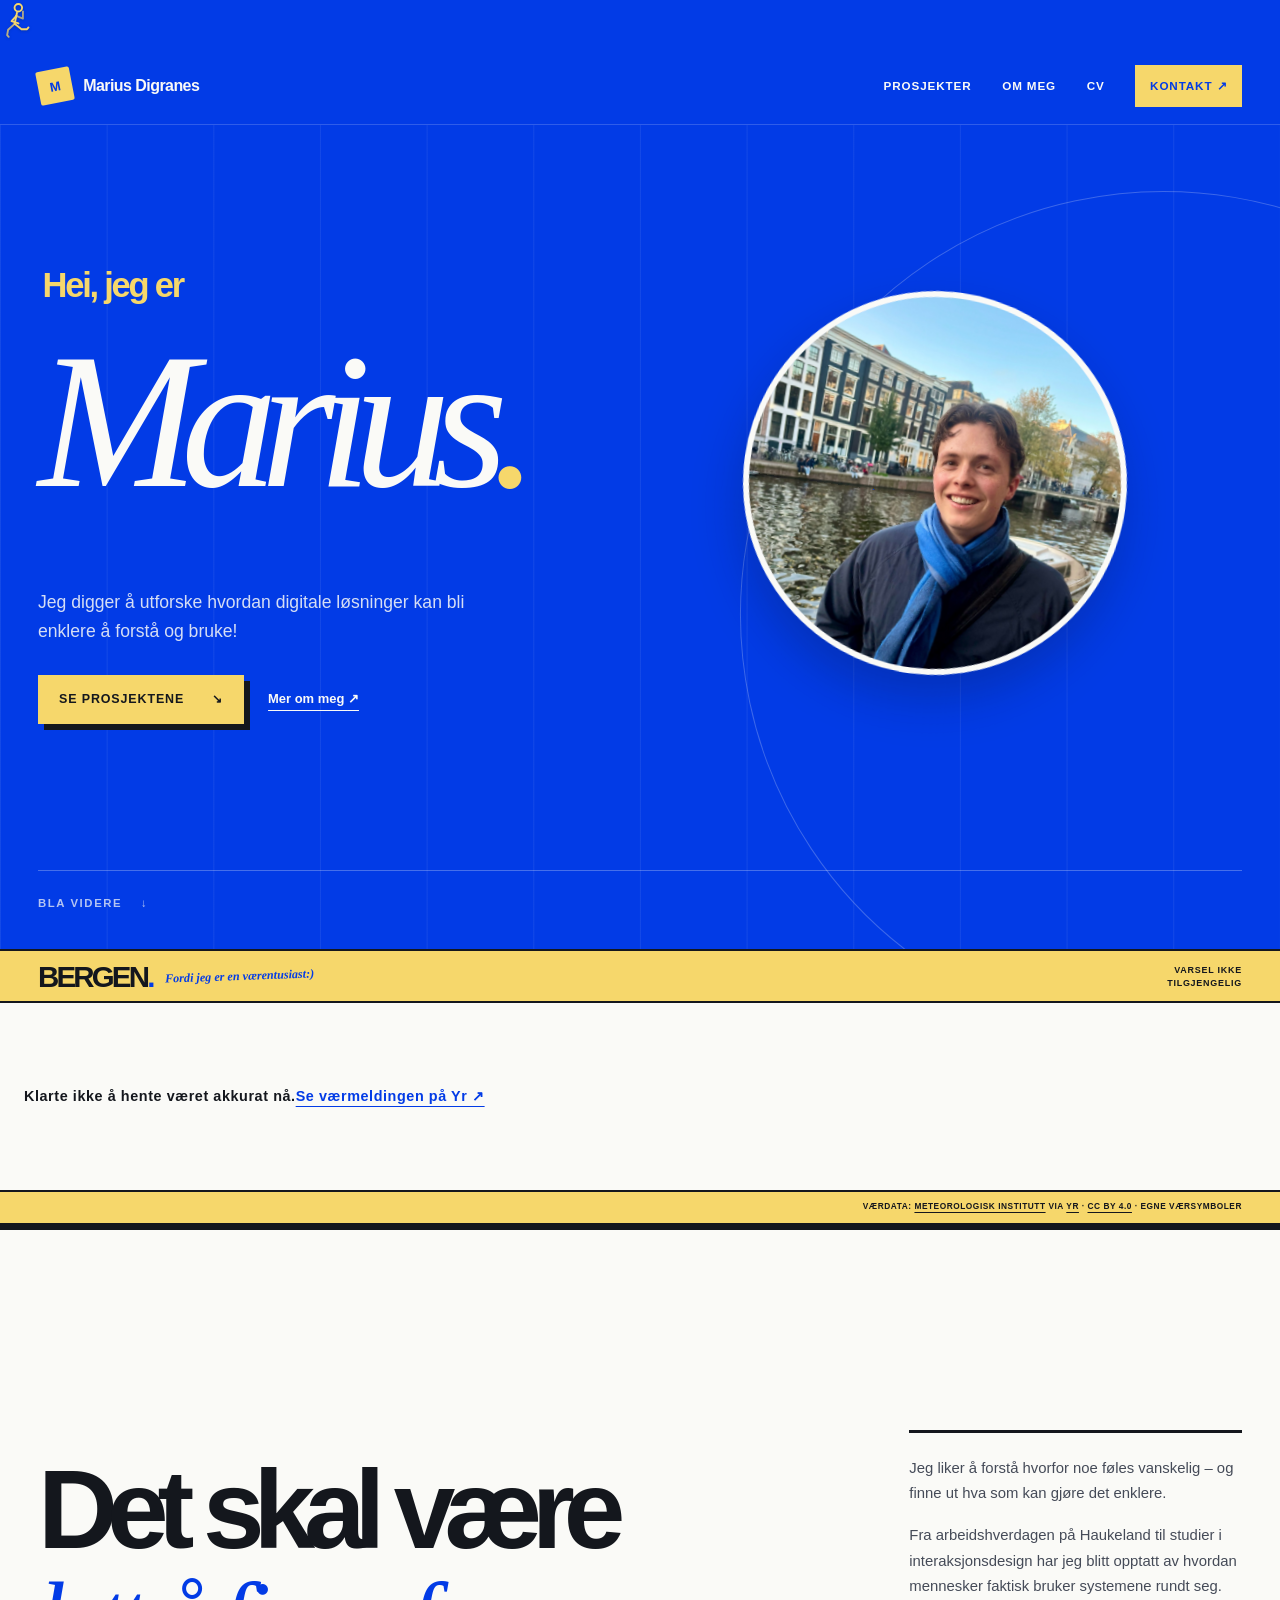
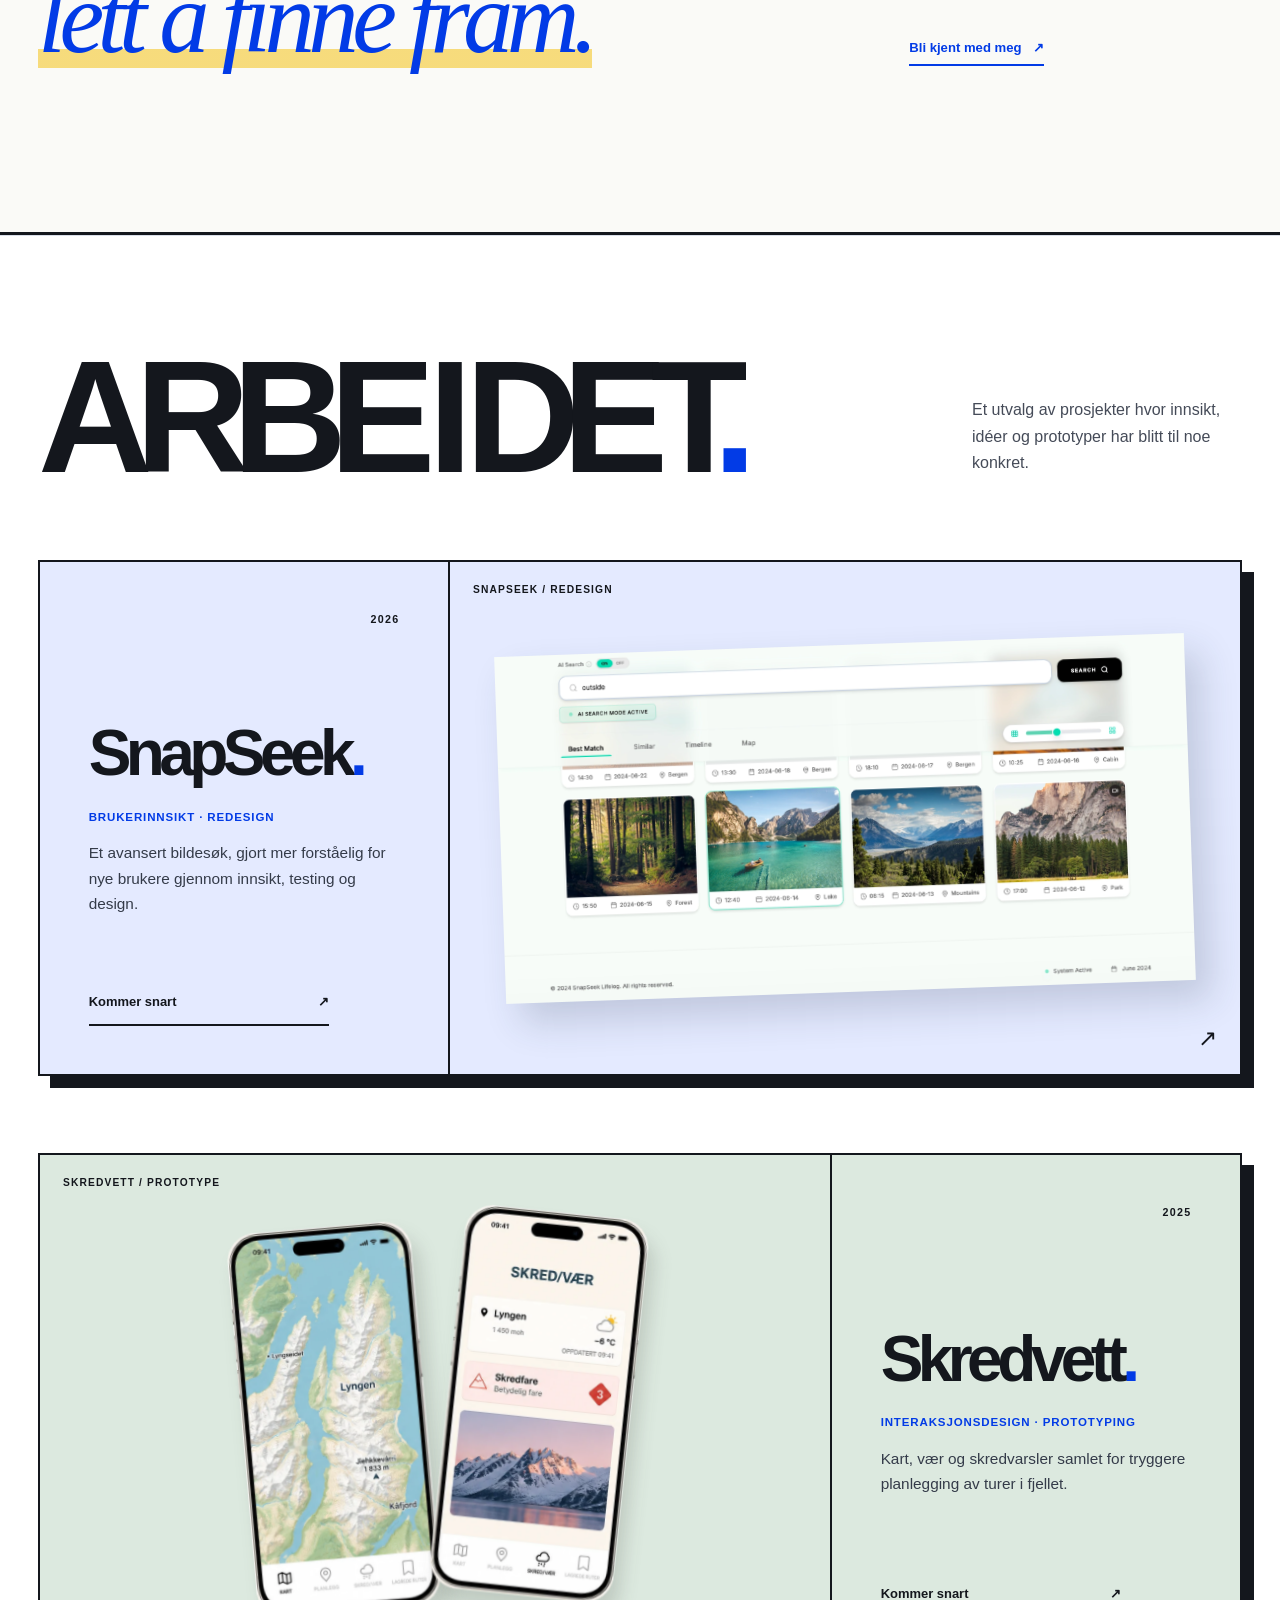
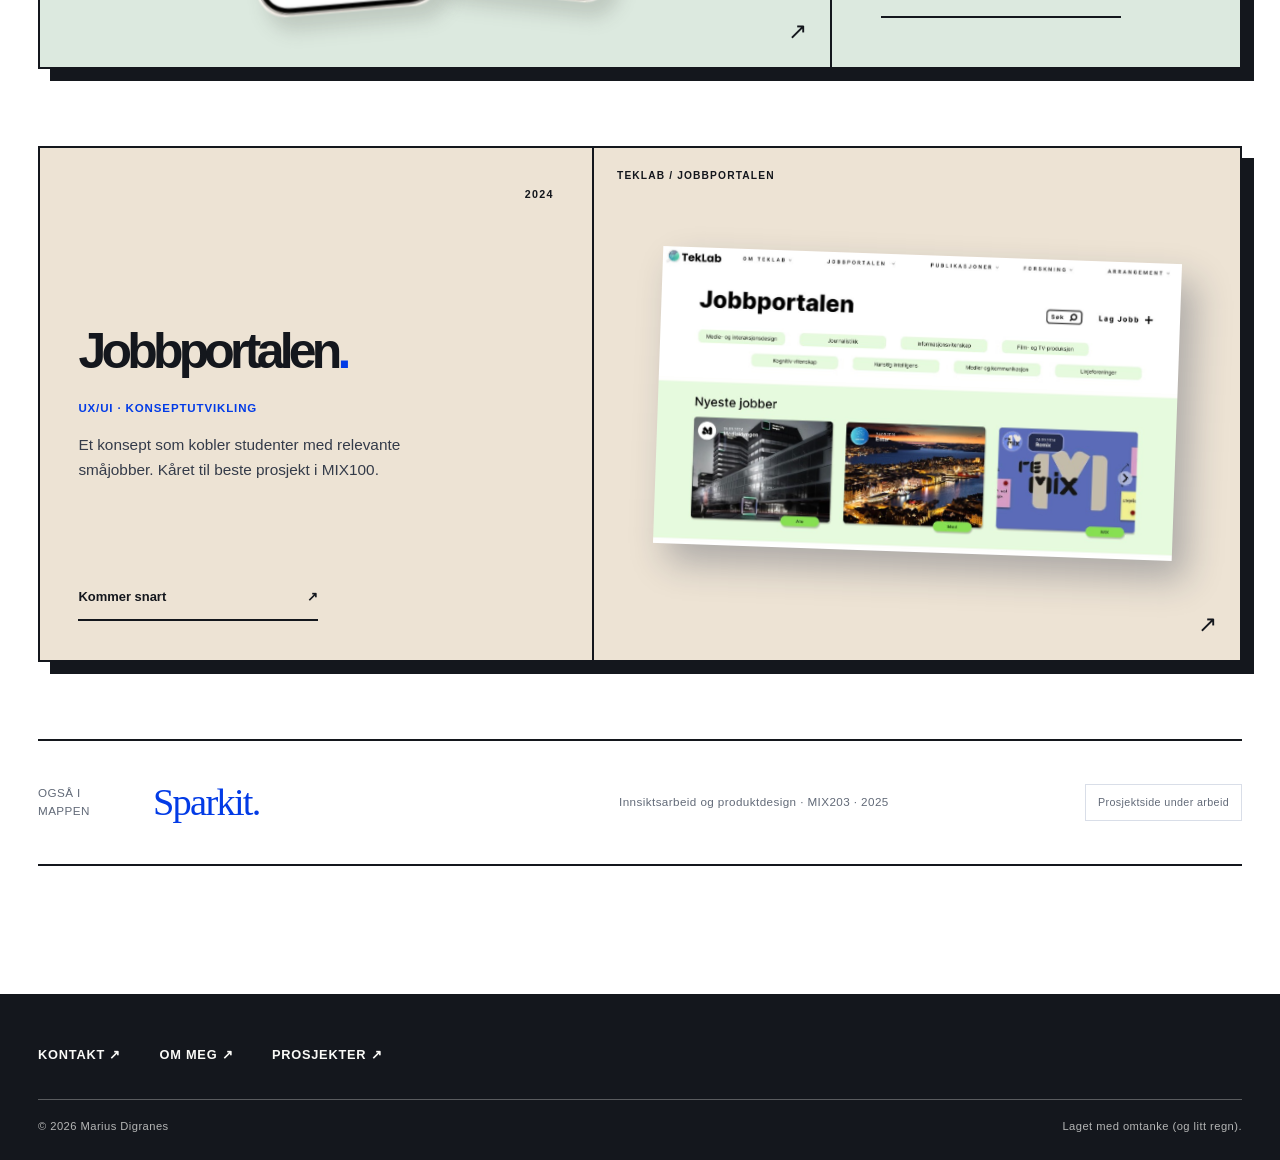
==== index.html @ aa6d8468 "Refresh larger Skredvett phone mockups on portfolio cards" ====
<!doctype html>
<html lang="no">
<head>
 <meta charset="utf-8">
 <meta name="viewport" content="width=device-width,initial-scale=1">
 <meta name="theme-color" content="#023BE6">
 <meta name="description" content="Marius Digranes – UX- og interaksjonsdesign. Brukerinnsikt, prototyping og digitale opplevelser som fungerer for folk.">
 <meta property="og:title" content="Marius Digranes – UX & interaksjonsdesign">
 <meta property="og:description" content="Fra brukerinnsikt til gjennomtenkte digitale løsninger. Utforsk prosjektene mine.">
 <meta property="og:type" content="website">
 <title>Marius Digranes – UX & interaksjonsdesign</title>
 <link rel="stylesheet" href="styles.css?v=palette-03">
 <link rel="stylesheet" href="studio.css?v=portrait-07">
 <link rel="stylesheet" href="skredvett-card.css?v=larger-project-04">
 <link rel="stylesheet" href="experimental-home.css?v=eye-photo-blend-01">
 <link rel="stylesheet" href="bergen-weather.css?v=bergen-header-06">
 <link rel="stylesheet" href="project-gate.css?v=preview-code-01">
</head>
<body class="home-page studio-home">
 <a class="skip-link" href="#main">Hopp til innhold</a>
 <header class="site-header">
 <div class="container navbar">
  <a class="brand" href="#topp" aria-label="Marius Digranes – til toppen"><span class="brand-mark" aria-hidden="true">M</span>Marius Digranes</a>
  <nav class="nav-links" aria-label="Hovedmeny">
   <a href="prosjekter.html" >Prosjekter</a>
   <a href="om-meg.html">Om meg</a>
   <a href="cv.html">CV</a>
   <a class="nav-accent" href="kontakt.html">Kontakt ↗</a>
  </nav>
 </div>
</header>
 <main id="main">
  <section class="hero hero-bergen studio-hero" id="topp" aria-labelledby="hero-title">
   <div class="bergen-rain" aria-hidden="true"></div>
   <div class="container studio-hero-content">
    <div class="studio-hero-main">
     <div class="studio-hero-copy">
      <h1 id="hero-title"><span class="studio-hero-greeting">Hei, jeg er</span><em>Marius<span class="studio-title-period">.</span></em></h1>
      <p class="studio-hero-strap">Jeg digger å utforske hvordan digitale løsninger kan bli enklere å forstå og bruke!</p>
      <div class="studio-hero-actions">
       <a class="studio-pill studio-pill--light" href="#prosjekter">Se prosjektene <span aria-hidden="true">↘</span></a>
       <a class="studio-underlined" href="om-meg.html">Mer om meg <span aria-hidden="true">↗</span></a>
      </div>
     </div>
     <figure class="hero-portrait studio-hero-portrait" tabindex="0" role="button" aria-expanded="false" aria-label="Portrett av Marius i Amsterdam. Hold musepekeren over eller fokuser bildet for å se Kjuagutt på en gul bakplate.">
      <span class="studio-portrait-backplate" aria-hidden="true">
       <svg class="studio-portrait-arc-text" viewBox="0 0 500 500" preserveAspectRatio="none" focusable="false">
        <defs><path id="portrait-kjuagutt-arc" d="M 382 98 C 490 182 490 313 382 409"/></defs>
        <text><textPath href="#portrait-kjuagutt-arc" startOffset="50%" text-anchor="middle">Kjuagutt</textPath></text>
       </svg>
      </span>
      <div class="hero-portrait-frame">
       <img src="assets/portrait.jpg" width="1536" height="2048" alt="Marius med blått skjerf ved en kanal i Amsterdam" fetchpriority="high" decoding="async">
       <span class="studio-eye-wink" aria-hidden="true"></span>
      </div>
     </figure>
    </div>
    <div class="studio-hero-bottom"><a href="#tanken" class="studio-scroll-cue">BLA VIDERE <span aria-hidden="true">↓</span></a></div>
   </div>
  </section>

  <section class="bergen-weather" aria-labelledby="bergen-weather-title">
   <div class="container bergen-weather-header">
    <div class="bergen-weather-heading">
     <h2 id="bergen-weather-title">BERGEN<span>.</span></h2>
     <span class="bergen-weather-note">Fordi jeg er en værentusiast:)</span>
    </div>
    <div class="bergen-weather-toolbar">
     <span class="bergen-weather-status" id="bergen-weather-status" role="status" aria-live="polite">HENTER VÆRVARSEL …</span>
    </div>
   </div>
   <div class="bergen-weather-viewport" id="bergen-weather-viewport" tabindex="0" role="region" aria-label="Værvarsel time for time i Bergen, rull sidelengs for flere timer">
    <div class="bergen-weather-track" id="bergen-weather-track">
     <p class="bergen-weather-loading">HENTER VÆRET FRA METEOROLOGISK INSTITUTT …</p>
    </div>
   </div>
   <div class="container bergen-weather-footer">
    <span>VÆRDATA: <a href="https://www.met.no/" target="_blank" rel="noopener noreferrer">METEOROLOGISK INSTITUTT</a> VIA <a href="https://www.yr.no/" target="_blank" rel="noopener noreferrer">YR</a> · <a href="https://creativecommons.org/licenses/by/4.0/" target="_blank" rel="noopener noreferrer">CC BY 4.0</a> · EGNE VÆRSYMBOLER</span>
   </div>
  </section>

  <section class="studio-manifest" id="tanken" aria-labelledby="manifest-title">
   <div class="container">
    <div class="studio-manifest-grid">
     <h2 id="manifest-title" class="studio-statement studio-reveal">Det skal være<br><em>lett å finne fram.</em></h2>
     <div class="studio-manifest-aside studio-reveal">
      <p>Jeg liker å forstå hvorfor noe føles vanskelig – og finne ut hva som kan gjøre det enklere.</p>
      <p>Fra arbeidshverdagen på Haukeland til studier i interaksjonsdesign har jeg blitt opptatt av hvordan mennesker faktisk bruker systemene rundt seg.</p>
      <a href="om-meg.html" class="studio-text-arrow">Bli kjent med meg <span aria-hidden="true">↗</span></a>
     </div>
    </div>
   </div>
  </section>

  <section class="studio-work" id="prosjekter" aria-labelledby="work-title">
   <div class="container">
    <div class="studio-work-heading studio-reveal">
     <h2 id="work-title">Arbe<span class="studio-work-title-i">i</span>det<span class="studio-period">.</span></h2>
     <p>Et utvalg av prosjekter hvor innsikt, idéer og prototyper har blitt til noe konkret.</p>
    </div>
    <div class="studio-project-list"><a class="studio-project studio-reveal" href="snapseek.html" aria-label="SnapSeek – kommer snart" aria-haspopup="dialog">
 <div class="studio-project-intro">
  <div class="studio-project-index"><span>2026</span></div>
  <h3>SnapSeek<span class="studio-period">.</span></h3>
  <p class="studio-project-type">Brukerinnsikt · Redesign</p>
  <p class="studio-project-summary">Et avansert bildesøk, gjort mer forståelig for nye brukere gjennom innsikt, testing og design.</p>
  <span class="studio-project-link">Kommer snart <span aria-hidden="true">↗</span></span>
 </div>
 <div class="studio-project-media studio-project-media--snap">
         <span class="studio-media-note">SNAPSEEK / REDESIGN</span>
         <img src="assets/snapseek-resultater-ny.webp" width="2047" height="1030" loading="lazy" decoding="async" alt="SnapSeek-prototypen med AI-søk og bilderesultater">
         <span class="studio-media-corner" aria-hidden="true">↗</span>
       </div>
</a>
<a class="studio-project studio-reveal" href="skredvett.html" aria-label="Skredvett – kommer snart" aria-haspopup="dialog">
 <div class="studio-project-intro">
  <div class="studio-project-index"><span>2025</span></div>
  <h3>Skredvett<span class="studio-period">.</span></h3>
  <p class="studio-project-type">Interaksjonsdesign · Prototyping</p>
  <p class="studio-project-summary">Kart, vær og skredvarsler samlet for tryggere planlegging av turer i fjellet.</p>
  <span class="studio-project-link">Kommer snart <span aria-hidden="true">↗</span></span>
 </div>
 <div class="studio-project-media studio-project-media--skred">
          <span class="studio-media-note">SKREDVETT / PROTOTYPE</span>
          <div class="studio-phone-stack" aria-hidden="true">
            <span class="studio-skred-phone studio-skred-phone--map"><img src="assets/skredvett-lyngen-telefoner.webp?v=lyngen-highres-01" width="3072" height="1606" loading="lazy" decoding="async" alt=""></span>
            <span class="studio-skred-phone studio-skred-phone--weather"><img src="assets/skredvett-lyngen-telefoner.webp?v=lyngen-highres-01" width="3072" height="1606" loading="lazy" decoding="async" alt=""></span>
          </div>
          <span class="studio-media-corner" aria-hidden="true">↗</span>
        </div>
</a>
<a class="studio-project studio-reveal" href="jobbportalen.html" aria-label="Jobbportalen – kommer snart" aria-haspopup="dialog">
 <div class="studio-project-intro">
  <div class="studio-project-index"><span>2024</span></div>
  <h3>Jobbportalen<span class="studio-period">.</span></h3>
  <p class="studio-project-type">UX/UI · Konseptutvikling</p>
  <p class="studio-project-summary">Et konsept som kobler studenter med relevante småjobber. Kåret til beste prosjekt i MIX100.</p>
  <span class="studio-project-link">Kommer snart <span aria-hidden="true">↗</span></span>
 </div>
 <div class="studio-project-media studio-project-media--jobb">
         <span class="studio-media-note">TEKLAB / JOBBPORTALEN</span>
         <img src="assets/jobb-oversikt.jpg" width="1300" height="730" loading="lazy" decoding="async" alt="Oversikt fra Jobbportalen-prototypen">
         <span class="studio-media-corner" aria-hidden="true">↗</span>
       </div>
</a>
 <div class="studio-small-project studio-reveal">
  <span>OGSÅ I MAPPEN</span>
  <strong>Sparkit.</strong>
  <span>Innsiktsarbeid og produktdesign · MIX203 · 2025</span>
  <span class="studio-in-progress">Prosjektside under arbeid</span>
 </div>
</div>
   </div>
  </section>

 </main>
 <footer class="footer studio-footer"><div class="container studio-footer-inner">
 <div class="studio-footer-links"><a href="kontakt.html">Kontakt ↗</a><a href="om-meg.html">Om meg ↗</a><a href="prosjekter.html">Prosjekter ↗</a></div>
 <div class="studio-footer-bottom"><span>© 2026 Marius Digranes</span><span>Laget med omtanke (og litt regn).</span></div>
</div></footer>
 <script src="site-motion.js?v=palette-03" defer></script>
 <script src="studio.js?v=runner-form-06" defer></script>
 <script src="portrait-hover.js?v=natural-wink-02" defer></script>
 <script src="bergen-weather.js?v=hourly-check-02" defer></script>
 <script src="project-gate.js?v=preview-code-01" defer></script>
</body>
</html>
---- styles.css ----
/* Marius Digranes — portefølje v1 | Norsk, redaksjonelt / vintage-inspirert */
:root {
  color-scheme: light;
  /* Palette 03 — electric cobalt, warm porcelain and butter yellow. */
  --blue:#023BE6; --blue-deep:#002DB8;
  --paper:#FAFAF7; --paper-2:#F6D76B; --white:#FAFAF7;
  --ink:#14171D; --ink-soft:#454B58; --muted:#626A78;
  --line:#D9DEE8; --rust:#023BE6; --pine:#002DB8;
  --sage:#E4EAFF; --gold:#F6D76B; --shadow:0 18px 60px rgba(12,29,87,.10);
  --serif:Georgia,'Times New Roman',serif;
  --sans:-apple-system,BlinkMacSystemFont,'Segoe UI',Arial,sans-serif;
}
* { box-sizing:border-box; }
html { scroll-behavior:smooth; scroll-padding-top:6rem; }
body {
  margin:0; color:var(--ink); font-family:var(--sans); line-height:1.55;
  background:
    radial-gradient(ellipse at 12% 6%,rgba(246,215,107,.13),transparent 37%),
    radial-gradient(ellipse at 94% 44%,rgba(2,59,230,.055),transparent 32%),
    var(--paper);
}
a { color:inherit; }
a:hover { color:var(--rust); }
a:focus-visible,button:focus-visible { outline:3px solid var(--rust); outline-offset:4px; }
img,video { max-width:100%; display:block; }
::selection { background:#E0E7FF; color:var(--ink); }
.skip-link { position:absolute; z-index:30; left:1rem; top:-5rem; background:var(--ink); color:white; padding:.7rem 1rem; }
.skip-link:focus { top:.8rem; }
.container { width:min(1240px,calc(100% - 76px)); margin-inline:auto; }
.site-header { position:sticky; z-index:15; top:0; background:rgba(250,250,247,.97); border-bottom:1px solid var(--line); backdrop-filter:blur(15px); }
.navbar { display:flex; align-items:center; justify-content:space-between; min-height:82px; gap:2rem; }
.brand { display:inline-flex; align-items:center; font-family:var(--serif); font-weight:700; font-size:1.23rem; letter-spacing:-.035em; text-decoration:none; white-space:nowrap; }
.brand-mark {
  display:inline-grid;
  place-items:center;
  flex:0 0 34px;
  width:34px;
  height:34px;
  margin-right:.7rem;
  background:var(--rust);
  color:var(--white);
  font:700 13px/1 var(--sans);
  letter-spacing:-.035em;
  border-radius:50%;
  transform:rotate(-8deg);
}
.nav-links { display:flex; align-items:center; justify-content:flex-end; flex-wrap:wrap; gap:clamp(.9rem,2.4vw,2.1rem); }
.nav-links a { font-size:.77rem; font-weight:750; letter-spacing:.09em; text-transform:uppercase; text-decoration:none; white-space:nowrap; }
.nav-links a:hover { text-decoration:underline; text-underline-offset:7px; }
.nav-links .nav-accent { border:1px solid var(--rust); color:var(--rust); padding:.7rem .85rem; }
.nav-links .nav-accent:hover { background:var(--pine); border-color:var(--pine); color:var(--white); text-decoration:none; }
.eyebrow { font-size:.72rem; font-weight:750; letter-spacing:.16em; text-transform:uppercase; }
.eyebrow::before { content:''; display:inline-block; width:18px; height:1px; background:currentColor; vertical-align:middle; margin-right:.7rem; }
.hero { display:flex; align-items:center; min-height:510px; padding-block:105px 105px; }
.hero-copy { max-width:1080px; width:100%; }
.hero-copy h1 { font-family:var(--serif); font-size:clamp(4.2rem,9vw,9.2rem); line-height:.98; font-weight:500; letter-spacing:-.075em; margin:0; max-width:1080px; }
.hero-copy h1 em { color:var(--rust); font-weight:400; }
.hero-copy>p { max-width:590px; font-size:clamp(1.06rem,1.6vw,1.28rem); line-height:1.6; color:var(--ink-soft); }
.hero-links { display:flex; align-items:center; flex-wrap:wrap; gap:1.1rem 1.7rem; margin-top:2.7rem; }
.button { background:var(--pine); color:var(--white); border:1px solid var(--pine); padding:1rem 1.25rem; text-decoration:none; font-weight:750; font-size:.84rem; display:inline-flex; gap:1rem; align-items:center; justify-content:center; transition:background .2s,color .2s,transform .2s; }
.button:hover { background:var(--ink); border-color:var(--ink); color:var(--white); transform:translateY(-2px); }
.text-link { text-decoration:none; border-bottom:1px solid currentColor; font-size:.85rem; font-weight:700; padding-bottom:.2rem; }
.hero-art { min-height:450px; position:relative; display:grid; place-items:center; }
.poster { isolation:isolate; position:relative; width:min(100%,430px); aspect-ratio:4/5; padding:32px; border:1px solid #8E93A6; box-shadow:22px 22px 0 var(--sage),var(--shadow); background:linear-gradient(155deg,#F0DAAB 0%,#F7EDD1 48%,#D1D9E8 100%); overflow:hidden; }
.poster::before { content:''; position:absolute; inset:10px; border:1px solid rgba(12,29,87,.27); pointer-events:none; }
.poster .poster-top { display:flex; justify-content:space-between; align-items:start; gap:.6rem; font-size:.65rem; font-weight:700; letter-spacing:.15em; text-transform:uppercase; }
.poster .poster-circles { display:grid; place-items:center; width:80%; aspect-ratio:1; margin:11% auto 4%; border-radius:50%; border:1px solid rgba(12,29,87,.45); background:radial-gradient(circle at 50% 50%,#F8EED3 0 16%,transparent 16% 19%,#8B9CBF 19% 21%,transparent 21% 29%,#D6B76F 29% 33%,transparent 33% 38%,#023BE6 38% 41%,transparent 41% 100%); transform:rotate(-11deg); }
.poster .poster-circles::after { content:'M / D'; font-family:var(--serif); font-style:italic; font-size:clamp(2.2rem,5vw,4rem); color:var(--ink); transform:rotate(11deg); }
.poster-bottom { border-top:1px solid #7F86A1; display:flex; align-items:end; justify-content:space-between; gap:1rem; padding-top:1rem; font-size:.68rem; text-transform:uppercase; font-weight:750; letter-spacing:.12em; }
.poster-bottom strong { font-family:var(--serif); font-size:1.5rem; letter-spacing:-.02em; text-transform:none; }
.stamp { position:absolute; right:-8%; bottom:8%; border:1.5px solid var(--rust); color:var(--rust); width:116px; height:116px; background:var(--paper); border-radius:50%; transform:rotate(16deg); display:grid; place-items:center; text-align:center; font-size:.67rem; font-weight:800; letter-spacing:.09em; text-transform:uppercase; line-height:1.6; }
.section { padding-block:90px; border-top:1px solid var(--line); }
.section-heading { display:flex; align-items:end; justify-content:space-between; gap:2rem; margin-bottom:2.6rem; }
.section-heading h2,.display-title { font:400 clamp(2.9rem,5.3vw,5.7rem)/1.05 var(--serif); letter-spacing:-.065em; margin:.6rem 0 0; }
.section-heading .section-sub { max-width:350px; font-size:.95rem; color:var(--muted); }
.projects-grid { display:grid; grid-template-columns:1fr 1fr; gap:1.6rem; }
.project { display:block; text-decoration:none; position:relative; color:var(--ink); }
.project-visual { min-height:325px; border:1px solid rgba(12,29,87,.20); padding:1.5rem; overflow:hidden; display:flex; flex-direction:column; justify-content:space-between; transition:transform .25s,box-shadow .25s; }
.project:hover .project-visual { transform:translateY(-5px); box-shadow:var(--shadow); }
.project-meta { display:flex; gap:.9rem; align-items:center; justify-content:space-between; padding-top:1.2rem; font-size:.7rem; letter-spacing:.11em; text-transform:uppercase; font-weight:750; }
.project h3 { font:400 clamp(2rem,3.2vw,3.2rem)/1 var(--serif); letter-spacing:-.04em; margin:.65rem 0 .4rem; }
.project p { margin:0; color:var(--muted); max-width:440px; }
.project .project-cta { margin-top:1rem; display:inline-block; border-bottom:1px solid currentColor; padding-bottom:.15rem; font-size:.82rem; font-weight:750; }
.project-visual .visual-label { font:750 .72rem var(--sans); letter-spacing:.13em; text-transform:uppercase; }
.visual-snap { background:#E4EAFF; }
.visual-snap .search-motif { width:92%; margin:3.2rem auto 1.4rem; padding:1rem 1.2rem; border-radius:25px; background:var(--white); box-shadow:0 8px 0 rgba(12,29,87,.09); display:flex; justify-content:space-between; align-items:center; font-size:.91rem; color:#454B58; border:1px solid rgba(12,29,87,.20); }
.visual-snap .mini-gallery { display:grid; grid-template-columns:repeat(4,1fr); gap:.65rem; height:89px; }
.visual-snap .mini-gallery span { border-radius:4px; background:linear-gradient(135deg,#BFCBE2,#7C8FB7 60%,#002DB8); }
.visual-snap .mini-gallery span:nth-child(2) { background:linear-gradient(120deg,#F7E0B3,#DDBB82 50%,#9A97A6); }
.visual-snap .mini-gallery span:nth-child(3) { background:linear-gradient(130deg,#D5DDF0,#8497B7 60%,#023BE6); }
.visual-snap .mini-gallery span:nth-child(4) { background:linear-gradient(140deg,#E8D8B9,#A5B0C8 50%,#D2AC70); }
.visual-spark { background:#F6D76B; }
.visual-spark .spark-window { width:88%; margin:auto; padding:1.2rem; background:var(--white); border:1px solid #9A94AA; transform:rotate(-3deg); box-shadow:12px 12px 0 rgba(12,29,87,.16); }
.visual-spark .spark-window .line { display:block; height:10px; width:68%; background:#8997B5; margin-bottom:.65rem; }
.visual-spark .tiles { display:grid; grid-template-columns:repeat(3,1fr); gap:.55rem; margin-top:1.25rem; }
.visual-spark .tiles span { aspect-ratio:1; background:#D7DEED; border:1px solid #9EACC7; }
.visual-spark .tiles span:nth-child(2) { background:#A1AFCE; }
.visual-spark .tiles span:nth-child(3) { background:#E2BA7E; }
.visual-job { background:#023BE6; color:var(--white); }
.visual-job .job-letter { margin:auto; align-self:center; color:var(--white); font:italic 400 clamp(4rem,8vw,8rem)/1 var(--serif); letter-spacing:-.08em; transform:rotate(-9deg); }
.visual-snow { background:linear-gradient(#BCC8E3,#D8DEEC 65%,#EBD7AE); position:relative; }
.visual-snow::after { content:''; position:absolute; bottom:-2px; left:0; width:100%; height:58%; background:#023BE6; clip-path:polygon(0 83%,24% 39%,33% 55%,57% 8%,78% 61%,90% 43%,100% 70%,100% 100%,0 100%); }
.visual-snow .mountain-title { position:relative; z-index:1; margin:auto; font:400 clamp(2.5rem,5vw,4.5rem) var(--serif); }
.project-small .project-visual { min-height:255px; }
.project-small .project h3 { font-size:2rem; }
.process-band { background:var(--pine); color:var(--paper); padding-block:80px; }
.process-layout { display:grid; grid-template-columns:1fr 1.2fr; gap:4rem; align-items:start; }
.process-layout h2 { font:400 clamp(2.6rem,4.9vw,5rem)/1.09 var(--serif); letter-spacing:-.055em; margin:.7rem 0; }
.process-layout h2 em { color:#F6D76B; }
.process-steps { display:grid; grid-template-columns:1fr 1fr; gap:2rem; margin-top:.6rem; }
.process-steps article { border-top:1px solid rgba(255,255,255,.38); padding-top:1rem; }
.process-steps .num { color:#F6D76B; font:italic 1.5rem var(--serif); }
.process-steps h3 { margin:.6rem 0; font:400 1.7rem var(--serif); }
.process-steps p { font-size:.91rem; color:#F3E9D0; }
.info-grid { display:grid; grid-template-columns:1.05fr 1fr; gap:min(7vw,7rem); }
.info-grid h2 { font:400 clamp(2.9rem,5vw,4.8rem)/1.1 var(--serif); letter-spacing:-.05em; margin:.75rem 0 1.2rem; }
.large-body { font-size:1.15rem; line-height:1.75; color:var(--ink-soft); }
.fact-box { border-left:2px solid var(--rust); padding-left:1.2rem; margin-top:2rem; }
.fact-box strong { display:block; margin-bottom:.3rem; }
.fact-box p { margin:.15rem 0; color:var(--muted); }
.timeline { border-top:1px solid var(--line); margin-top:1rem; }
.timeline-item { padding:1.5rem 0; display:grid; grid-template-columns:110px 1fr; border-bottom:1px solid var(--line); gap:1.2rem; }
.timeline-item .year { font-size:.78rem; color:var(--rust); font-weight:750; padding-top:.35rem; }
.timeline-item h3 { font:400 1.5rem var(--serif); margin:0; }
.timeline-item p { margin:.4rem 0 0; font-size:.92rem; color:var(--muted); }
.cv-block { display:flex; align-items:center; justify-content:space-between; flex-wrap:wrap; gap:1.5rem; border:1px solid var(--ink); padding:1.65rem 2rem; margin-top:2rem; }
.cv-block h3 { font:400 1.65rem var(--serif); margin:0 0 .4rem; }
.cv-block p { margin:0; color:var(--muted); }
.cv-actions { display:flex; flex-wrap:wrap; gap:1rem; }
.muted-pill { font-size:.78rem; padding:.55rem .8rem; border:1px solid var(--line); color:var(--ink-soft); background:#F4F2E8; }
.contact { background:var(--pine); color:var(--white); border-top:1px solid var(--line); padding:75px 0; }
.contact p { color:var(--white); }
.contact .button { background:var(--white); color:var(--ink); border-color:var(--white); }
.contact .button:hover { background:var(--paper-2); color:var(--ink); border-color:var(--paper-2); }
.contact-layout { display:flex; justify-content:space-between; align-items:end; gap:3rem; }
.contact h2 { font:400 clamp(3rem,6.5vw,7rem)/1 var(--serif); letter-spacing:-.07em; margin:.6rem 0 1rem; }
.contact p { max-width:480px; color:#F1E6CC; }
.footer { background:var(--ink); color:var(--white); font-size:.74rem; letter-spacing:.05em; }
.footer-inner { display:flex; justify-content:space-between; gap:2rem; padding-block:1.3rem; }
.footer a { color:inherit; }
/* Casestudie */
.case-hero { padding:90px 0 70px; }
.case-hero h1 { font:400 clamp(3.9rem,8vw,8.3rem)/.97 var(--serif); letter-spacing:-.07em; max-width:1000px; margin:1rem 0; }
.case-intro { max-width:770px; font-size:1.25rem; line-height:1.65; color:var(--ink-soft); }
.case-meta { display:flex; flex-wrap:wrap; gap:2rem 4rem; padding-block:2rem; border-top:1px solid var(--line); border-bottom:1px solid var(--line); margin-top:3rem; }
.case-meta dt { font-size:.7rem; text-transform:uppercase; letter-spacing:.12em; font-weight:800; color:var(--rust); }
.case-meta dd { margin:.3rem 0 0; font-size:1rem; }
.case-banner { min-height:375px; padding:3rem; margin-top:2.5rem; background:linear-gradient(135deg,#D8DFEF,#F9EBD0); border:1px solid #A5AFC6; display:grid; align-items:center; }
.case-banner .search-motif { width:min(850px,100%); background:var(--white); border:2px solid #ABB8D4; border-radius:38px; padding:1.25rem 2rem; box-shadow:15px 18px 0 #CDD5E9; color:#454B58; }
.case-banner .banner-caption { margin-top:2rem; text-transform:uppercase; letter-spacing:.16em; font-size:.7rem; color:var(--ink-soft); }
.case-content { max-width:890px; margin-inline:auto; }
.case-section { padding-block:70px; border-top:1px solid var(--line); }
.case-section h2 { font:400 clamp(2.6rem,4.6vw,4.5rem)/1.08 var(--serif); letter-spacing:-.055em; margin:.6rem 0 1.6rem; }
.case-section p { color:var(--ink-soft); font-size:1.08rem; line-height:1.75; }
.case-section ul { padding-left:1.35rem; color:var(--ink-soft); line-height:1.8; }
.case-quote { margin:2rem 0; padding:1.7rem 2rem; border-left:3px solid var(--rust); background:#F4F2E8; font:italic 1.6rem/1.45 var(--serif); }
.metrics { display:grid; grid-template-columns:repeat(3,1fr); gap:1px; background:var(--line); border:1px solid var(--line); margin:2rem 0; }
.metric { background:#F4F2E8; padding:1.6rem; }
.metric strong { display:block; font:400 3.5rem var(--serif); letter-spacing:-.065em; }
.metric span { font-size:.8rem; color:var(--ink-soft); }
.note { font-size:.85rem !important; color:var(--muted) !important; }
.decision-list { display:grid; grid-template-columns:1fr 1fr; gap:1.7rem; margin-top:2rem; }
.decision { border-top:2px solid var(--pine); padding-top:1rem; }
.decision h3 { font:400 1.65rem var(--serif); margin:0; }
.decision p { font-size:.96rem; }
.backlink { display:inline-block; margin-top:2rem; font-weight:750; font-size:.82rem; text-decoration:none; border-bottom:1px solid; }
@media(max-width:920px) {
  .container { width:min(100% - 46px,1100px); }
  .hero { min-height:420px; }
  .poster { padding:22px; }
  .stamp { right:-3%; }
  .process-layout { grid-template-columns:1fr; gap:2rem; }
  .info-grid { gap:3rem; }
  .navbar { align-items:start; padding-block:1.2rem; flex-direction:column; gap:1.1rem; }
  .nav-links { justify-content:flex-start; }
}
@media(max-width:680px) {
  .container { width:calc(100% - 34px); }
  .hero { min-height:0; padding-block:100px 90px; }
  .hero-copy h1 { font-size:clamp(3.8rem,15vw,6.8rem); }
  .hero-art { margin:4rem auto 0; min-height:0; max-width:340px; }
  .poster { width:85%; }
  .section { padding-block:68px; }
  .section-heading { display:block; }
  .section-heading .section-sub { margin-top:1rem; }
  .projects-grid,.info-grid,.decision-list,.metrics { grid-template-columns:1fr; }
  .project-visual { min-height:265px; }
  .project-small .project-visual { min-height:225px; }
  .process-steps { gap:1.5rem; }
  .contact-layout { display:block; }
  .contact-layout .button { margin-top:1.4rem; }
  .footer-inner { flex-direction:column; gap:.6rem; }
  .case-hero { padding-top:65px; }
  .case-banner { min-height:250px; padding:1.4rem; }
  .case-section { padding-block:48px; }
  .case-meta { gap:1.4rem 2.4rem; }
}
@media(prefers-reduced-motion:reduce) {
  html { scroll-behavior:auto; }
  .project-visual,.button { transition:none; }
  .project:hover .project-visual,.button:hover { transform:none; }
}

/* Mobilnavigasjon: hold alle fire lenkene innenfor skjermbredden. */
@media (max-width: 680px) {
  .navbar { gap:.8rem; padding-block:.85rem; }
  .brand { font-size:1.1rem; }
  .brand-mark { flex-basis:32px; width:32px; height:32px; margin-right:.6rem; }
  .nav-links { width:100%; gap:.65rem .9rem; justify-content:space-between; }
  .nav-links a { font-size:.69rem; letter-spacing:.045em; }
  .nav-links .nav-accent { padding:.47rem .58rem; }
  .hero-copy h1 { font-size:clamp(3.2rem, 12vw, 6rem); overflow-wrap:break-word; }
}
@media (max-width: 350px) {
  .nav-links { justify-content:flex-start; }
  .nav-links a { font-size:.67rem; }
}


/* Forsidekonsept B: stor, typografisk Bergen-identitet.
   Avgrenset til forsiden, uten å endre andre siders layout. */
.home-page .site-header {
  background:#023BE6;
  color:var(--white);
  border-bottom-color:rgba(250,250,247,.23);
}
.home-page .site-header .brand,
.home-page .site-header .nav-links a { color:var(--white); }
.home-page .site-header .nav-links a:hover { color:#F6D76B; }
.home-page .site-header .nav-links .nav-accent {
  color:var(--white);
  border-color:rgba(250,250,247,.72);
}
.home-page .site-header .nav-links .nav-accent:hover {
  color:var(--ink);
  background:var(--white);
  border-color:var(--white);
}
.home-page .site-header .brand-mark {
  background:var(--white);
  color:#023BE6;
}
.home-page .hero-bergen {
  position:relative;
  isolation:isolate;
  overflow:hidden;
  display:flex;
  align-items:center;
  width:100%;
  min-height:clamp(570px,76svh,820px);
  padding:clamp(80px,10vw,150px) 0 clamp(105px,12vw,155px);
  background:#023BE6;
  color:var(--white);
}
.hero-bergen-inner { position:relative; z-index:2; }
.home-page .hero-bergen .hero-copy { max-width:none; }
.home-page .hero-bergen .hero-copy h1 {
  max-width:none;
  margin:clamp(22px,4vw,48px) 0 clamp(25px,4.4vw,55px);
  color:var(--white);
  font:400 clamp(4.8rem,10.4vw,10.6rem)/.96 var(--serif);
  letter-spacing:-.075em;
}
.home-page .hero-bergen .hero-copy h1 em {
  color:var(--white);
  font-weight:400;
}
.bergen-kicker {
  margin:0;
  font:700 clamp(.67rem,.82vw,.78rem)/1.4 var(--sans);
  letter-spacing:.19em;
  text-transform:uppercase;
  color:rgba(250,250,247,.9);
}
.home-page .hero-bergen .hero-links {
  margin-top:0;
  gap:1.2rem 2rem;
}
.home-page .hero-bergen .button {
  background:var(--white);
  color:var(--ink);
  border-color:var(--white);
}
.home-page .hero-bergen .button:hover {
  background:#F6D76B;
  border-color:#F6D76B;
  color:var(--ink);
}
.home-page .hero-bergen .text-link {
  color:var(--white);
  border-bottom-color:rgba(250,250,247,.7);
}
.home-page .hero-bergen .text-link:hover { color:#F6D76B; }
.bergen-signature {
  position:absolute;
  z-index:2;
  right:max(38px,calc((100vw - 1240px)/2));
  bottom:clamp(24px,4vw,50px);
  color:var(--white);
  opacity:.9;
  font:italic clamp(1.1rem,1.75vw,1.75rem)/1.1 var(--serif);
  letter-spacing:-.02em;
  transform:rotate(-7deg);
  pointer-events:none;
}
.bergen-rain {
  position:absolute;
  z-index:1;
  inset:0;
  overflow:hidden;
  pointer-events:none;
  opacity:.78;
  -webkit-mask-image:linear-gradient(90deg,transparent 0%,rgba(0,0,0,.13) 32%,#000 70%);
  mask-image:linear-gradient(90deg,transparent 0%,rgba(0,0,0,.13) 32%,#000 70%);
}
.bergen-drop {
  position:absolute;
  top:-140px;
  left:var(--x);
  width:1px;
  height:var(--length);
  background:linear-gradient(to bottom,transparent,rgba(250,250,247,.64));
  opacity:var(--alpha);
  animation:bergen-rain-fall var(--duration) linear var(--delay) infinite;
}
@keyframes bergen-rain-fall {
  from { transform:translate3d(0,-20px,0) rotate(11deg); }
  to { transform:translate3d(-38px,calc(100svh + 250px),0) rotate(11deg); }
}
.cursor-echo {
  position:fixed;
  z-index:200;
  top:0;
  left:0;
  width:11px;
  height:11px;
  border:1px solid rgba(79,96,139,.66);
  border-radius:50%;
  pointer-events:none;
  animation:cursor-echo-fade .56s ease-out forwards;
  will-change:opacity,transform;
}
.cursor-echo--light { border-color:rgba(250,250,247,.72); }
@keyframes cursor-echo-fade {
  from { opacity:.55; transform:translate(-50%,-50%) scale(.35); }
  to { opacity:0; transform:translate(-50%,-50%) scale(2.05); }
}
@media (prefers-reduced-motion:no-preference) {
  .home-page .hero-bergen .hero-copy {
    animation:bergen-intro .88s cubic-bezier(.16,1,.3,1) both;
  }
  [data-reveal].reveal-prep {
    opacity:0;
    transform:translateY(20px);
    transition:opacity .7s ease,transform .8s cubic-bezier(.16,1,.3,1);
  }
  [data-reveal].reveal-prep.reveal-show {
    opacity:1;
    transform:translateY(0);
  }
  .home-page .projects-grid > [data-reveal]:nth-child(2) { transition-delay:.09s; }
  .home-page .projects-grid > [data-reveal]:nth-child(3) { transition-delay:.04s; }
  .home-page .projects-grid > [data-reveal]:nth-child(4) { transition-delay:.12s; }
}
@keyframes bergen-intro {
  from {opacity:0;transform:translateY(26px);}
  to {opacity:1;transform:translateY(0);}
}
@media (max-width:920px) {
  .home-page .hero-bergen { min-height:620px; }
}
@media (max-width:680px) {
  .home-page .hero-bergen {
    min-height:clamp(530px,75svh,700px);
    padding:clamp(72px,13vw,112px) 0 115px;
  }
  .home-page .hero-bergen .hero-copy h1 {
    font-size:clamp(3.3rem,11.3vw,6.2rem);
    line-height:.99;
    margin:29px 0 34px;
    overflow-wrap:normal;
  }
  .home-page .hero-bergen .hero-links { align-items:flex-start; }
  .bergen-signature { right:20px;bottom:25px; }
  .bergen-rain {
    -webkit-mask-image:linear-gradient(90deg,transparent 5%,rgba(0,0,0,.14) 35%,#000 80%);
    mask-image:linear-gradient(90deg,transparent 5%,rgba(0,0,0,.14) 35%,#000 80%);
  }
}
@media (prefers-reduced-motion:reduce) {
  .bergen-drop,.cursor-echo { display:none; animation:none; }
  .home-page .hero-bergen .hero-copy { animation:none; }
  [data-reveal].reveal-prep { opacity:1;transform:none;transition:none; }
}


/* Amsterdam-portrett i hero. Kun forsiden bruker to kolonner.
   Andre sider og tidligere mobiltilpasninger forblir uendret. */
.home-page .hero-bergen .hero-bergen-inner {
  display:grid;
  grid-template-columns:minmax(0,1.24fr) minmax(0,.76fr);
  align-items:center;
  gap:clamp(32px,4vw,72px);
}
.home-page .hero-bergen .hero-copy { min-width:0; }
.home-page .hero-bergen .hero-copy h1 {
  font-size:clamp(4.6rem,7.45vw,8.25rem);
  line-height:.99;
  margin:0 0 clamp(28px,4vw,48px);
}
.hero-portrait {
  width:100%;
  min-width:0;
  max-width:410px;
  margin:0;
  justify-self:end;
  position:relative;
  z-index:2;
  transform:rotate(3deg);
  transition:transform .65s cubic-bezier(.16,1,.3,1);
}
.hero-portrait-frame {
  position:relative;
  isolation:isolate;
  width:100%;
  aspect-ratio:1;
  overflow:hidden;
  border:6px solid var(--white);
  border-radius:50%;
  background:#E4EAFF;
  box-shadow:17px 18px 0 rgba(38,48,78,.26),0 24px 50px rgba(24,30,50,.18);
}
.hero-portrait-frame img {
  display:block;
  width:100%;
  height:100%;
  max-width:none;
  object-fit:cover;
  object-position:50% 27%;
  pointer-events:none;
  user-select:none;
}
@media(hover:hover) and (pointer:fine) {
  .hero-portrait:hover { transform:rotate(0deg) translateY(-5px); }
}
@media(max-width:1000px) and (min-width:681px) {
  .home-page .hero-bergen .hero-bergen-inner {
    grid-template-columns:minmax(0,1.12fr) minmax(0,.88fr);
    gap:clamp(20px,3vw,36px);
  }
  .home-page .hero-bergen .hero-copy h1 {
    font-size:clamp(3.85rem,7.4vw,6.5rem);
  }
}
@media(max-width:680px) {
  .home-page .hero-bergen .hero-bergen-inner {
    grid-template-columns:minmax(0,1fr);
    gap:clamp(32px,6vw,52px);
  }
  .home-page .hero-bergen { padding:60px 0 88px; }
  .home-page .hero-bergen .hero-copy h1 {
    font-size:clamp(3.4rem,11vw,5.4rem);
    line-height:.99;
    margin:0 0 30px;
  }
  .hero-portrait {
    width:min(69vw,315px);
    max-width:none;
    justify-self:center;
    transform:rotate(3deg);
  }
  .bergen-signature { bottom:22px;right:22px; }
}
@media(prefers-reduced-motion:reduce) {
  .hero-portrait { transition:none;transform:none; }
}
---- studio.css ----
/* STUDIO 02 — editorial portfolio language inspired by bold Swiss layout principles.
   All values are original; the existing design system remains the fallback. */
:root { --studio-blue:#023BE6; --studio-blue-deep:#002DB8; --studio-cream:#FAFAF7; --studio-sand:#FAFAF7; --studio-ink:#14171D; --studio-line:#D9DEE8; }
body { overflow-x:clip; }
.studio-home,.studio-projects-page { background:var(--studio-sand); }
.studio-home .site-header { background:var(--studio-blue);border-color:rgba(250,250,247,.18); }
.studio-home .site-header .brand,.studio-home .site-header .nav-links a{color:var(--studio-cream);}
.studio-home .site-header .brand-mark{background:var(--studio-cream);color:var(--studio-blue);}
.studio-home .site-header .nav-links .nav-accent{border-color:rgba(250,250,247,.65);}
.studio-home .site-header .nav-links .nav-accent:hover{background:var(--studio-cream);color:var(--studio-blue);}
.studio-home .site-header .nav-links a:hover{color:#F6D76B;}
.site-header .navbar{min-height:76px;}
.site-header .brand{font-family:var(--sans);font-weight:850;font-size:1rem;letter-spacing:-.035em;}
.site-header .nav-links a{font-size:.73rem;letter-spacing:.075em;}
.studio-period{color:#023BE6;}
.studio-home .studio-hero{position:relative;min-height:min(840px,calc(100svh - 76px));padding:0;width:100%;background:var(--studio-blue);color:var(--studio-cream);overflow:hidden;}
.studio-hero-content{position:relative;z-index:2;min-height:min(840px,calc(100svh - 76px));display:flex;flex-direction:column;padding-block:clamp(24px,3vw,44px) 36px;}
.studio-hero-topline,.studio-hero-bottom,.studio-chapter{display:flex;justify-content:space-between;align-items:baseline;gap:20px;font-family:var(--sans);font-size:.71rem;font-weight:780;letter-spacing:.14em;text-transform:uppercase;}
.studio-hero-topline{border-bottom:1px solid rgba(250,250,247,.27);padding-bottom:17px;color:rgba(250,250,247,.74);}
.studio-hero-main{display:grid;grid-template-columns:minmax(0,1.25fr) minmax(0,.75fr);align-items:center;gap:clamp(26px,4vw,68px);flex:1;padding-block:clamp(55px,6vw,100px) 52px;}
.studio-hero-copy{min-width:0;}
.studio-hero-serial{font-size:.73rem;font-weight:750;letter-spacing:.14em;line-height:1.5;color:#F6D76B;margin:0 0 clamp(24px,3vw,43px);}
.studio-home .studio-hero h1{font-family:var(--sans);font-weight:850;font-style:normal;font-size:clamp(5rem,8vw,9.35rem);letter-spacing:-.095em;line-height:.86;color:var(--studio-cream);margin:0 0 clamp(32px,4vw,52px);white-space:nowrap;max-width:unset;}
.studio-home .studio-hero h1 em{font-family:var(--serif);font-weight:400;letter-spacing:-.075em;font-size:1.06em;font-style:italic;color:var(--studio-cream);}
.studio-hero-strap{font-size:clamp(.95rem,1.3vw,1.13rem);line-height:1.65;max-width:430px;color:rgba(250,250,247,.85);margin:0 0 29px;}
.studio-hero-actions{display:flex;align-items:center;gap:clamp(14px,2vw,28px);flex-wrap:wrap;}
.studio-pill{display:inline-flex;align-items:center;gap:28px;padding:13px 19px;border:1px solid currentColor;border-radius:100px;font-size:.78rem;font-weight:800;text-decoration:none;letter-spacing:.015em;transition:background .28s,color .28s,transform .35s cubic-bezier(.16,1,.3,1);}
.studio-pill:hover{transform:translateY(-3px);}
.studio-pill--light{background:var(--studio-cream);color:var(--studio-ink);border-color:var(--studio-cream);}
.studio-pill--light:hover{background:#F6D76B;color:var(--studio-ink);}
.studio-underlined{font-size:.81rem;font-weight:720;color:var(--studio-cream);text-underline-offset:7px;}
.studio-hero-portrait{position:relative;margin:0;justify-self:end;width:min(100%,400px);max-width:400px;transform:rotate(3deg);transition:transform .7s cubic-bezier(.16,1,.3,1);}
.studio-hero-portrait .hero-portrait-frame{border-width:5px;box-shadow:19px 20px 0 rgba(29,38,67,.3),0 26px 60px rgba(21,30,50,.22);}
.studio-hero-portrait:hover{transform:rotate(0deg) translateY(-7px);}
.studio-hero-bottom{margin-top:auto;padding-top:24px;border-top:1px solid rgba(250,250,247,.27);color:rgba(250,250,247,.72);position:relative;}
.studio-scroll-cue{color:inherit;text-decoration:none;transition:color .2s;}
.studio-scroll-cue:hover{color:#fff;}
.studio-scroll-cue span{display:inline-block;margin-left:14px;transition:transform .25s;}
.studio-scroll-cue:hover span{transform:translateY(5px);}
.studio-home .bergen-rain{opacity:.56;}
.studio-ticker{position:relative;overflow:hidden;background:var(--studio-sand);color:var(--studio-blue);border-block:1px solid var(--studio-line);padding:20px 0;}
.studio-ticker-track{display:flex;width:max-content;gap:2.5rem;white-space:nowrap;animation:studio-marquee 31s linear infinite;}
.studio-ticker-track span{font-size:clamp(.95rem,1.65vw,1.5rem);font-weight:830;letter-spacing:.045em;}
.studio-ticker-track i{font-size:.82em;font-style:normal;margin:0 1.2rem;color:#F6D76B;}
@keyframes studio-marquee{to{transform:translateX(calc(-50% - 1.25rem));}}
.studio-manifest{padding-block:clamp(95px,12vw,190px);background:var(--studio-sand);}
.studio-chapter{border-bottom:1px solid var(--studio-line);padding-bottom:16px;color:var(--studio-ink);}
.studio-manifest-grid{display:grid;grid-template-columns:minmax(0,1.6fr) minmax(0,.67fr);gap:clamp(30px,6vw,112px);align-items:end;padding-top:clamp(65px,8vw,130px);}
.studio-statement{font-family:var(--sans);font-size:clamp(4rem,8vw,9rem);font-weight:850;letter-spacing:-.09em;line-height:1.02;margin:0;}
.studio-statement em{font-family:var(--serif);font-size:.91em;font-weight:400;letter-spacing:-.065em;color:var(--studio-blue);font-style:italic;}
.studio-manifest-aside{border-top:1px solid var(--studio-ink);padding-top:17px;}
.studio-asterisk{display:block;font-family:var(--serif);font-size:clamp(2.3rem,4vw,4rem);color:var(--studio-blue);margin-bottom:28px;}
.studio-manifest-aside p{line-height:1.72;color:var(--ink-soft);font-size:clamp(.93rem,1.15vw,1.05rem);margin:0 0 16px;}
.studio-text-arrow{display:inline-flex;gap:12px;align-items:center;font-size:.82rem;font-weight:750;text-underline-offset:5px;margin-top:22px;}
.studio-work{background:#FFFFFF;padding-block:clamp(85px,10vw,155px);border-top:1px solid var(--studio-line);}
.studio-work-heading{display:flex;justify-content:space-between;align-items:end;gap:35px;padding:clamp(44px,7vw,100px) 0 clamp(45px,7vw,95px);}
.studio-work-heading h2{font-family:var(--sans);font-size:clamp(4.4rem,10vw,11rem);font-weight:850;line-height:.91;letter-spacing:-.095em;margin:0;}
.studio-work-heading p{max-width:270px;color:var(--ink-soft);font-size:1rem;line-height:1.65;margin:0 0 7px;}
.studio-project-list{display:grid;gap:clamp(26px,5vw,80px);}
.studio-project{display:grid;grid-template-columns:minmax(0,.68fr) minmax(0,1.32fr);border-top:1px solid var(--studio-line);padding-top:clamp(24px,3vw,43px);gap:clamp(22px,4vw,72px);text-decoration:none;color:var(--studio-ink);position:relative;}
.studio-project:nth-child(2){grid-template-columns:minmax(0,1.32fr) minmax(0,.68fr);}
.studio-project:nth-child(2) .studio-project-media{grid-column:1;grid-row:1;}
.studio-project:nth-child(2) .studio-project-intro{grid-column:2;grid-row:1;}
.studio-project-intro{display:flex;flex-direction:column;min-width:0;padding-top:6px;}
.studio-project-index{display:flex;justify-content:space-between;gap:16px;color:var(--muted);font-size:.67rem;font-weight:760;letter-spacing:.115em;}
.studio-project h3{font-family:var(--sans);font-weight:830;font-size:clamp(2.8rem,4.9vw,5.8rem);letter-spacing:-.075em;line-height:1.01;margin:clamp(40px,5vw,90px) 0 16px;}
.studio-project-type{font-size:.69rem;letter-spacing:.075em;text-transform:uppercase;font-weight:750;margin:0 0 14px;color:var(--studio-blue);}
.studio-project-summary{font-size:clamp(.95rem,1.2vw,1.06rem);line-height:1.65;max-width:340px;color:var(--ink-soft);margin:0 0 22px;}
.studio-project-link{display:flex;align-items:center;justify-content:space-between;gap:15px;align-self:flex-start;min-width:200px;padding:12px 0;border-bottom:1px solid var(--studio-ink);font-size:.81rem;font-weight:780;transition:gap .3s;}
.studio-project:hover .studio-project-link{gap:24px;}
.studio-project-media{min-height:clamp(340px,39vw,565px);width:100%;overflow:hidden;position:relative;isolation:isolate;display:grid;place-items:center;padding:clamp(40px,4vw,62px);}
.studio-project-media img{display:block;max-width:100%;height:auto;transition:transform .75s cubic-bezier(.16,1,.3,1);}
.studio-project-media--snap{background:#E4EAFF;}
.studio-project-media--snap>img{box-shadow:15px 20px 34px rgba(45,56,79,.19);width:97%;object-fit:contain;transform:rotate(-2deg);}
.studio-project:hover .studio-project-media--snap>img{transform:rotate(0deg) scale(1.035);}
.studio-project-media--skred{background:#DCE9DF;}
.studio-phone-stack{display:flex;gap:clamp(5px,1.5vw,25px);align-items:center;justify-content:center;width:100%;height:100%;}
.studio-phone-stack img{width:46%;max-height:500px;object-fit:contain;filter:drop-shadow(8px 15px 9px rgba(45,43,35,.16));transform:rotate(-5deg) translateY(8px);}
.studio-phone-stack img:nth-child(2){transform:rotate(6deg) translateY(-8px);}
.studio-project:hover .studio-phone-stack img{transform:rotate(-2deg) translateY(-3px);}
.studio-project:hover .studio-phone-stack img:nth-child(2){transform:rotate(3deg) translateY(-10px);}
.studio-project-media--jobb{background:#EDE3D4;}
.studio-project-media--jobb>img{box-shadow:14px 18px 34px rgba(24,36,62,.3);width:95%;max-height:430px;object-fit:contain;transform:rotate(2deg);}
.studio-project:hover .studio-project-media--jobb>img{transform:rotate(0) scale(1.035);}
.studio-media-note{position:absolute;top:20px;left:23px;font-size:.64rem;font-weight:800;letter-spacing:.11em;z-index:2;color:var(--studio-ink);}
.studio-project-media--jobb .studio-media-note{color:var(--studio-ink);}
.studio-media-corner{position:absolute;right:23px;bottom:17px;color:var(--studio-ink);font-size:1.45rem;font-weight:500;}
.studio-project-media--jobb .studio-media-corner{color:var(--studio-ink);}
.studio-small-project{display:grid;grid-template-columns:95px minmax(0,1fr) minmax(140px,1fr) auto;align-items:center;column-gap:20px;border-top:1px solid var(--studio-line);border-bottom:1px solid var(--studio-line);padding:32px 0;}
.studio-small-project span{font-size:.73rem;letter-spacing:.035em;color:var(--muted);}
.studio-small-project strong{font-family:var(--serif);font-size:clamp(1.9rem,3vw,3.2rem);font-weight:400;letter-spacing:-.045em;}
.studio-small-project .studio-in-progress{font-size:.67rem;border:1px solid var(--studio-line);padding:9px 12px;white-space:nowrap;}
.studio-all-work{display:flex;justify-content:space-between;gap:20px;text-decoration:none;border-bottom:1px solid var(--studio-ink);padding:25px 0;margin-top:clamp(40px,5vw,70px);font-size:clamp(1.1rem,2vw,1.65rem);font-weight:760;transition:color .2s,padding .25s;}
.studio-all-work:hover{color:var(--studio-blue);padding-right:8px;}
.studio-approach{background:#023BE6;color:var(--studio-cream);padding-block:clamp(85px,11vw,170px);}
.studio-approach .studio-chapter{color:rgba(250,250,247,.81);border-color:rgba(250,250,247,.3);}
.studio-approach-head{display:flex;justify-content:space-between;align-items:end;gap:40px;padding:clamp(50px,8vw,110px) 0;}
.studio-approach-head h2{font-size:clamp(4rem,8.3vw,9rem);font-family:var(--sans);font-weight:850;letter-spacing:-.09em;line-height:.96;margin:0;}
.studio-approach-head h2 em{font-family:var(--serif);font-size:.96em;font-weight:400;letter-spacing:-.075em;}
.studio-approach-head p{max-width:265px;color:rgba(250,250,247,.86);font-size:1rem;line-height:1.7;margin:0 0 7px;}
.studio-steps{display:grid;grid-template-columns:repeat(3,minmax(0,1fr));gap:clamp(17px,3vw,45px);}
.studio-step{border-top:1px solid rgba(250,250,247,.35);padding-top:23px;}
.studio-step>span{font-size:.76rem;letter-spacing:.14em;}
.studio-step h3{font-size:clamp(2rem,3vw,3.7rem);font-weight:740;letter-spacing:-.06em;margin:clamp(36px,4vw,70px) 0 14px;}
.studio-step p{font-size:.93rem;line-height:1.7;max-width:320px;color:rgba(250,250,247,.8);}
.studio-end{background:var(--studio-sand);padding-block:clamp(85px,11vw,155px);}
.studio-end-inner>span{font-size:.7rem;font-weight:800;letter-spacing:.14em;}
.studio-end h2{font-family:var(--sans);font-size:clamp(3rem,8vw,8.3rem);font-weight:840;letter-spacing:-.09em;line-height:1.05;margin:clamp(30px,4vw,65px) 0;}
.studio-end-link{display:inline-flex;align-items:center;gap:clamp(20px,4vw,80px);font-family:var(--serif);font-size:clamp(1.3rem,3.7vw,3.4rem);text-decoration:none;border-bottom:1px solid var(--studio-ink);padding-bottom:12px;letter-spacing:-.045em;overflow-wrap:anywhere;}
.studio-footer{background:#14171D;color:#FAFAF7;}
.studio-footer-inner{display:flex;flex-direction:column;gap:34px;padding-block:clamp(34px,4vw,56px) 25px;}
.studio-footer-word{font-size:clamp(3.5rem,8vw,9rem);font-weight:840;letter-spacing:-.1em;line-height:1;}
.studio-footer-inner p{font-size:.84rem;letter-spacing:.02em;color:rgba(250,250,247,.72);}
.studio-footer-links{display:flex;flex-direction:row;flex-wrap:wrap;gap:clamp(18px,3vw,40px);align-items:center;padding-top:0;font-size:.8rem;font-weight:750;letter-spacing:.06em;text-transform:uppercase;}
.studio-footer-links a{color:inherit;text-decoration:none;}
.studio-footer-links a:hover{text-decoration:underline;text-underline-offset:5px;}
.studio-footer-bottom{display:flex;justify-content:space-between;gap:14px;border-top:1px solid rgba(250,250,247,.3);padding-top:18px;font-size:.7rem;color:rgba(250,250,247,.7);letter-spacing:.04em;}
.studio-listing-intro{background:var(--studio-sand);padding:clamp(75px,10vw,160px) 0 clamp(65px,8vw,110px);}
.studio-listing-intro h1{font-size:clamp(4.2rem,11vw,12rem);font-weight:850;letter-spacing:-.1em;line-height:.99;margin:clamp(52px,8vw,115px) 0 27px;}
.studio-listing-intro p{font-size:clamp(1.05rem,1.5vw,1.3rem);max-width:580px;color:var(--ink-soft);line-height:1.6;}
.studio-work--listing{padding-top:55px;}
.studio-listing-end{padding:0 0 clamp(70px,10vw,135px);background:#FFFFFF;}
.studio-listing-end a{display:flex;justify-content:space-between;padding:20px 0;border-top:1px solid var(--studio-ink);border-bottom:1px solid var(--studio-ink);text-decoration:none;font-size:clamp(1.2rem,2vw,1.7rem);font-weight:760;}
/* A shared fine-grain motion grammar also applies to existing detail pages. */
@media(prefers-reduced-motion:no-preference){
 .studio-reveal{opacity:1;transform:none;}
 .studio-reveal.studio-before{opacity:0;transform:translateY(34px);}
 .studio-reveal.studio-before.studio-visible{opacity:1;transform:translateY(0);transition:opacity .85s cubic-bezier(.16,1,.3,1),transform .9s cubic-bezier(.16,1,.3,1);}
 .studio-project-media img{will-change:transform;}
 .studio-home .studio-hero-copy{animation:studio-hero-enter 1s cubic-bezier(.16,1,.3,1) both;}
 .studio-home .studio-hero-portrait{animation:studio-portrait-enter 1.05s .13s cubic-bezier(.16,1,.3,1) both;}
}
@keyframes studio-hero-enter{from{opacity:0;transform:translateY(30px)}to{opacity:1;transform:translateY(0)}}
@keyframes studio-portrait-enter{from{opacity:0;translate:0 25px}to{opacity:1;translate:0 0}}
@media(max-width:1050px){
 .studio-home .studio-hero h1{font-size:clamp(3.9rem,7.4vw,7.5rem);}
 .studio-hero-main{grid-template-columns:minmax(0,1.12fr) minmax(0,.88fr);gap:24px;}
 .studio-statement{font-size:clamp(3.5rem,7.3vw,6.5rem);}
 .studio-project h3{margin-top:42px;}
}
@media(max-width:820px){
 .studio-home .studio-hero{min-height:0;}
 .studio-hero-content{min-height:0;}
 .studio-hero-main{grid-template-columns:minmax(0,1fr);gap:clamp(42px,6vw,60px);padding:65px 0 55px;}
 .studio-home .studio-hero h1{font-size:clamp(4.7rem,12vw,8rem);}
 .studio-hero-portrait{justify-self:center;width:min(70%,365px);max-width:365px;}
 .studio-manifest-grid{grid-template-columns:1fr;gap:44px;}
 .studio-manifest-aside{max-width:520px;margin-left:auto;}
 .studio-work-heading,.studio-approach-head{align-items:flex-start;flex-direction:column;gap:22px;}
 .studio-work-heading p,.studio-approach-head p{max-width:550px;}
 .studio-small-project{grid-template-columns:1fr 1fr;gap:12px;}
 .studio-small-project .studio-in-progress{justify-self:start;}
}
@media(max-width:700px){
 .studio-home .site-header .navbar{min-height:76px;}
 .studio-hero-topline,.studio-hero-bottom,.studio-chapter{font-size:.61rem;letter-spacing:.065em;}
 .studio-hero-topline span:last-child{display:none;}
 .studio-hero-main{padding-top:58px;}
 .studio-home .studio-hero h1{font-size:clamp(3.6rem,12.2vw,6.3rem);}
 .studio-hero-serial{font-size:.62rem;}
 .studio-hero-strap{font-size:.94rem;}
 .studio-hero-portrait{width:min(73%,320px);}
 .studio-manifest,.studio-work,.studio-approach,.studio-end{padding-block:75px;}
 .studio-statement{font-size:clamp(3.05rem,9vw,5.8rem);}
 .studio-work-heading{padding:48px 0 54px;}
 .studio-work-heading h2{font-size:clamp(3.6rem,12vw,7rem);}
 .studio-project,.studio-project:nth-child(2){display:flex;flex-direction:column;gap:20px;}
 .studio-project:nth-child(2) .studio-project-media,.studio-project:nth-child(2) .studio-project-intro{grid-row:auto;grid-column:auto;}
 .studio-project-intro{order:0;}
 .studio-project-media{order:1;min-height:300px;padding:35px;}
 .studio-project h3{margin:26px 0 11px;font-size:clamp(3rem,11vw,5rem);}
 .studio-project-index{font-size:.62rem;}
 .studio-project-link{min-width:170px;}
 .studio-phone-stack img{max-height:350px;}
 .studio-steps{grid-template-columns:1fr;gap:25px;}
 .studio-step h3{margin:20px 0 8px;}
 .studio-step p{margin:0 0 10px;}
 .studio-small-project{grid-template-columns:1fr;gap:10px;}
 .studio-small-project strong{font-size:2.5rem;}


 .studio-footer-bottom{gap:13px;flex-direction:column;}
 .studio-listing-intro h1{font-size:clamp(3.65rem,12.4vw,6rem);overflow-wrap:anywhere;}
 .studio-end h2{font-size:clamp(3.2rem,10vw,6rem);}
 .studio-end-link{font-size:clamp(1.38rem,5.5vw,2.6rem);}
}
@media(prefers-reduced-motion:reduce){
 .studio-ticker-track,.studio-project-media img,.studio-hero-copy,.studio-hero-portrait{animation:none!important;transition:none!important;}
 .studio-reveal,.studio-reveal.studio-before{opacity:1!important;transform:none!important;}
}


/* Subpages belong to the same editorial family without changing their grids. */
.about-page .journey-heading h1,
.about-page .display-title,
.project-intro h1,
.contact-page .contact-opening .display-title {
  font-family:var(--sans);
  font-weight:820;
  letter-spacing:-.085em;
}
.about-page .journey-heading h1 span,
.project-intro .period,
.contact-period { color:#023BE6; }
.about-page .journey-copy h2 { letter-spacing:-.064em; }
.project-page .project-facts,
.about-page .journey-heading,
.contact-page .contact-socials { border-color:var(--studio-line); }
.project-page .project-intro>p { max-width:830px; }
.project-shot img { transition:transform .55s cubic-bezier(.16,1,.3,1),filter .25s; }
@media (hover:hover) and (pointer:fine) and (prefers-reduced-motion:no-preference) {
  .project-shot:hover img { transform:translateY(-4px); }
}
/* Same-origin page transitions in browsers that support them. */
@view-transition { navigation:auto; }
@media(prefers-reduced-motion:no-preference){
  ::view-transition-old(root){animation:studio-page-out .17s ease both;}
  ::view-transition-new(root){animation:studio-page-in .28s ease-out both;}
}
@keyframes studio-page-out { to {opacity:0;filter:blur(2px);} }
@keyframes studio-page-in {from {opacity:0;transform:translateY(7px);} to {opacity:1;transform:translateY(0);} }

@media(max-width:360px){
  .studio-home .studio-hero h1{font-size:clamp(3rem,10.9vw,3.6rem);}
  .studio-hero-actions{align-items:flex-start;flex-direction:column;}
  .studio-work-heading h2{font-size:3.5rem;}
}
@media(prefers-reduced-motion:reduce){
  ::view-transition-old(root),::view-transition-new(root){animation-duration:.01ms!important;}
}

/* Simplified, unnumbered portfolio presentation. */
.studio-manifest-grid{padding-top:clamp(20px,3vw,42px);}
.studio-work-heading{padding-top:0;}
.studio-project-index:empty{display:none;}
.studio-project-index{justify-content:flex-end;}
.studio-manifest-aside{padding-top:22px;}
@media(max-width:700px){.studio-manifest-grid{padding-top:8px;}}


/* Palette 03: bright cobalt as the signature, butter-yellow as the small surprise. */
.studio-home .studio-hero .studio-hero-serial{color:#F6D76B;}
.studio-project-media--skred{background:#DCE9DF;}
.studio-project-media--snap{background:#E4EAFF;}
.studio-project-media--jobb{background:#EDE3D4;}
.studio-home .studio-hero a:focus-visible{outline-color:#F6D76B;}


/* Scroll-controlled running figure: travels at the tip of the existing yellow progress bar. */
.studio-reading-progress-wrap{
  position:fixed;
  z-index:60;
  top:0;left:0;right:0;
  height:44px;
  pointer-events:none;
}
.studio-reading-progress-line{
  position:absolute;
  left:0;top:0;
  width:100%;
  height:3px;
  background:#F6D76B;
  transform:scaleX(0);
  transform-origin:left center;
  will-change:transform;
}
.studio-reading-progress-runner{
  position:absolute;
  top:2px;left:0;
  width:38px;height:39px;
  color:#F6D76B;
  will-change:transform;
  filter:drop-shadow(0 1px 1px rgba(2,37,140,.5));
}
.studio-reading-progress-runner svg{display:block;width:100%;height:100%;overflow:visible;}
.studio-reading-progress-runner .runner-bounce{transform-origin:25px 32px;}
.studio-reading-progress-runner .runner-arm,
.studio-reading-progress-runner .runner-leg{transform-box:view-box;}
.studio-reading-progress-runner .runner-arm{transform-origin:23px 20.5px;}
.studio-reading-progress-runner .runner-leg{transform-origin:20.5px 32.5px;}
/* Side-on running: elbows stay bent, one fist rises while the opposite knee drives forward.
   Pairs are 180 degrees out of phase, like a real runner. */
.studio-reading-progress-runner .runner-arm--front{transform:rotate(52deg);}
.studio-reading-progress-runner .runner-arm--back{transform:rotate(-56deg);}
.studio-reading-progress-runner .runner-leg--front{transform:rotate(-52deg);}
.studio-reading-progress-runner .runner-leg--back{transform:rotate(48deg);}
.studio-reading-progress-wrap.is-scrolling .runner-bounce{animation:studio-run-bounce .28s ease-in-out infinite alternate;}
.studio-reading-progress-wrap.is-scrolling .runner-arm--front{animation:studio-run-arm-front .56s ease-in-out infinite;}
.studio-reading-progress-wrap.is-scrolling .runner-arm--back{animation:studio-run-arm-back .56s ease-in-out infinite;}
.studio-reading-progress-wrap.is-scrolling .runner-leg--front{animation:studio-run-stride-front .56s ease-in-out infinite;}
.studio-reading-progress-wrap.is-scrolling .runner-leg--back{animation:studio-run-stride-back .56s ease-in-out infinite;}
@keyframes studio-run-bounce{from{transform:translateY(0)}to{transform:translateY(-2.5px)}}
@keyframes studio-run-arm-front{
  0%,100%{transform:rotate(52deg);}
  25%{transform:rotate(0deg);}
  50%{transform:rotate(-56deg);}
  75%{transform:rotate(0deg);}
}
@keyframes studio-run-arm-back{
  0%,100%{transform:rotate(-56deg);}
  25%{transform:rotate(0deg);}
  50%{transform:rotate(52deg);}
  75%{transform:rotate(0deg);}
}
@keyframes studio-run-stride-front{
  0%,100%{transform:rotate(-52deg);}
  25%{transform:rotate(-23deg);}
  50%{transform:rotate(48deg);}
  75%{transform:rotate(23deg);}
}
@keyframes studio-run-stride-back{
  0%,100%{transform:rotate(48deg);}
  25%{transform:rotate(23deg);}
  50%{transform:rotate(-52deg);}
  75%{transform:rotate(-23deg);}
}
@media(max-width:700px){
  .studio-reading-progress-wrap{height:37px;}
  .studio-reading-progress-runner{width:32px;height:34px;}
}
@media(prefers-reduced-motion:reduce){
  .studio-reading-progress-runner{display:none;}
  .studio-reading-progress-wrap.is-scrolling .runner-bounce,
  .studio-reading-progress-wrap.is-scrolling .runner-arm,
  .studio-reading-progress-wrap.is-scrolling .runner-leg{animation:none;}
}


/* Dedicated top lane for the scrolling runner, above the sticky menu.
   Body padding moves the menu AND the full page content down in normal flow. */
.studio-home {
  --studio-runner-lane:48px;
  padding-top:var(--studio-runner-lane);
}
.studio-home::before {
  content:"";
  position:fixed;
  inset:0 0 auto 0;
  height:var(--studio-runner-lane);
  z-index:55;
  pointer-events:none;
  background:var(--studio-blue);
}
.studio-home .site-header {
  top:var(--studio-runner-lane);
}
.studio-home .skip-link { z-index:70; }
html:has(body.studio-home) {
  scroll-padding-top:calc(6rem + 48px);
}
@media(max-width:700px) {
  .studio-home { --studio-runner-lane:44px; }
  html:has(body.studio-home) { scroll-padding-top:calc(6rem + 44px); }
}
@media(prefers-reduced-motion:reduce) {
  .studio-home { --studio-runner-lane:0px; }
  html:has(body.studio-home) { scroll-padding-top:6rem; }
}
---- skredvett-card.css ----
/* Skredvett: the same full-resolution mockups used inside the project.
   Both are cropped from the original four-phone composite at identical scale. */
.studio-project-media--skred {
  min-height: clamp(450px, 51vw, 700px);
  padding: clamp(22px, 2.6vw, 40px);
}
.studio-project-media--skred .studio-phone-stack {
  gap: clamp(8px, 1.2vw, 20px);
  height: 100%;
  min-height: 0;
  align-items: center;
  justify-content: center;
}
.studio-phone-stack > .studio-skred-phone {
  position: relative;
  display: block;
  flex: 0 1 auto;
  width: auto;
  height: min(96%, 625px);
  max-width: calc(50% - 10px);
  aspect-ratio: 768 / 1606;
  overflow: hidden;
  filter: drop-shadow(8px 15px 9px rgba(45,43,35,.16));
  transform: rotate(-5deg) translateY(8px);
  transition: transform .35s cubic-bezier(.16,1,.3,1);
}
.studio-phone-stack > .studio-skred-phone--weather {
  transform: rotate(6deg) translateY(-8px);
}
.studio-phone-stack > .studio-skred-phone > img {
  position: absolute;
  display: block;
  top: 0;
  left: 0;
  width: 400%;
  height: 100%;
  max-width: none;
  max-height: none;
  object-fit: fill;
  transform: none !important;
  filter: none;
}
.studio-phone-stack > .studio-skred-phone--weather > img { left:-200%; }
.studio-project:hover .studio-phone-stack > .studio-skred-phone--map {
  transform: rotate(-2deg) translateY(-3px);
}
.studio-project:hover .studio-phone-stack > .studio-skred-phone--weather {
  transform: rotate(3deg) translateY(-10px);
}
@media (max-width:700px) {
  .studio-project-media--skred {
    min-height: clamp(365px, 110vw, 540px);
    padding: 20px 12px;
  }
  .studio-phone-stack > .studio-skred-phone {
    height: min(95%, 480px);
    max-width: calc(50% - 6px);
  }
}
---- experimental-home.css ----
/* HOME / POSTER 01
   A deliberately opinionated editorial homepage. All subpages remain unchanged.
   Original cobalt, Amsterdam portrait, Kjuagutt, yellow runner and content are preserved. */

.studio-home { --poster-ink:#14171D; --poster-yellow:#F6D76B; }

/* A grid-like printed page, not another centered app landing screen. */
.studio-home .studio-hero {
  isolation:isolate;
  background-color:#023BE6;
  background-image:linear-gradient(90deg,rgba(250,250,247,.075) 1px,transparent 1px);
  background-size:calc(100% / 12) 100%;
}
.studio-home .studio-hero::after{
  content:"";
  position:absolute;
  z-index:1;
  width:min(66vw,880px);
  aspect-ratio:1;
  top:8%;
  right:-24%;
  border:1px solid rgba(250,250,247,.23);
  border-radius:50%;
  transform:rotate(-12deg);
  pointer-events:none;
}
.studio-home .studio-hero h1 .studio-hero-greeting{
  display:block;
  color:var(--poster-yellow);
  font:800 clamp(1.5rem,2.7vw,2.65rem)/1.15 var(--sans);
  letter-spacing:-.065em;
  margin:0 0 clamp(20px,2.8vw,38px) .13em;
}
.studio-home .studio-hero h1 em{
  display:block;
  color:#FAFAF7;
  font-family:var(--serif);
  font-weight:400;
  font-style:italic;
  line-height:.84;
  letter-spacing:-.09em;
}
.studio-home .studio-title-period{color:var(--poster-yellow);}
.studio-home .studio-pill--light{
  border-radius:0;
  border:2px solid var(--poster-yellow);
  background:var(--poster-yellow);
  box-shadow:6px 6px 0 var(--poster-ink);
  color:var(--poster-ink);
  font-weight:850;
  text-transform:uppercase;
  letter-spacing:.07em;
}
.studio-home .studio-pill--light:hover {
  background:#FAFAF7;
  border-color:#FAFAF7;
  color:var(--poster-ink);
  transform:translate(3px,3px);
  box-shadow:3px 3px 0 var(--poster-ink);
}
/* Kjuagutt: compact oval halo behind the original circular portrait.
   The lettering follows the oval's right-hand curve, not a horizontal label. */
.studio-home .studio-hero .studio-hero-portrait {
  isolation:isolate;
  overflow:visible;
  z-index:5;
  cursor:default;
}
.studio-home .studio-hero-portrait .hero-portrait-frame {
  position:relative;
  z-index:2;
  border:6px solid #FAFAF7;
  border-radius:50%;
  overflow:hidden;
  box-shadow:0 24px 48px rgba(9,19,57,.26);
}
.studio-home .studio-portrait-backplate {
  position:absolute;
  z-index:1;
  display:block;
  top:-5%;
  left:-6%;
  width:110%;
  height:110%;
  box-sizing:border-box;
  border-radius:50%;
  border:2px solid #14171D;
  background:#F6D76B;
  box-shadow:6px 8px 0 rgba(20,23,29,.45);
  opacity:0;
  visibility:hidden;
  transform:translate3d(0,0,0) scale(.92) rotate(-4deg);
  transition:transform .52s cubic-bezier(.16,1,.3,1),opacity .22s ease,visibility .22s ease;
  pointer-events:none;
}
.studio-home .studio-portrait-arc-text {
  position:absolute;
  inset:0;
  width:100%;
  height:100%;
  overflow:visible;
  fill:#14171D;
  font-family:Georgia,'Times New Roman',serif;
  font-style:italic;
  font-weight:700;
  font-size:31px;
  letter-spacing:-1px;
}
.studio-home .studio-hero-portrait:is(:hover,:focus,:focus-within) .studio-portrait-backplate,
.studio-home .studio-hero-portrait.is-active .studio-portrait-backplate {
  opacity:1;
  visibility:visible;
  transform:translate3d(43px,22px,0) scale(1) rotate(2deg);
}
@media(max-width:700px){
  .studio-home .studio-hero-portrait:is(:hover,:focus,:focus-within) .studio-portrait-backplate,
  .studio-home .studio-hero-portrait.is-active .studio-portrait-backplate{
    transform:translate3d(37px,18px,0) scale(1) rotate(2deg);
  }
  .studio-home .studio-portrait-arc-text{font-size:33px;}
}
@media(prefers-reduced-motion:reduce){
  .studio-home .studio-portrait-backplate{transition:none;}
}
.studio-home .site-header .brand-mark{
  border-radius:2px;
  background:#F6D76B;
  color:#023BE6;
  transform:rotate(-11deg);
}
.studio-home .site-header .nav-links .nav-accent{
  background:#F6D76B;
  color:#023BE6;
  border-color:#F6D76B;
}
.studio-home .site-header .nav-links .nav-accent:hover {
  background:#FAFAF7;
  color:#023BE6;
  border-color:#FAFAF7;
}
/* The same editable ticker words, treated as a physical strip of yellow tape. */
.studio-home .studio-ticker {
  z-index:4;
  background:#F6D76B;
  color:#14171D;
  padding:19px 0;
  border-top:2px solid #14171D;
  border-bottom:2px solid #14171D;
  box-shadow:0 9px 0 #14171D;
  transform:rotate(-.75deg) scale(1.015);
  transform-origin:center;
}
.studio-home .studio-ticker-track span{
  font-size:clamp(1.15rem,2.05vw,2rem);
  font-weight:900;
  letter-spacing:-.04em;
}
/* The manifesto is a statement, with a yellow hand-highlight rather than a text card. */
.studio-home .studio-manifest{
  position:relative;
  overflow:hidden;
  padding-block:clamp(108px,13vw,200px);
  border-bottom:3px solid #14171D;
}
.studio-home .studio-statement{
  font-size:clamp(4.4rem,8.65vw,9.4rem);
  line-height:.94;
  letter-spacing:-.1em;
}
.studio-home .studio-statement em{
  font-family:var(--serif);
  font-style:italic;
  color:#023BE6;
  box-decoration-break:clone;
  -webkit-box-decoration-break:clone;
  background:linear-gradient(to bottom,transparent 78%,rgba(246,215,107,.88) 78%,rgba(246,215,107,.88) 95%,transparent 95%);
}
.studio-home .studio-manifest-aside{
  border-top:3px solid #14171D;
  padding-top:23px;
}
.studio-home .studio-manifest-aside .studio-text-arrow{
  padding-bottom:6px;
  border-bottom:2px solid #023BE6;
  text-decoration:none;
  color:#023BE6;
}
/* Cases become three individual printed covers instead of regular grid rows. */
.studio-home .studio-work{
  padding-top:clamp(76px,9vw,130px);
}
.studio-home .studio-work-heading{padding:0 0 clamp(56px,6vw,92px);}
.studio-home .studio-work-heading h2{
  font-size:clamp(5rem,12.4vw,12.5rem);
  line-height:.83;
  letter-spacing:-.11em;
  text-transform:uppercase;
}
/* Give the narrow uppercase I a little breathing room between E and D. */
.studio-home .studio-work-heading h2 .studio-work-title-i{
  display:inline-block;
  margin-inline:.065em;
}
.studio-home .studio-project-list{gap:clamp(58px,6vw,104px);}
.studio-home .studio-project{
  --case-bg:#E4EAFF;
  background:var(--case-bg);
  border:2px solid #14171D;
  padding:0;
  gap:0;
  box-shadow:12px 12px 0 #14171D;
  transition:box-shadow .35s cubic-bezier(.16,1,.3,1),transform .35s cubic-bezier(.16,1,.3,1);
}
.studio-home .studio-project:nth-child(2){--case-bg:#DCE9DF;}
.studio-home .studio-project:nth-child(3){--case-bg:#EDE3D4;}
.studio-home .studio-project-intro{
  padding:clamp(24px,3.8vw,52px);
  display:flex;
  flex-direction:column;
  min-width:0;
}
.studio-home .studio-project-index{color:#14171D;}
.studio-home .studio-project h3 {
  font-size:clamp(2.9rem,5vw,6.5rem);
  line-height:.94;
  letter-spacing:-.087em;
  margin:auto 0 25px;
  padding-top:55px;
  overflow-wrap:anywhere;
}
.studio-home .studio-project-type{font-size:.72rem;color:#023BE6;}
.studio-home .studio-project-summary{color:#343B49;}
.studio-home .studio-project-link{
  margin-top:auto;
  border-bottom:2px solid #14171D;
  min-width:min(100%,240px);
}
.studio-home .studio-project-media{
  height:100%;
  min-height:clamp(400px,40vw,565px);
  background:var(--case-bg);
  border-left:2px solid #14171D;
  padding:clamp(28px,3.9vw,57px);
}
.studio-home .studio-project:nth-child(2) .studio-project-media{
  border-left:0;
  border-right:2px solid #14171D;
}
.studio-home .studio-project-media--snap>img{width:100%;}
.studio-home .studio-small-project{
  border-top:2px solid #14171D;
  border-bottom:2px solid #14171D;
}
.studio-home .studio-small-project strong{color:#023BE6;}
@media(hover:hover) and (pointer:fine) and (prefers-reduced-motion:no-preference){
  .studio-home .studio-project.studio-visible:hover,
  .studio-home .studio-project:not(.studio-before):hover{
    transform:translate(7px,7px);
    box-shadow:5px 5px 0 #14171D;
  }
}
@media(min-width:901px){
  .studio-home .studio-hero-main{
    display:block;
    position:relative;
    min-height:clamp(620px,calc(100svh - 210px),820px);
    padding:clamp(85px,8vw,125px) 0 80px;
  }
  .studio-home .studio-hero-copy{
    position:relative;
    z-index:3;
    width:100%;
  }
  .studio-home .studio-hero h1{
    font-size:clamp(8rem,14.2vw,14.2rem);
    line-height:.85;
    margin:0 0 clamp(65px,6.6vw,95px);
    white-space:nowrap;
  }
  .studio-home .studio-hero .studio-hero-portrait{
    position:absolute;
    z-index:2;
    top:clamp(118px,10vw,164px);
    right:clamp(45px,9vw,154px);
    width:clamp(270px,30vw,400px);
    max-width:400px;
    transform:rotate(8deg);
  }
  .studio-home .studio-hero .studio-hero-portrait:hover,
  .studio-home .studio-hero .studio-hero-portrait:focus{
    transform:rotate(1deg) translateY(-8px);
  }
  .studio-home .studio-hero-strap{max-width:480px;font-size:1.1rem;}
  .studio-home .studio-hero-actions{gap:24px;}
}
@media(min-width:701px) and (max-width:900px){
  .studio-home .studio-hero h1{font-size:clamp(5.3rem,11vw,8rem);margin:0 0 36px;}
}
@media(max-width:900px){
  .studio-home .studio-hero-main{
    display:flex;
    flex-direction:column;
    align-items:stretch;
    gap:clamp(36px,7vw,60px);
    padding:clamp(52px,8vw,80px) 0 64px;
  }
  .studio-home .studio-hero h1 em{white-space:nowrap;}
  .studio-home .studio-hero .studio-hero-portrait{
    position:relative;
    z-index:2;
    align-self:center;
    justify-self:center;
    width:min(70%,345px);
    max-width:345px;
    transform:rotate(7deg);
  }
  .studio-home .studio-hero .studio-hero-portrait:hover,
  .studio-home .studio-hero .studio-hero-portrait:focus{
    transform:rotate(0deg) translateY(-6px);
  }
  .studio-home .studio-hero-strap{max-width:520px;}
  .studio-home .studio-statement{font-size:clamp(3.4rem,8.3vw,7rem);}
  .studio-home .studio-work-heading h2{font-size:clamp(4.1rem,11vw,7.8rem);}
  .studio-home .studio-project h3{font-size:clamp(2.7rem,5.7vw,4.3rem);}
}
@media(max-width:700px){
  .studio-home .studio-hero h1{
    font-size:clamp(3.85rem,16.8vw,6.5rem);
    line-height:.88;
    margin:0 0 36px;
    white-space:normal;
  }
  .studio-home .studio-hero h1 .studio-hero-greeting{
    font-size:clamp(1.32rem,6vw,2.2rem);
    margin-bottom:22px;
  }
  .studio-home .studio-hero .studio-hero-portrait{
    width:min(69%,280px);
  }
  .studio-home .studio-ticker{padding:14px 0;box-shadow:0 6px 0 #14171D;}
  .studio-home .studio-manifest{padding-block:90px;}
  .studio-home .studio-statement{font-size:clamp(3.05rem,9vw,5.5rem);line-height:.98;}
  .studio-home .studio-work{padding-top:80px;}
  .studio-home .studio-work-heading h2{
    font-size:clamp(3.05rem,10.7vw,5rem);
  }
  .studio-home .studio-project{
    box-shadow:6px 6px 0 #14171D;
    margin-right:6px;
  }
  .studio-home .studio-project-intro{padding:28px 24px 26px;}
  .studio-home .studio-project h3{
    font-size:clamp(2.85rem,10vw,4.5rem);
    margin:18px 0 24px;
    padding:0;
  }
  .studio-home .studio-project-media,
  .studio-home .studio-project:nth-child(2) .studio-project-media{
    min-height:300px;
    height:auto;
    border-left:0;
    border-right:0;
    border-top:2px solid #14171D;
    padding:30px;
  }
  .studio-home .studio-project-link{margin-top:12px;}
}
@media(max-width:390px){
  .studio-home .studio-hero h1{font-size:clamp(3.65rem,16vw,4.35rem);}
  .studio-home .studio-work-heading h2{font-size:10.1vw;}
  .studio-home .studio-project h3{font-size:clamp(2.55rem,10vw,3.2rem);}
}
@media(prefers-reduced-motion:reduce){
  .studio-home .studio-project{transition:none;}
  .studio-home .studio-hero .studio-hero-portrait{transition:none;}
  .studio-home .studio-portrait-backplate{transition:none;}
}


/* Jobbportalen belongs on a single line — give its cover copy more width.
   Keep the other case studies and their type scale intact. */
@media(min-width:701px){
  .studio-home .studio-project:nth-child(3){
    grid-template-columns:minmax(0,.92fr) minmax(0,1.08fr);
  }
  .studio-home .studio-project:nth-child(3) .studio-project-intro{
    padding:clamp(20px,3vw,39px);
  }
}
.studio-home .studio-project:nth-child(3) h3{
  font-size:clamp(2rem,3.9vw,4.3rem);
  letter-spacing:-.095em;
  white-space:nowrap;
  overflow-wrap:normal;
}
@media(max-width:700px){
  .studio-home .studio-project:nth-child(3) h3{
    font-size:clamp(1.55rem,7vw,3.3rem);
  }
}


/* Keep the portrait above the oversized hero lettering at all breakpoints:
   the responsive rules above otherwise reset its stacking order to 2. */
.studio-home .studio-hero .studio-hero-portrait { z-index:5; }

/* Original portrait.jpg remains the only full photograph.
   A feathered crop of just the closed eye is revealed for a split second. */
.studio-home .studio-hero-portrait {
  --eye-x:63%;
  --eye-y:44.1%;
}
.studio-home .studio-hero-portrait .studio-eye-wink {
  position:absolute;
  z-index:11;
  left:var(--eye-x);
  top:var(--eye-y);
  width:7.1%;
  aspect-ratio:108 / 53;
  background-image:url("[data-uri]");
  background-size:100% 100%;
  background-repeat:no-repeat;
  /* Match the surrounding portrait's softer, slightly cooler skin tones. */
  filter:saturate(.86) contrast(.94) brightness(.97);
  /* Feather the seam without hiding the eyelid itself. */
  -webkit-mask-image:radial-gradient(ellipse at center,#000 0%,#000 69%,rgba(0,0,0,.8) 81%,transparent 100%);
  mask-image:radial-gradient(ellipse at center,#000 0%,#000 69%,rgba(0,0,0,.8) 81%,transparent 100%);
  pointer-events:none;
  opacity:0;
  transform:translate(-50%,-50%) rotate(-7.5deg) scaleY(.4);
  transform-origin:50% 50%;
}
@keyframes studio-photo-wink {
  0%,12%{opacity:0;transform:translate(-50%,-50%) rotate(-7.5deg) scaleY(.3);}
  32%{opacity:.86;transform:translate(-50%,-50%) rotate(-7.5deg) scaleY(.8);}
  46%,58%{opacity:1;transform:translate(-50%,-50%) rotate(-7.5deg) scaleY(1);}
  81%{opacity:.3;transform:translate(-50%,-50%) rotate(-7.5deg) scaleY(.7);}
  100%{opacity:0;transform:translate(-50%,-50%) rotate(-7.5deg) scaleY(.3);}
}
.studio-home .studio-hero-portrait.is-winking .studio-eye-wink{
  animation:studio-photo-wink .55s ease-in-out both;
}
@media(prefers-reduced-motion:reduce){
  .studio-home .studio-hero-portrait.is-winking .studio-eye-wink{animation:none;}
}
---- bergen-weather.css ----
/* BERGEN / TIME FOR TIME — an editorial forecast strip from MET Norway (Yr).
   Original icon drawings, no third-party weather widget. */
.bergen-weather{
  position:relative;
  z-index:4;
  background:#F6D76B;
  color:#14171D;
  border-top:2px solid #14171D;
  border-bottom:2px solid #14171D;
  box-shadow:0 5px 0 #14171D;
  overflow:hidden;
}
.bergen-weather-header{
  min-height:50px;
  display:flex;
  justify-content:space-between;
  align-items:center;
  gap:14px;
  padding-block:6px 5px;
}
.bergen-weather-heading{
  display:flex;
  flex-wrap:wrap;
  align-items:baseline;
  column-gap:clamp(8px,1vw,15px);
  row-gap:5px;
}
.bergen-weather-heading h2{
  font:900 clamp(1.35rem,2.3vw,2.15rem)/.95 var(--sans);
  letter-spacing:-.095em;
  margin:0;
  color:#14171D;
}
.bergen-weather-heading h2 span{color:#023BE6;}

.bergen-weather-note{
  align-self:center;
  color:#023BE6;
  font:italic 600 clamp(.72rem,.95vw,.9rem)/1.15 Georgia,'Times New Roman',serif;
  white-space:nowrap;
  transform:rotate(-2deg);
}
.bergen-weather-toolbar{display:flex;align-items:center;gap:clamp(10px,1.5vw,20px);flex-shrink:0;}
.bergen-weather-status{
  font:750 .56rem/1.35 var(--sans);
  letter-spacing:.085em;
  max-width:130px;
  text-align:right;
  text-transform:uppercase;
}
.bergen-weather-viewport{
  width:100%;
  overflow-x:auto;
  overscroll-behavior-x:contain;
  scrollbar-width:thin;
  scrollbar-color:#023BE6 transparent;
  touch-action:pan-x pan-y;
  background:#FAFAF7;
  border-top:2px solid #14171D;
  border-bottom:2px solid #14171D;
  outline-offset:-4px;
}
.bergen-weather-viewport:focus-visible{outline:3px solid #023BE6;}
.bergen-weather-track{display:flex;width:max-content;min-width:100%;align-items:stretch;}
.bergen-weather-group{display:flex;flex:none;width:max-content;}
.bergen-weather-hour{
  display:flex;
  flex-direction:column;
  align-items:flex-start;
  justify-content:space-between;
  gap:4px;
  flex:0 0 clamp(128px,10.5vw,160px);
  min-width:128px;
  height:132px;
  padding:11px 12px 9px;
  border-right:2px solid #14171D;
  background:#FAFAF7;
  color:#14171D;
  transition:background .2s,color .2s;
}
.bergen-weather-hour.is-current{background:#023BE6;color:#FAFAF7;}
.bergen-weather-hour:hover{background:#E4EAFF;color:#14171D;}
.bergen-weather-hour.is-current:hover{background:#023BE6;color:#FAFAF7;}
.bergen-weather-hour-top{display:flex;justify-content:space-between;gap:8px;width:100%;align-items:baseline;}
.bergen-weather-day{font-size:.52rem;font-weight:850;letter-spacing:.1em;text-transform:uppercase;white-space:nowrap;}
.bergen-weather-time{font-size:.66rem;font-weight:900;letter-spacing:-.015em;}
.bergen-weather-symbol{
  display:grid;
  place-items:center;
  width:37px;
  height:38px;
  margin:0;
}
.bergen-weather-symbol svg{
  width:42px;
  height:42px;
  display:block;
  overflow:visible;
  stroke-linecap:round;
  stroke-linejoin:round;
}
.bergen-weather-symbol svg .weather-outline{stroke:currentColor;stroke-width:2.6;fill:none;}
.bergen-weather-symbol svg .weather-cloud{stroke:currentColor;stroke-width:2.4;fill:#E4EAFF;}
.bergen-weather-symbol svg .weather-sun{stroke:currentColor;stroke-width:2.5;fill:#F6D76B;}
.bergen-weather-symbol svg .weather-bolt{stroke:currentColor;stroke-width:2;fill:#F6D76B;}
.bergen-weather-hour.is-current .weather-cloud{fill:#FAFAF7;}
.bergen-weather-temp{
  font:900 clamp(1.35rem,1.85vw,1.85rem)/1 var(--sans);
  letter-spacing:-.075em;
  white-space:nowrap;
}
.bergen-weather-bottom{
  width:100%;
  display:flex;
  justify-content:space-between;
  gap:8px;
  align-items:baseline;
  font-size:.56rem;
  font-weight:750;
}
.bergen-weather-rain{white-space:nowrap;}
.bergen-weather-description{
  white-space:nowrap;
  overflow:hidden;
  text-overflow:ellipsis;
  min-width:0;
  max-width:100px;
  text-align:right;
  opacity:.8;
}
.bergen-weather-loading,.bergen-weather-error{
  display:flex;
  align-items:center;
  min-height:158px;
  padding:28px max(24px,calc((100vw - 1240px)/2));
  color:#14171D;
  background:#FAFAF7;
  font:800 clamp(.9rem,1.1vw,1.15rem)/1.5 var(--sans);
  letter-spacing:.04em;
}
.bergen-weather-error a{color:#023BE6;text-underline-offset:5px;}
.bergen-weather-footer{
  display:flex;
  justify-content:flex-end;
  align-items:center;
  gap:22px;
  padding-block:8px 10px;
  font-size:.52rem;
  line-height:1.6;
  letter-spacing:.065em;
  font-weight:850;
}
.bergen-weather-footer a{color:inherit;text-underline-offset:3px;}
.bergen-weather-footer a:hover{color:#023BE6;}
@media(max-width:900px){
  .bergen-weather-header{align-items:center;flex-direction:row;flex-wrap:wrap;gap:9px;padding-block:7px;}
  .bergen-weather-toolbar{width:auto;justify-content:flex-end;margin-left:auto;}
  .bergen-weather-status{text-align:left;max-width:none;}
}
@media(max-width:700px){
  .bergen-weather-note{font-size:.75rem;}
  .bergen-weather-header{gap:10px;}
  .bergen-weather-heading{gap:7px 10px;}
  .bergen-weather-heading h2{font-size:clamp(1.35rem,5.5vw,1.75rem);}
  .bergen-weather-hour{flex-basis:120px;min-width:120px;height:123px;padding:10px 11px 8px;}
  .bergen-weather-symbol{width:34px;height:35px;}
  .bergen-weather-symbol svg{width:38px;height:38px;}
  .bergen-weather-footer{align-items:flex-start;flex-direction:column;gap:4px;font-size:.51rem;}
}
@media(prefers-reduced-motion:reduce){
  .bergen-weather-hour{transition:none;}
}
---- project-gate.css ----
/* Temporarily unavailable projects: editorial, keyboard-friendly dialog. */
.project-coming-soon {
  box-sizing:border-box;
  position:fixed;
  inset:0;
  width:min(90vw,540px);
  max-width:540px;
  max-height:calc(100dvh - 48px);
  overflow-y:auto;
  margin:auto;
  padding:0;
  border:3px solid #14171D;
  border-radius:0;
  background:#FAFAF7;
  color:#14171D;
  box-shadow:12px 12px 0 #F6D76B;
}
.project-coming-soon::backdrop {
  background:rgba(9,18,54,.74);
  backdrop-filter:blur(4px);
}
.project-coming-soon-inner {
  padding:clamp(24px,4.5vw,48px);
  display:flex;
  flex-direction:column;
  align-items:flex-start;
}
.project-coming-soon-label {
  display:inline-block;
  padding:7px 10px;
  border:2px solid #14171D;
  background:#F6D76B;
  font-size:.72rem;
  font-weight:850;
  letter-spacing:.08em;
  transform:rotate(-3deg);
}
.project-coming-soon h2 {
  margin:32px 0 20px;
  font-family:var(--sans,Arial,sans-serif);
  font-size:clamp(3.4rem,9vw,6.4rem);
  line-height:.88;
  letter-spacing:-.085em;
  font-weight:900;
  color:#023BE6;
}
.project-coming-soon h2 em {
  font-family:Georgia,'Times New Roman',serif;
  font-weight:400;
  font-style:italic;
}
.project-coming-soon p {
  font-size:clamp(.96rem,2vw,1.08rem);
  line-height:1.65;
  max-width:34ch;
  margin:4px 0 29px;
}
.project-coming-soon-name { font-weight:850; }
.project-coming-soon-close {
  display:inline-flex;
  justify-content:space-between;
  align-items:center;
  gap:24px;
  padding:13px 16px;
  background:#F6D76B;
  color:#14171D;
  border:2px solid #14171D;
  border-radius:0;
  box-shadow:5px 5px 0 #14171D;
  cursor:pointer;
  font-family:var(--sans,Arial,sans-serif);
  font-weight:850;
  font-size:.79rem;
  letter-spacing:.03em;
  transition:transform .2s,box-shadow .2s;
}
.project-coming-soon-close:hover {
  transform:translate(3px,3px);
  box-shadow:2px 2px 0 #14171D;
}
.project-coming-soon-close:focus-visible {
  outline:3px solid #023BE6;
  outline-offset:5px;
}
@media(max-width:550px) {
  .project-coming-soon { width:calc(100vw - 36px);max-height:calc(100dvh - 36px);box-shadow:6px 6px 0 #F6D76B; }
  .project-coming-soon h2 { margin-top:25px; }
}
@media(prefers-reduced-motion:reduce) {
  .project-coming-soon-close { transition:none; }
}

/* Optional project preview access within the coming-soon modal. */
.project-preview-form{width:100%;margin:0 0 24px;display:flex;flex-direction:column;gap:10px;}
.project-preview-form label{font-weight:800;font-size:.82rem;letter-spacing:.02em;}
.project-preview-input-row{display:flex;flex-wrap:wrap;gap:8px;}
.project-preview-input-row input{flex:1 1 150px;min-width:0;padding:12px;border:2px solid #14171D;background:#fff;color:#14171D;font:inherit;}
.project-preview-input-row button{padding:12px 16px;background:#023BE6;color:white;border:2px solid #14171D;font:800 .8rem var(--sans,Arial,sans-serif);cursor:pointer;}
.project-preview-input-row :focus-visible{outline:3px solid #023BE6;outline-offset:3px;}
.project-preview-error{color:#a92323;font-weight:750;margin:0!important;font-size:.78rem!important;}
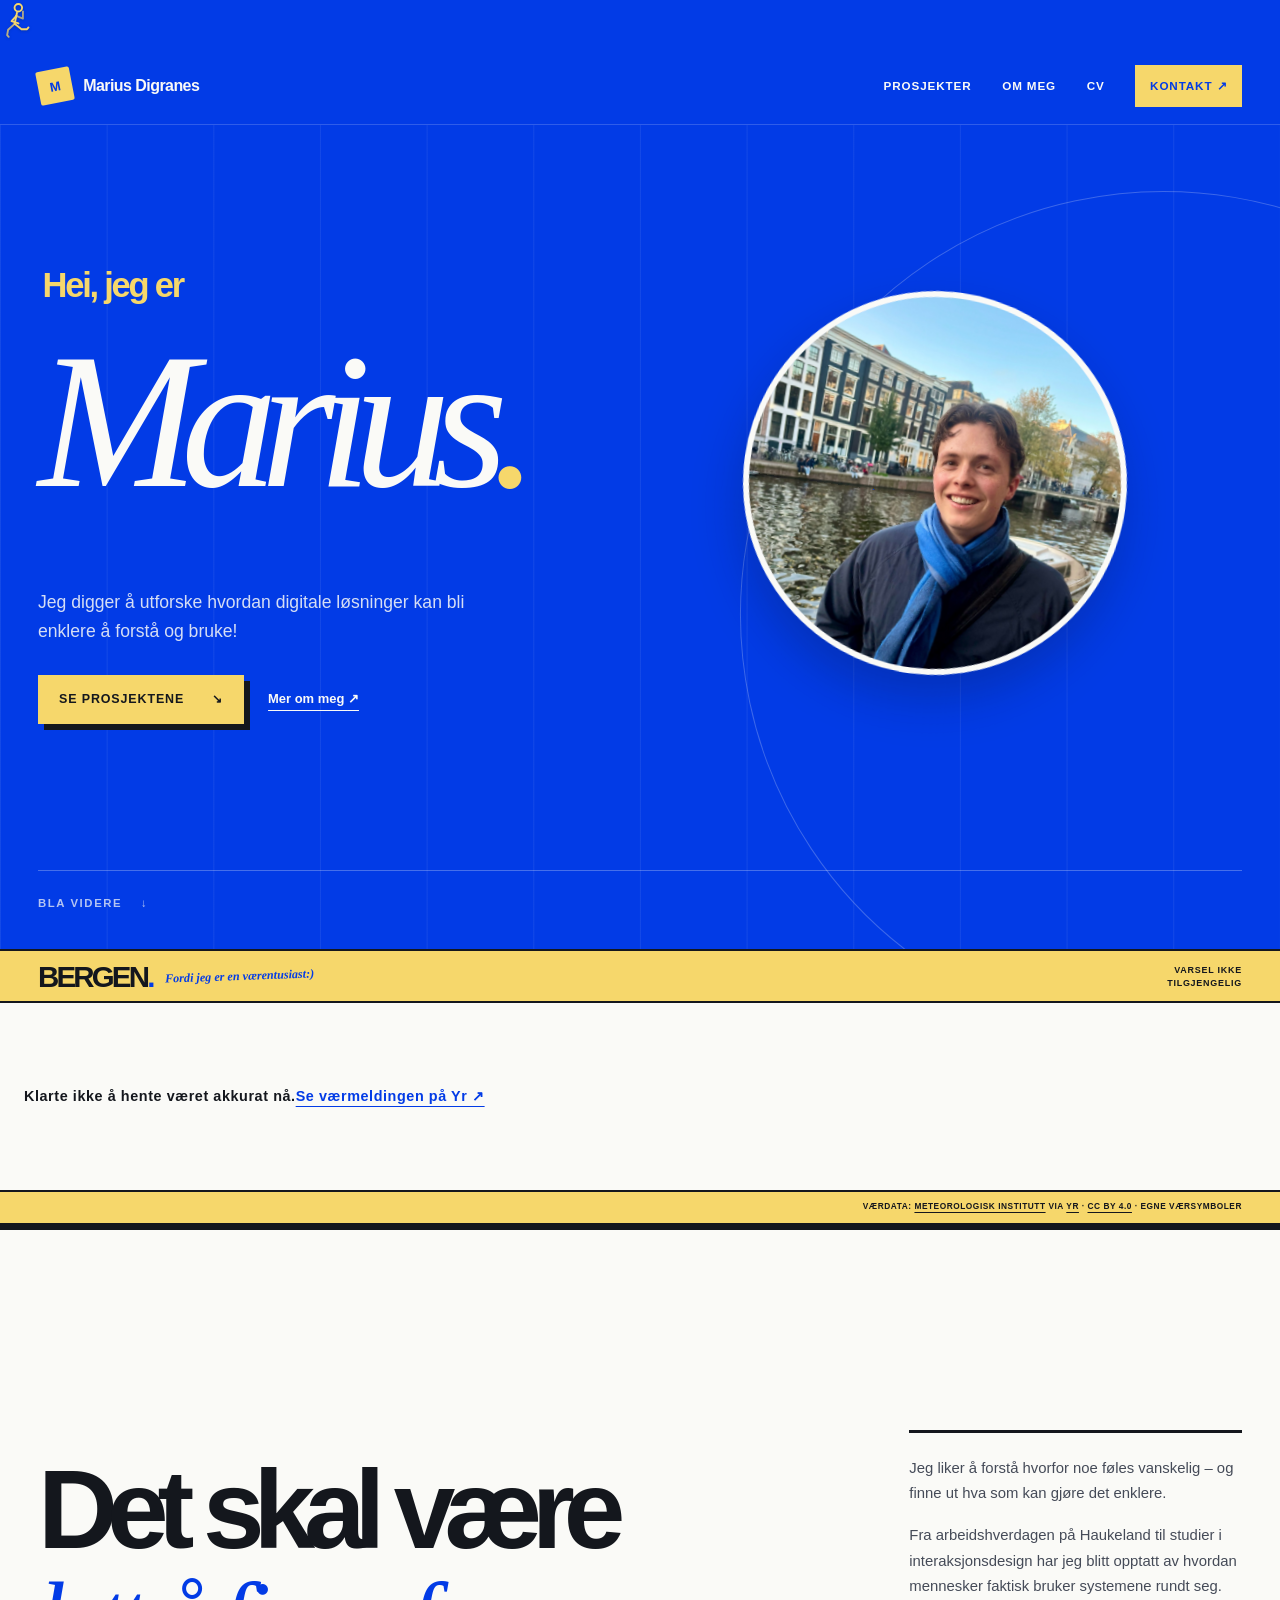
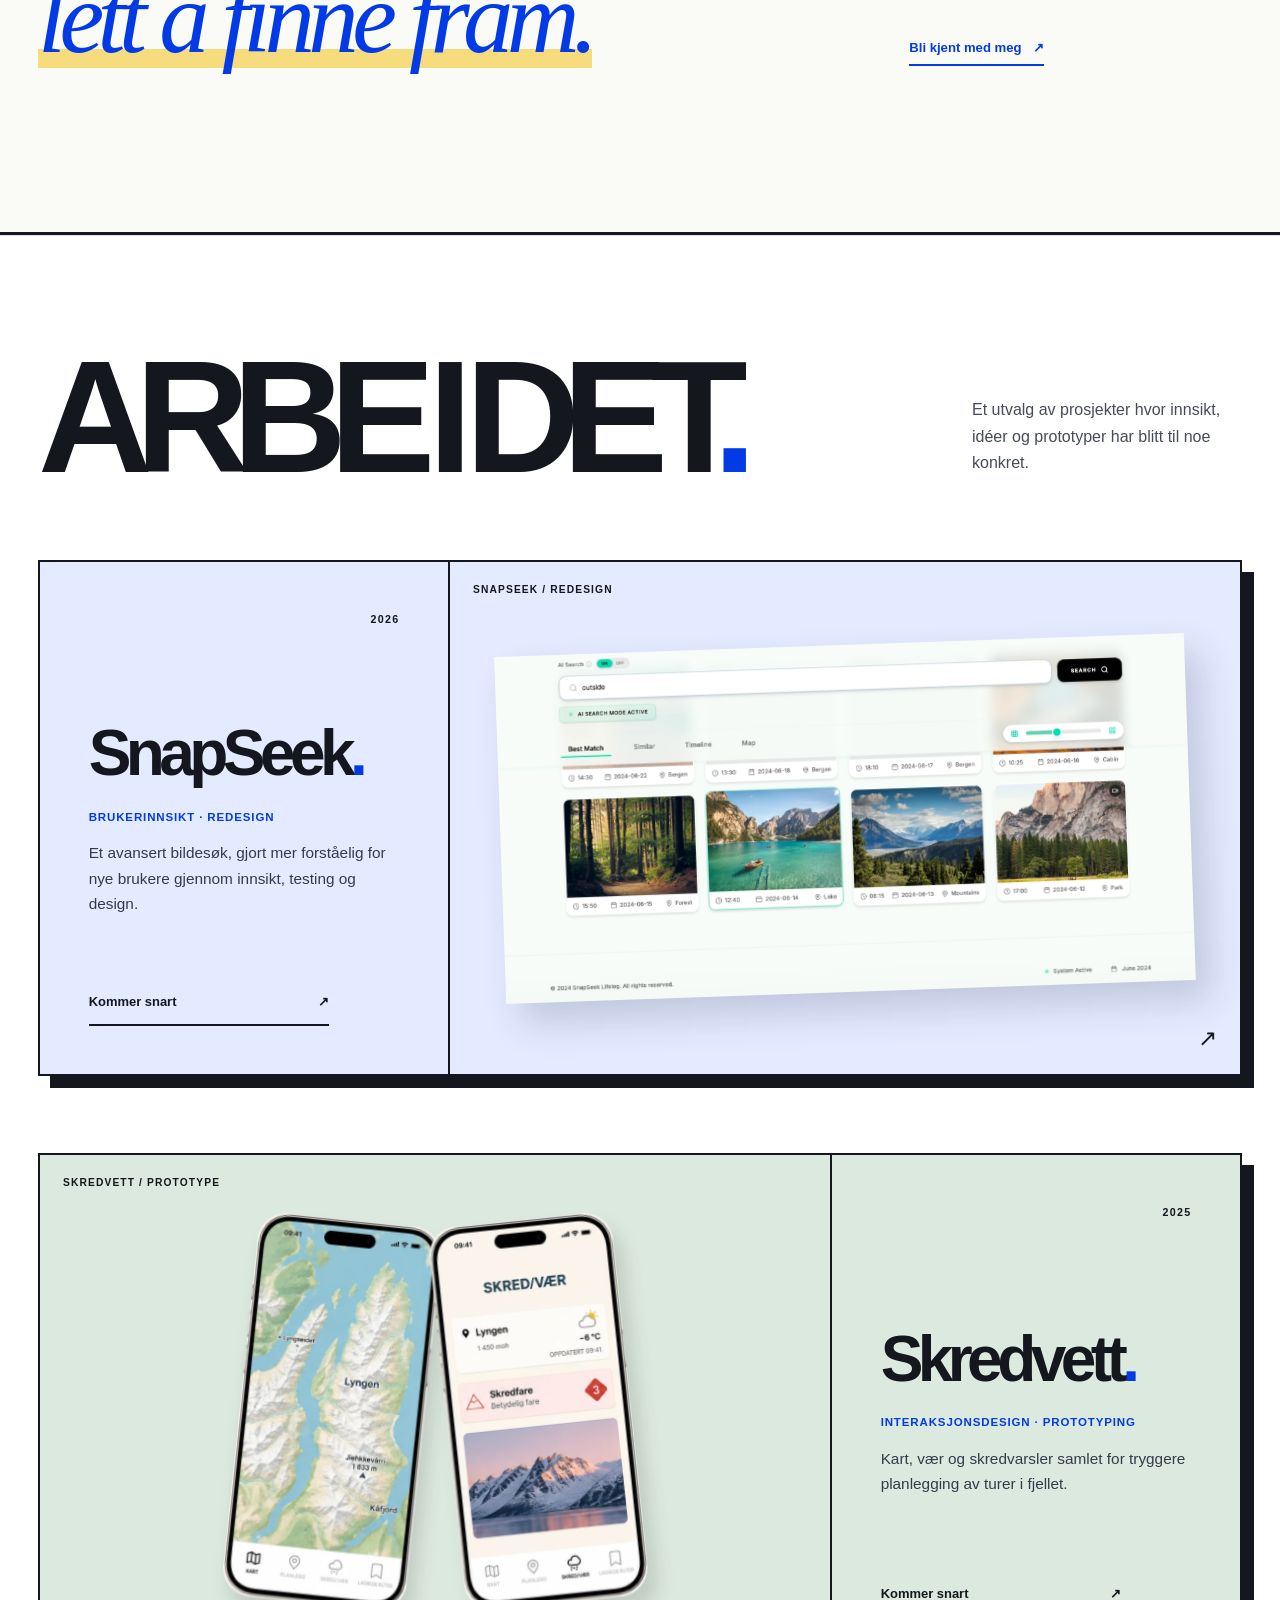
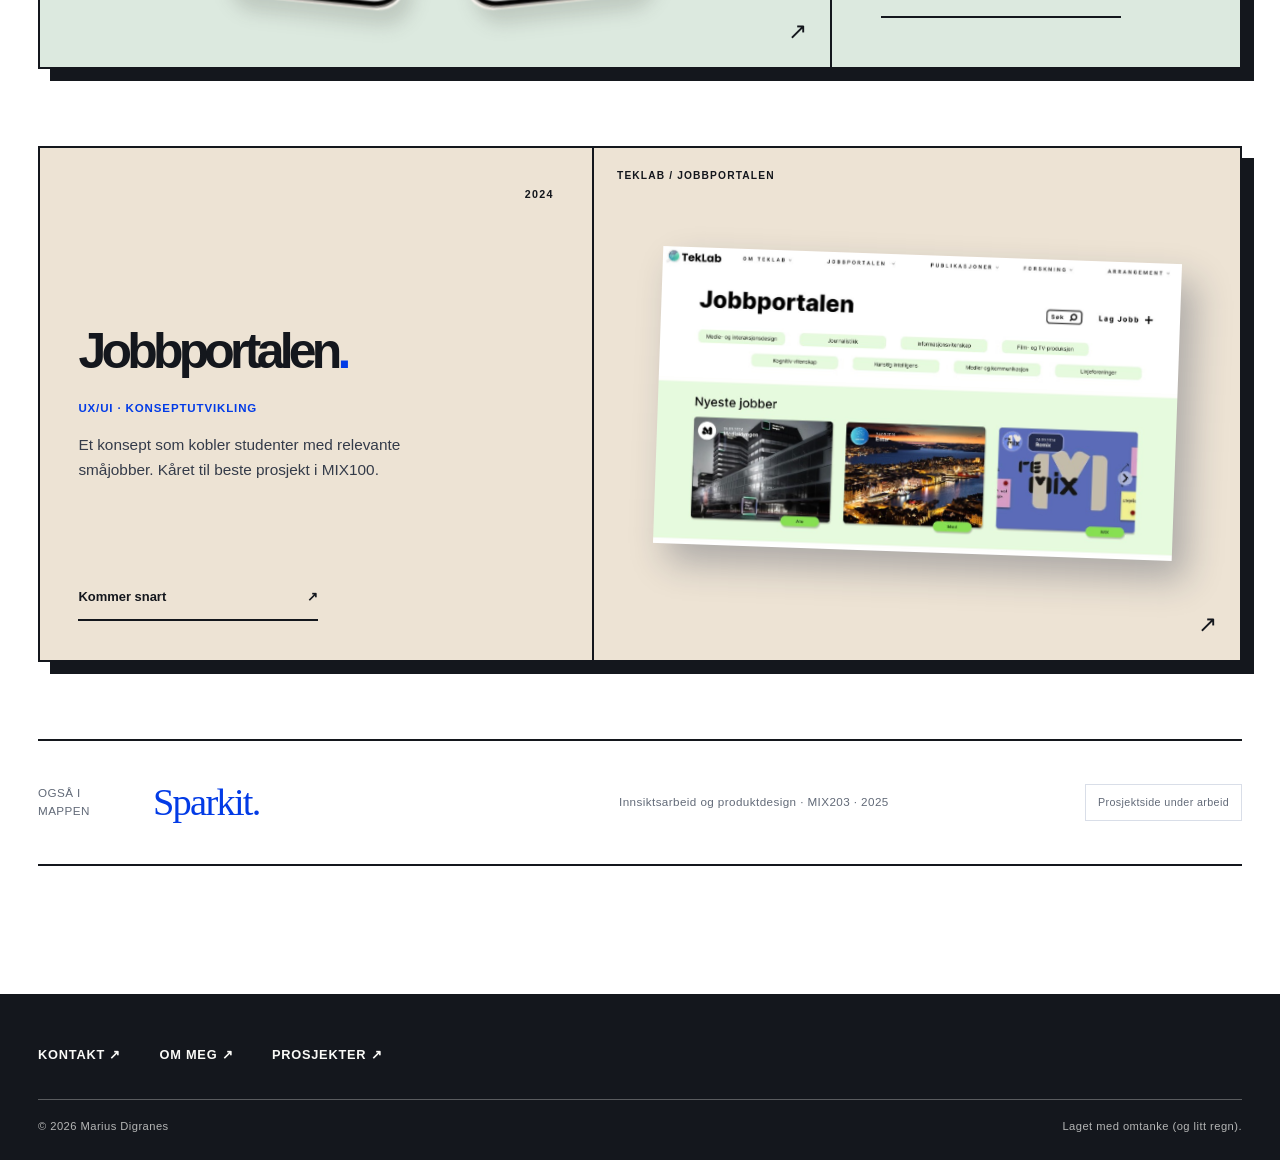
==== commit 5a753331: "Refresh symmetric Skredvett phone mockup styling" ====
--- a/index.html
+++ b/index.html
@@ -11,7 +11,7 @@
  <title>Marius Digranes – UX & interaksjonsdesign</title>
  <link rel="stylesheet" href="styles.css?v=palette-03">
  <link rel="stylesheet" href="studio.css?v=portrait-07">
- <link rel="stylesheet" href="skredvett-card.css?v=larger-project-04">
+ <link rel="stylesheet" href="skredvett-card.css?v=symmetric-inward-05">
  <link rel="stylesheet" href="experimental-home.css?v=eye-photo-blend-01">
  <link rel="stylesheet" href="bergen-weather.css?v=bergen-header-06">
  <link rel="stylesheet" href="project-gate.css?v=preview-code-01">
--- a/skredvett-card.css
+++ b/skredvett-card.css
@@ -5,7 +5,7 @@
   padding: clamp(22px, 2.6vw, 40px);
 }
 .studio-project-media--skred .studio-phone-stack {
-  gap: clamp(8px, 1.2vw, 20px);
+  gap: clamp(10px, 1.3vw, 18px);
   height: 100%;
   min-height: 0;
   align-items: center;
@@ -21,11 +21,11 @@
   aspect-ratio: 768 / 1606;
   overflow: hidden;
   filter: drop-shadow(8px 15px 9px rgba(45,43,35,.16));
-  transform: rotate(-5deg) translateY(8px);
+  transform: rotate(6deg) translateY(0);
   transition: transform .35s cubic-bezier(.16,1,.3,1);
 }
 .studio-phone-stack > .studio-skred-phone--weather {
-  transform: rotate(6deg) translateY(-8px);
+  transform: rotate(-6deg) translateY(0);
 }
 .studio-phone-stack > .studio-skred-phone > img {
   position: absolute;
@@ -42,10 +42,10 @@
 }
 .studio-phone-stack > .studio-skred-phone--weather > img { left:-200%; }
 .studio-project:hover .studio-phone-stack > .studio-skred-phone--map {
-  transform: rotate(-2deg) translateY(-3px);
+  transform: rotate(4deg) translateY(0);
 }
 .studio-project:hover .studio-phone-stack > .studio-skred-phone--weather {
-  transform: rotate(3deg) translateY(-10px);
+  transform: rotate(-4deg) translateY(0);
 }
 @media (max-width:700px) {
   .studio-project-media--skred {
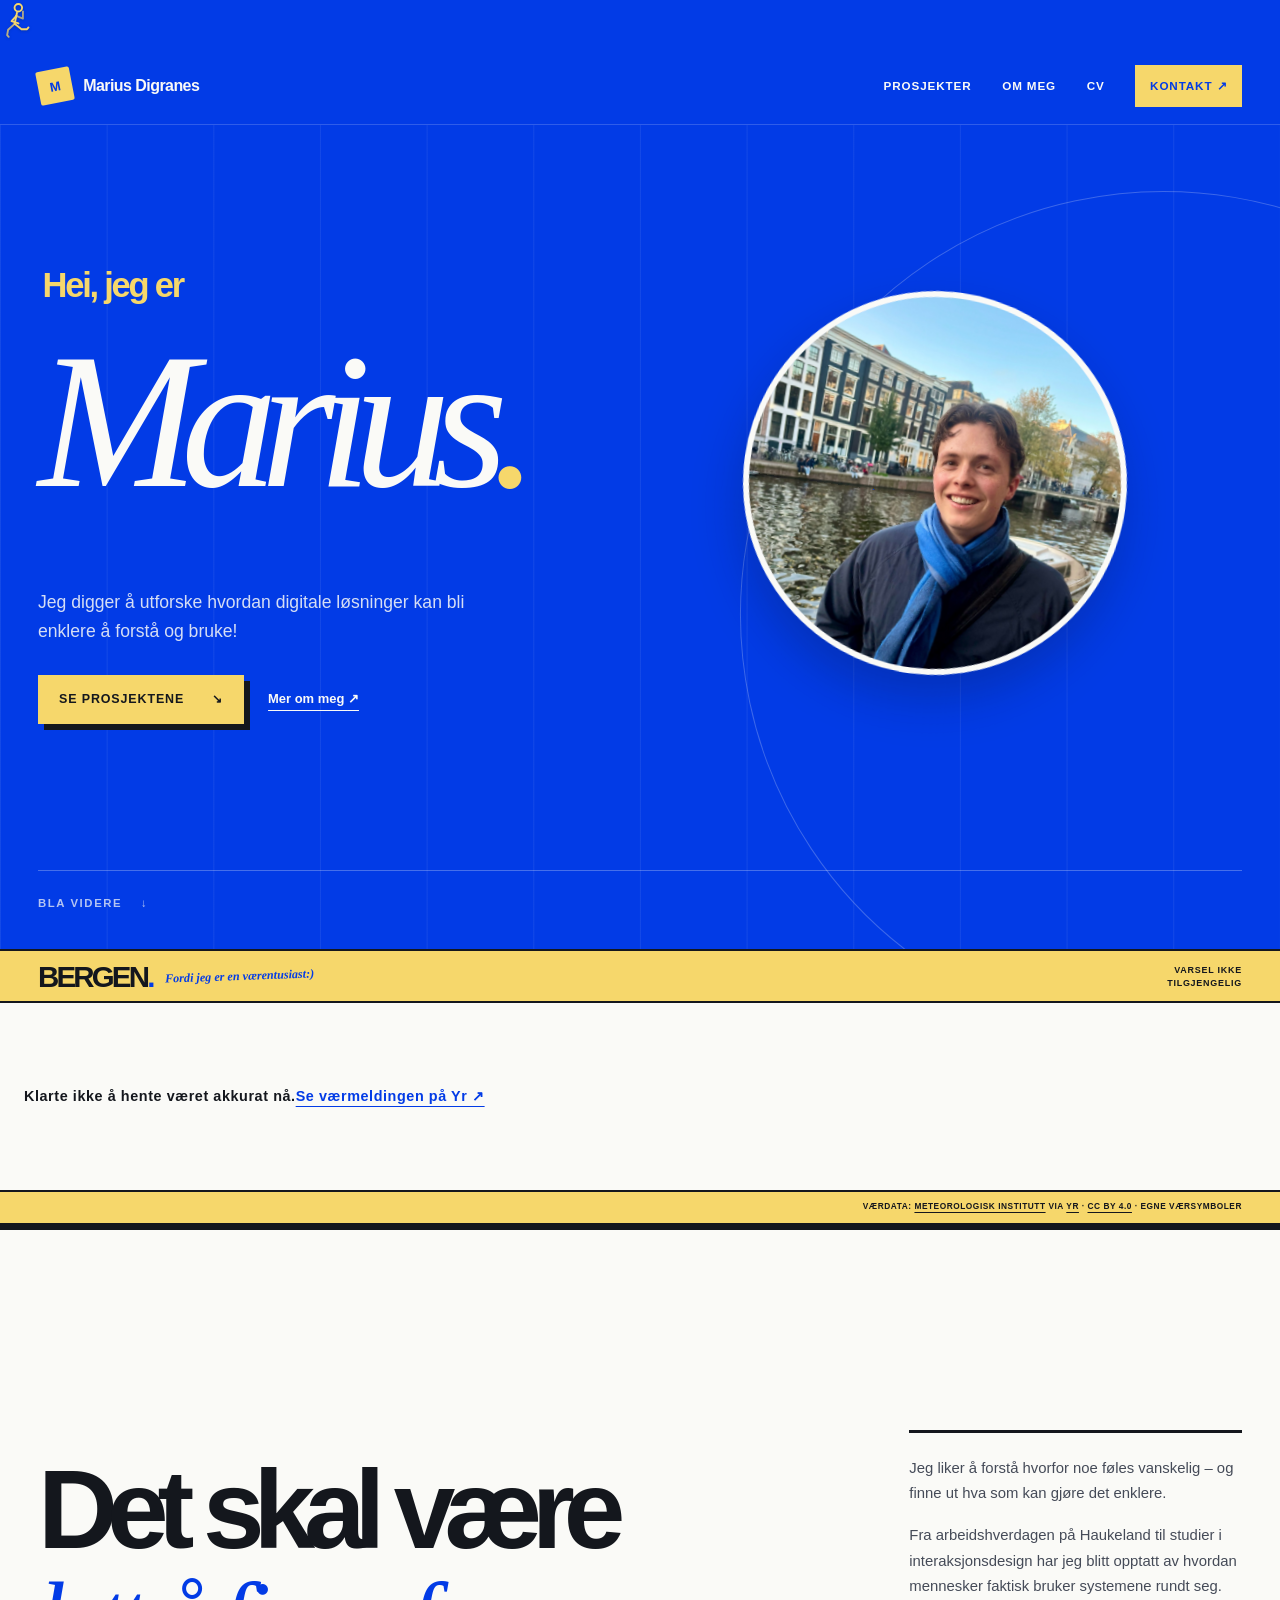
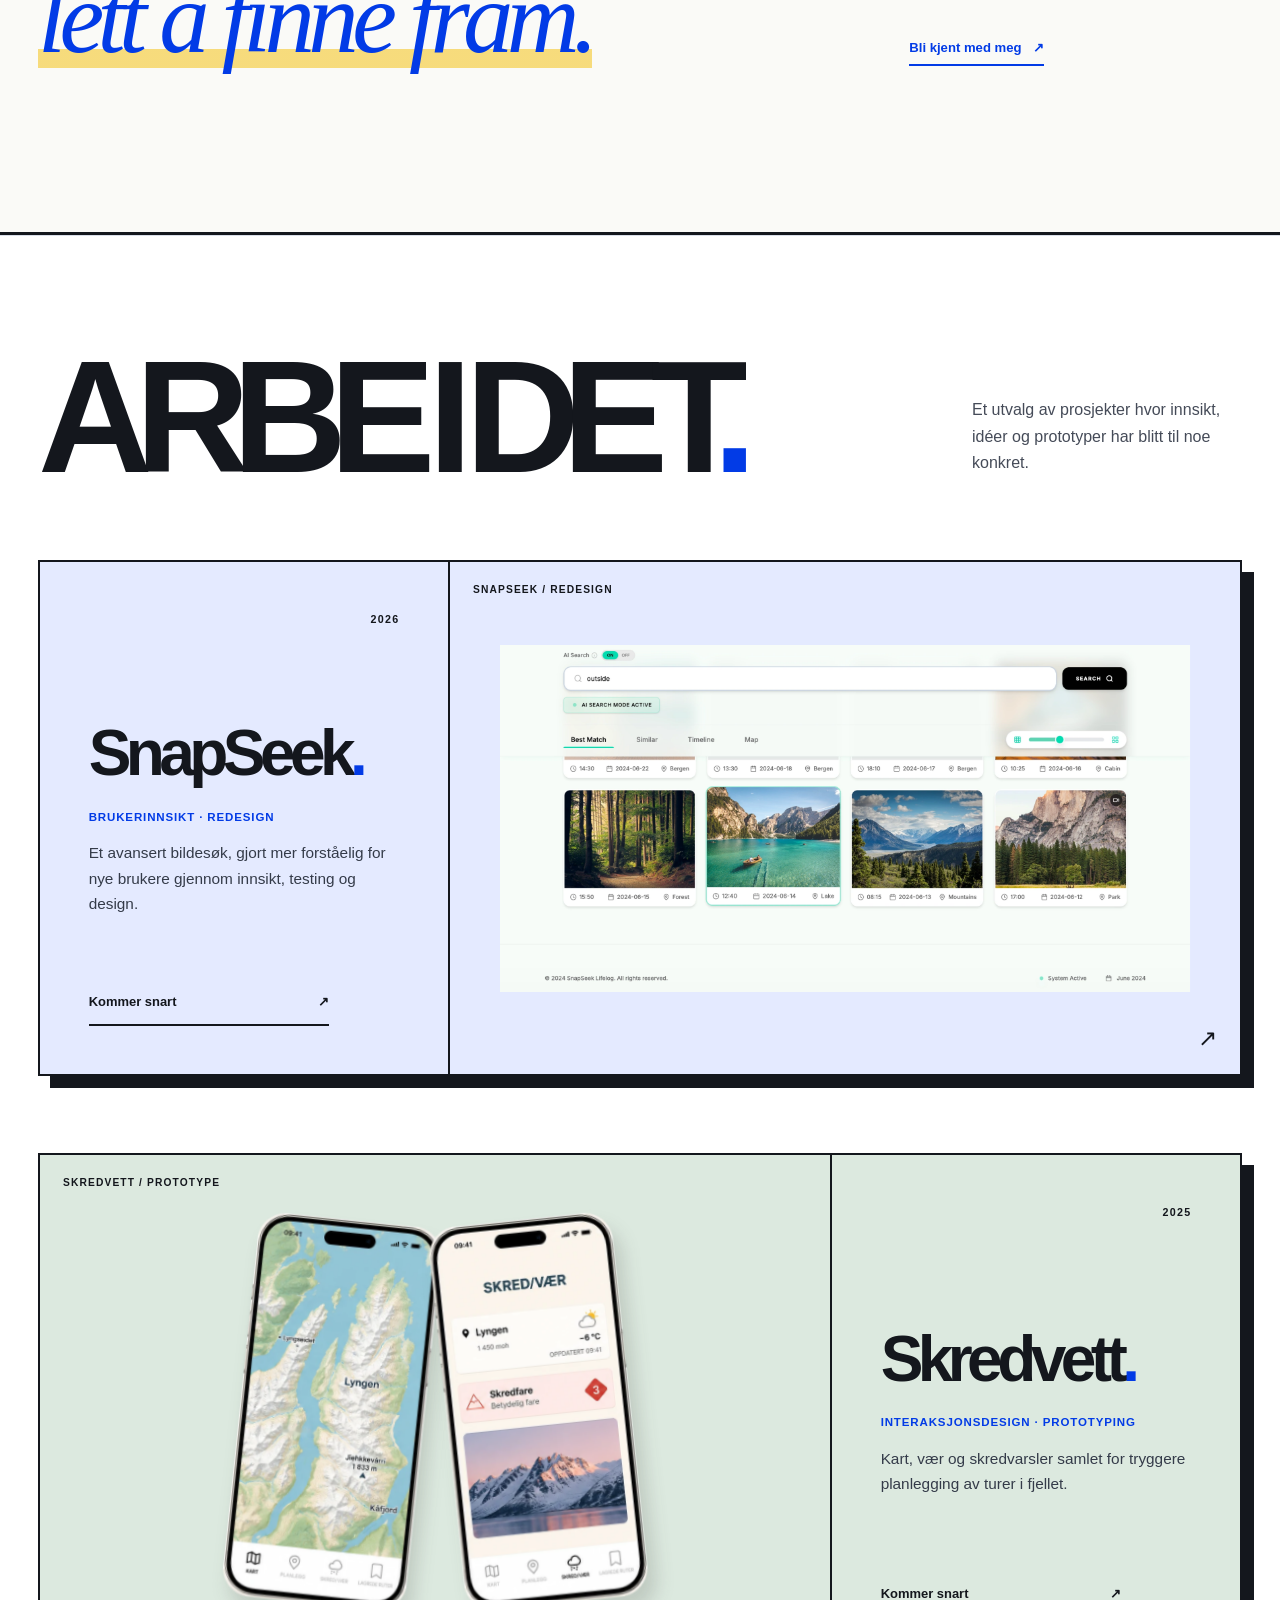
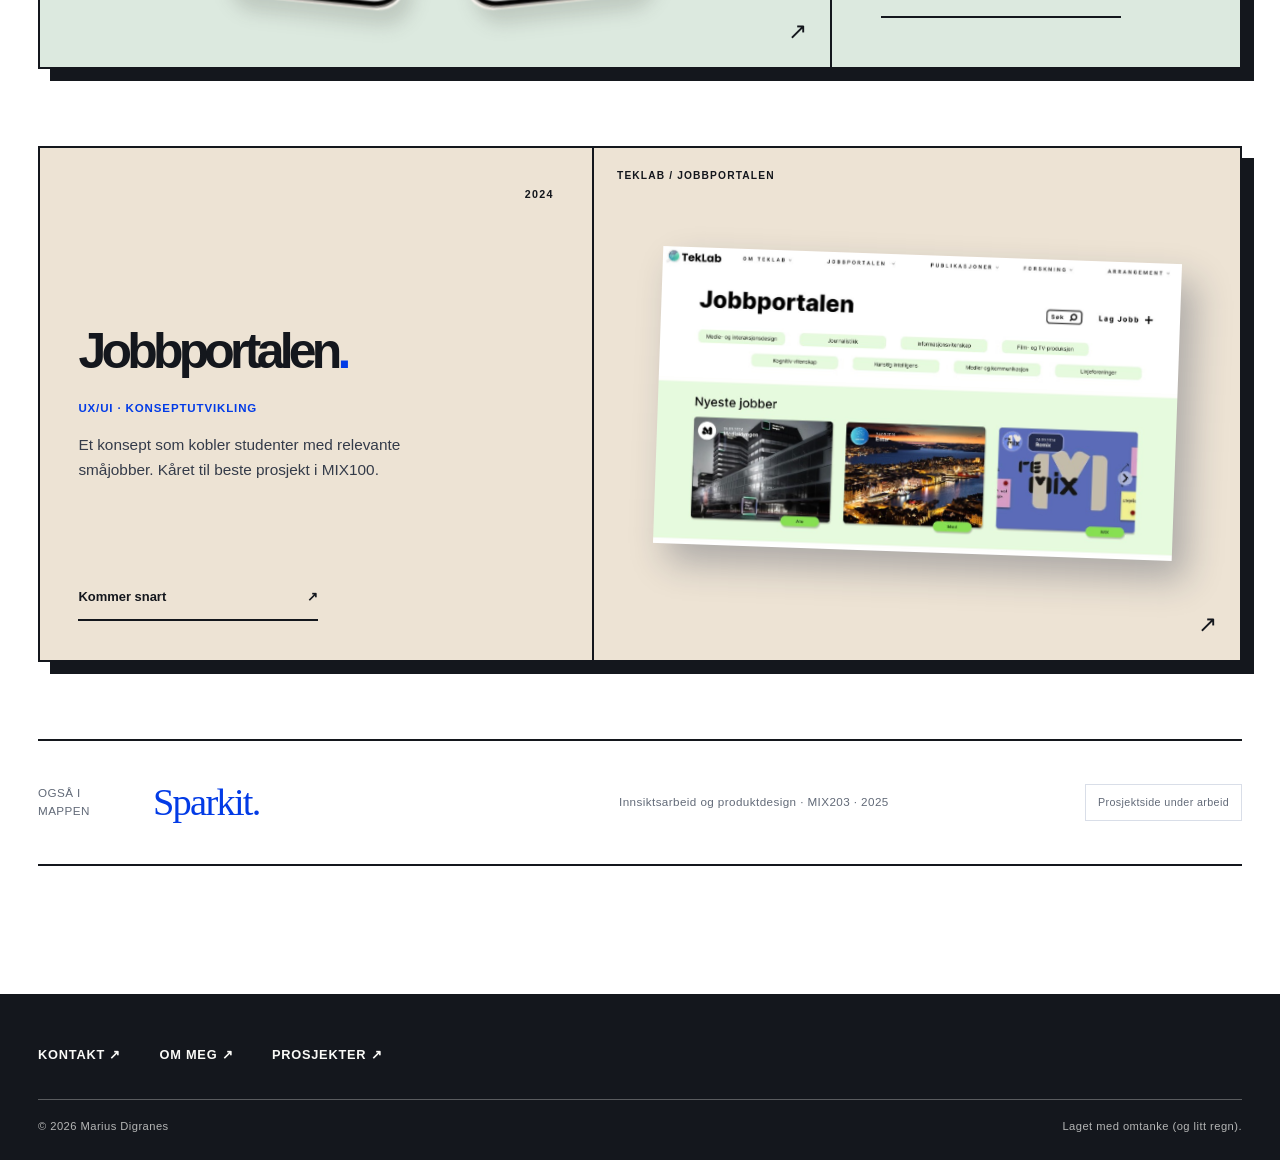
==== commit 2e481964: "Show real redesigned SnapSeek home image inside MacBook mockup" ====
--- a/index.html
+++ b/index.html
@@ -10,7 +10,7 @@
  <meta property="og:type" content="website">
  <title>Marius Digranes – UX & interaksjonsdesign</title>
  <link rel="stylesheet" href="styles.css?v=palette-03">
- <link rel="stylesheet" href="studio.css?v=portrait-07">
+ <link rel="stylesheet" href="studio.css?v=portrait-07"><link rel="stylesheet" href="macbook-cards.css?v=redesign-01">
  <link rel="stylesheet" href="skredvett-card.css?v=symmetric-inward-05">
  <link rel="stylesheet" href="experimental-home.css?v=eye-photo-blend-01">
  <link rel="stylesheet" href="bergen-weather.css?v=bergen-header-06">
@@ -108,7 +108,11 @@
  </div>
  <div class="studio-project-media studio-project-media--snap">
          <span class="studio-media-note">SNAPSEEK / REDESIGN</span>
-         <img src="assets/snapseek-resultater-ny.webp" width="2047" height="1030" loading="lazy" decoding="async" alt="SnapSeek-prototypen med AI-søk og bilderesultater">
+         <div class="studio-macbook" role="img" aria-label="SnapSeek-redesignet med AI-søk og bilderesultater vist på en MacBook">
+           <div class="studio-macbook-screen"><img src="assets/snapseek-resultater-ny.webp" width="2047" height="1030" loading="lazy" decoding="async" alt=""></div>
+           <div class="studio-macbook-hinge"></div>
+           <div class="studio-macbook-base"><span class="studio-macbook-notch"></span></div>
+         </div>
          <span class="studio-media-corner" aria-hidden="true">↗</span>
        </div>
 </a>
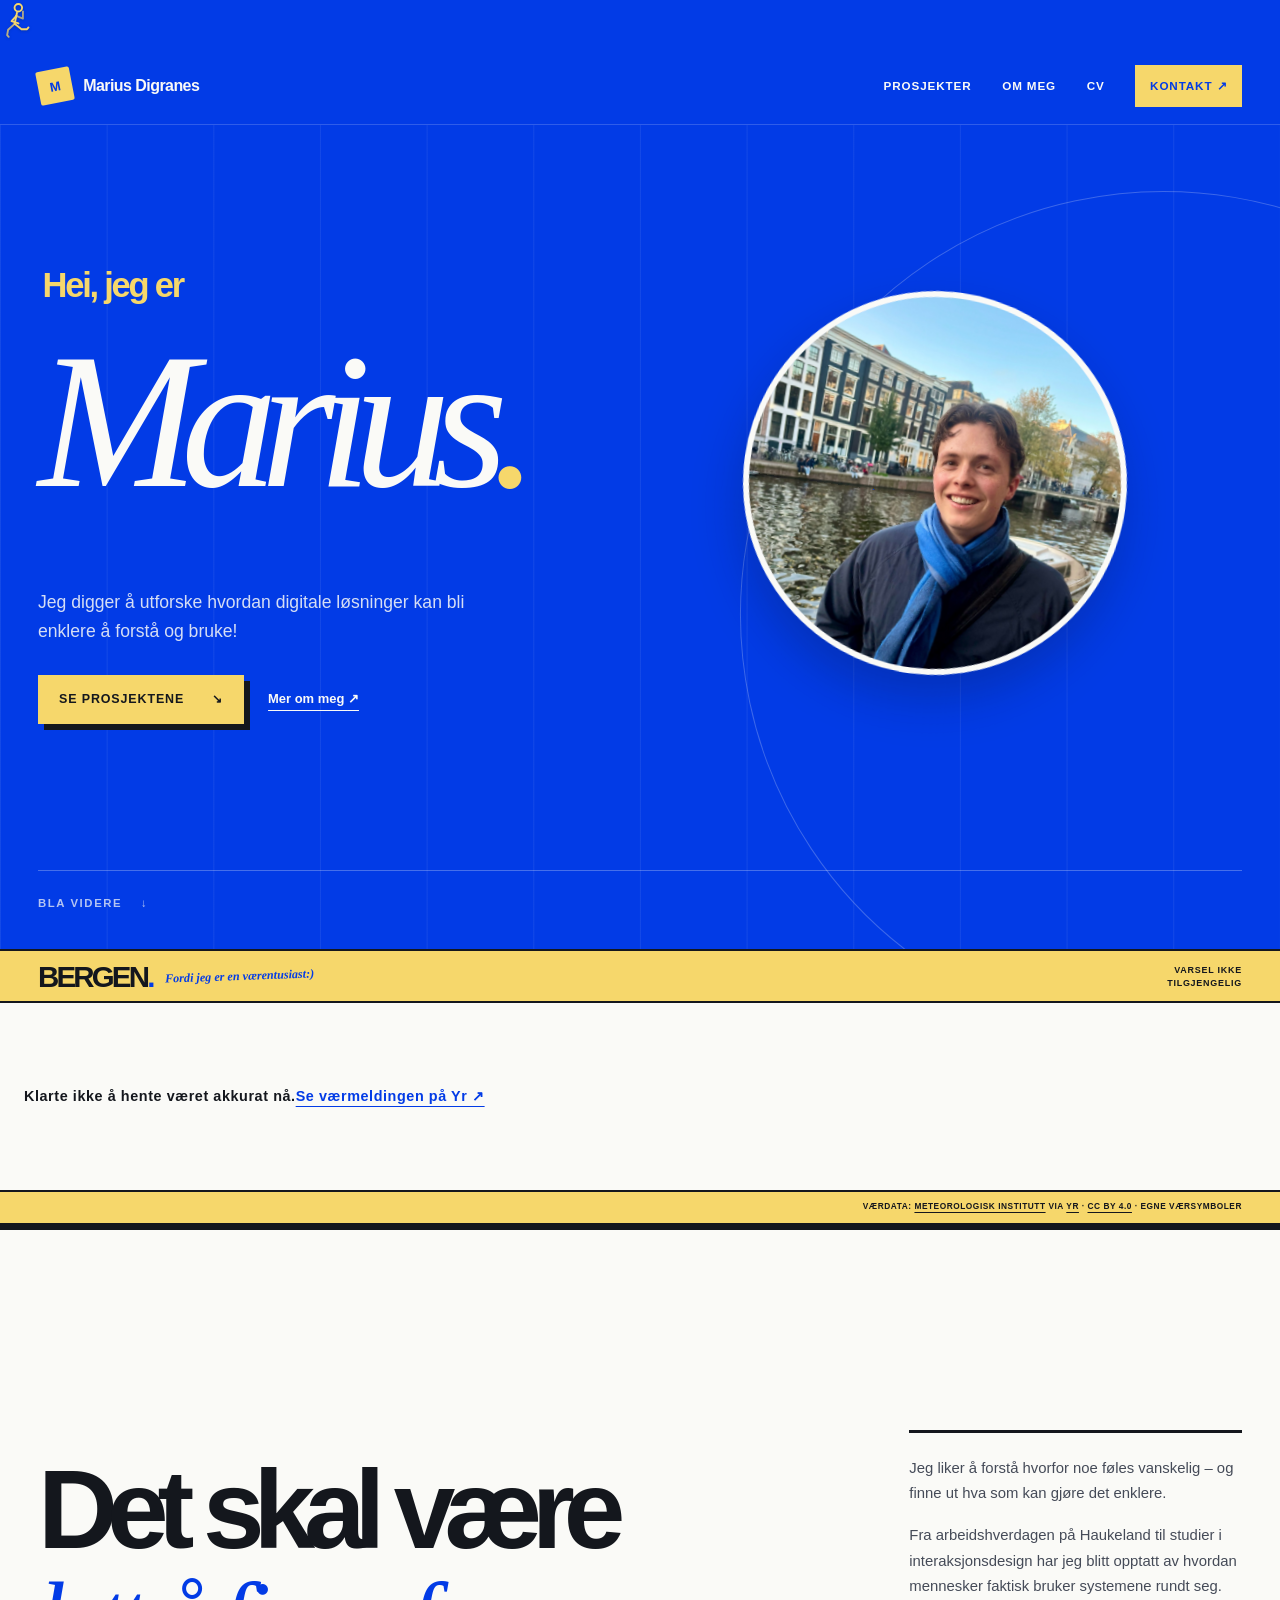
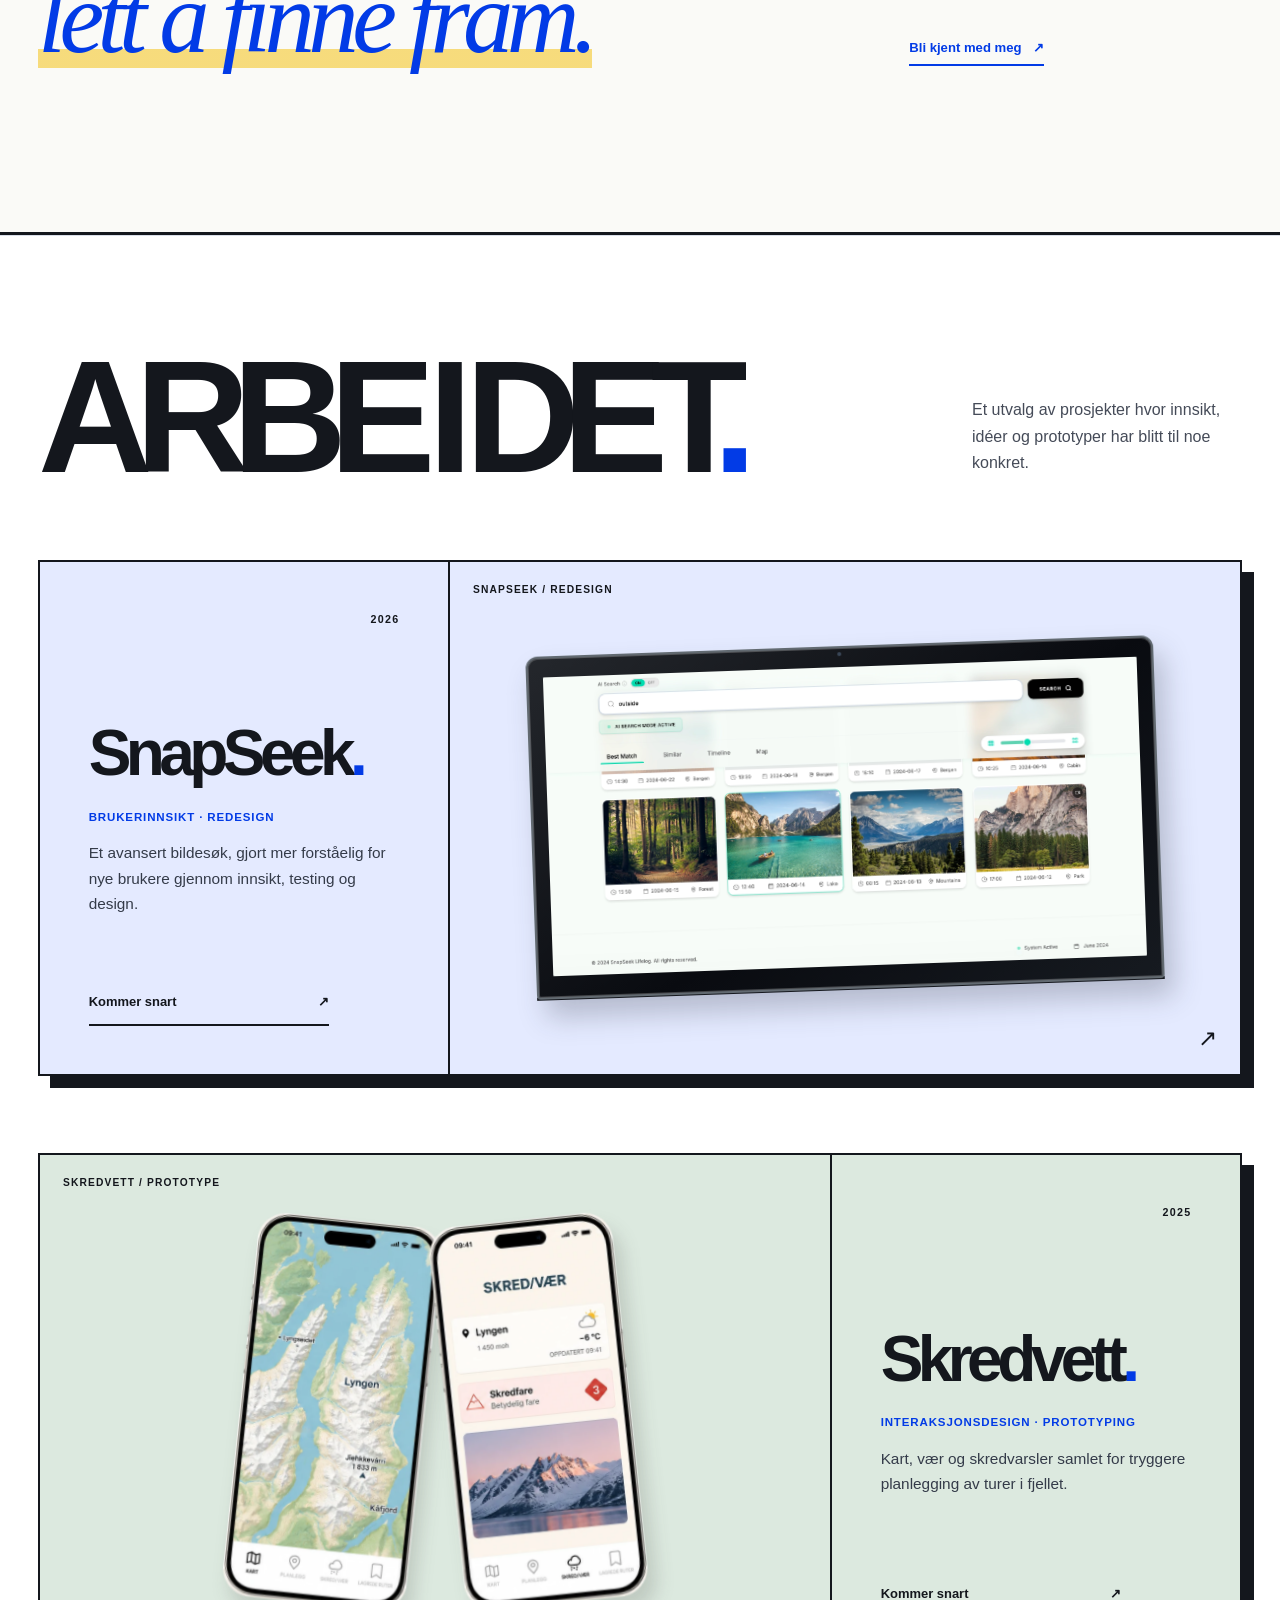
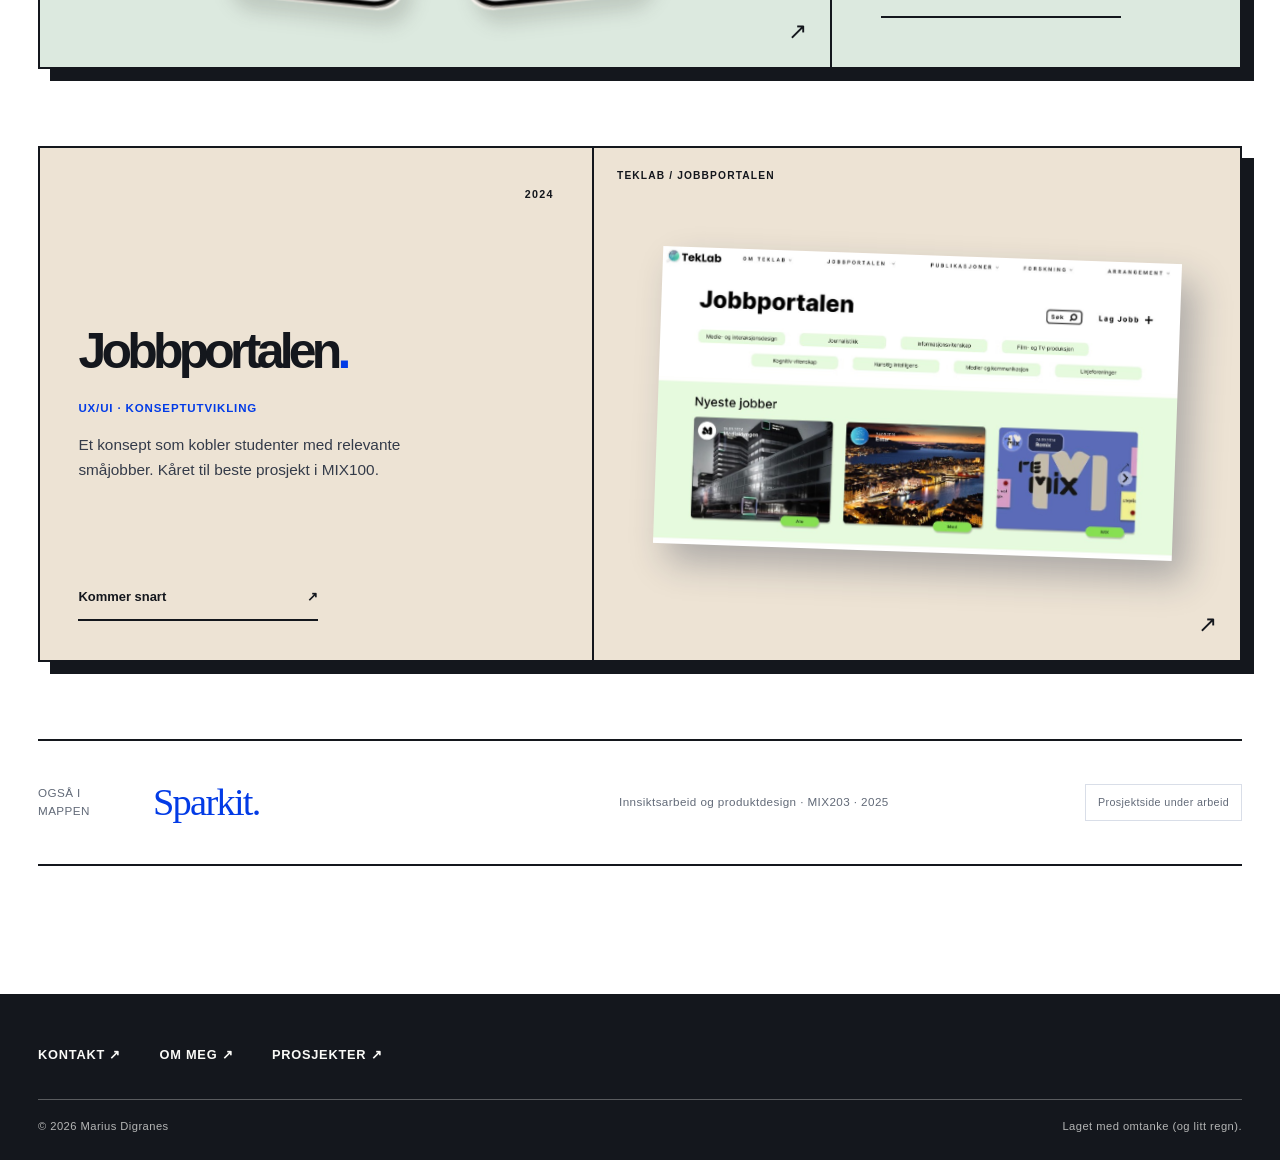
==== commit 8cf313ef: "Add keyboard, palmrest and trackpad to SnapSeek laptop mockup" ====
--- a/index.html
+++ b/index.html
@@ -10,7 +10,7 @@
  <meta property="og:type" content="website">
  <title>Marius Digranes – UX & interaksjonsdesign</title>
  <link rel="stylesheet" href="styles.css?v=palette-03">
- <link rel="stylesheet" href="studio.css?v=portrait-07"><link rel="stylesheet" href="macbook-cards.css?v=redesign-01">
+ <link rel="stylesheet" href="studio.css?v=portrait-07"><link rel="stylesheet" href="macbook-cards.css?v=laptop-realism-02">
  <link rel="stylesheet" href="skredvett-card.css?v=symmetric-inward-05">
  <link rel="stylesheet" href="experimental-home.css?v=eye-photo-blend-01">
  <link rel="stylesheet" href="bergen-weather.css?v=bergen-header-06">
@@ -110,8 +110,12 @@
          <span class="studio-media-note">SNAPSEEK / REDESIGN</span>
          <div class="studio-macbook" role="img" aria-label="SnapSeek-redesignet med AI-søk og bilderesultater vist på en MacBook">
            <div class="studio-macbook-screen"><img src="assets/snapseek-resultater-ny.webp" width="2047" height="1030" loading="lazy" decoding="async" alt=""></div>
-           <div class="studio-macbook-hinge"></div>
-           <div class="studio-macbook-base"><span class="studio-macbook-notch"></span></div>
+           <div class="studio-macbook-hinge" aria-hidden="true"></div>
+           <div class="studio-macbook-deck" aria-hidden="true">
+             <div class="studio-macbook-keyboard"><span class="studio-macbook-key-row"><i></i><i></i><i></i><i></i><i></i><i></i><i></i><i></i><i></i><i></i><i></i><i></i><i></i><i></i></span><span class="studio-macbook-key-row"><i></i><i></i><i></i><i></i><i></i><i></i><i></i><i></i><i></i><i></i><i></i><i></i><i></i><i></i></span><span class="studio-macbook-key-row"><i></i><i></i><i></i><i></i><i></i><i></i><i></i><i></i><i></i><i></i><i></i><i></i><i></i><i></i></span><span class="studio-macbook-key-row"><i></i><i></i><i></i><i></i><i></i><i class="studio-macbook-space"></i><i></i><i></i><i></i><i></i><i></i><i></i></span></div>
+             <div class="studio-macbook-trackpad"></div>
+           </div>
+           <div class="studio-macbook-front-edge" aria-hidden="true"><span></span></div>
          </div>
          <span class="studio-media-corner" aria-hidden="true">↗</span>
        </div>
--- a/macbook-cards.css
+++ b/macbook-cards.css
@@ -0,0 +1,72 @@
+/* Portfolio cards: keep the actual redesigned SnapSeek screenshot, framed as a laptop. */
+.studio-project-media--snap .studio-macbook {
+  position: relative;
+  width: min(100%, 850px);
+  margin: auto;
+  transform: rotate(-2deg);
+  transform-origin: center center;
+  transition: transform .55s cubic-bezier(.16,1,.3,1);
+  filter: drop-shadow(9px 17px 14px rgba(25,31,43,.23));
+}
+.studio-project:hover .studio-project-media--snap .studio-macbook {
+  transform: rotate(0deg) scale(1.035);
+}
+.studio-macbook-screen {
+  position: relative;
+  width: 91%;
+  margin: 0 auto;
+  padding: 2.8% 2.2% 3.1%;
+  border: 2px solid #626a71;
+  border-radius: 12px 12px 4px 4px;
+  background: linear-gradient(145deg,#24272c,#090b10 55%,#161a20);
+  box-shadow: inset 0 0 0 1px rgba(255,255,255,.23);
+}
+.studio-macbook-screen:before {
+  content: "";
+  position: absolute;
+  top: 1.15%;
+  left: 50%;
+  width: 4px;
+  height: 4px;
+  transform: translateX(-50%);
+  border-radius: 50%;
+  background:#3a4758;
+}
+.studio-project-media--snap .studio-macbook-screen > img {
+  display: block;
+  width: 100%;
+  height: auto;
+  max-height: none;
+  aspect-ratio: 2047/1030;
+  object-fit: contain;
+  border-radius: 1px;
+  box-shadow: none;
+  transform: none !important;
+  filter: none;
+}
+.studio-macbook-hinge {
+  width: 91%;
+  height: 3px;
+  margin: -2px auto 0;
+  background: #15181e;
+}
+.studio-macbook-base {
+  height: clamp(8px,1.2vw,15px);
+  width: 100%;
+  margin: 0 auto;
+  border-radius: 2px 2px 50% 50%/2px 2px 75% 75%;
+  background: linear-gradient(to bottom,#a7abb0 0%,#e6e8e9 33%,#95999e 72%,#73777a 100%);
+  box-shadow: 0 3px 4px rgba(0,0,0,.14);
+}
+.studio-macbook-notch {
+  display: block;
+  width: 14%;
+  height: 40%;
+  margin: auto;
+  border-radius: 0 0 8px 8px;
+  background:linear-gradient(to bottom,#848990,#d2d5d8);
+}
+@media(max-width:700px) {
+  .studio-project-media--snap .studio-macbook {width:100%;}
+  .studio-macbook-screen {border-width:1px;border-radius:7px 7px 2px 2px;}
+}
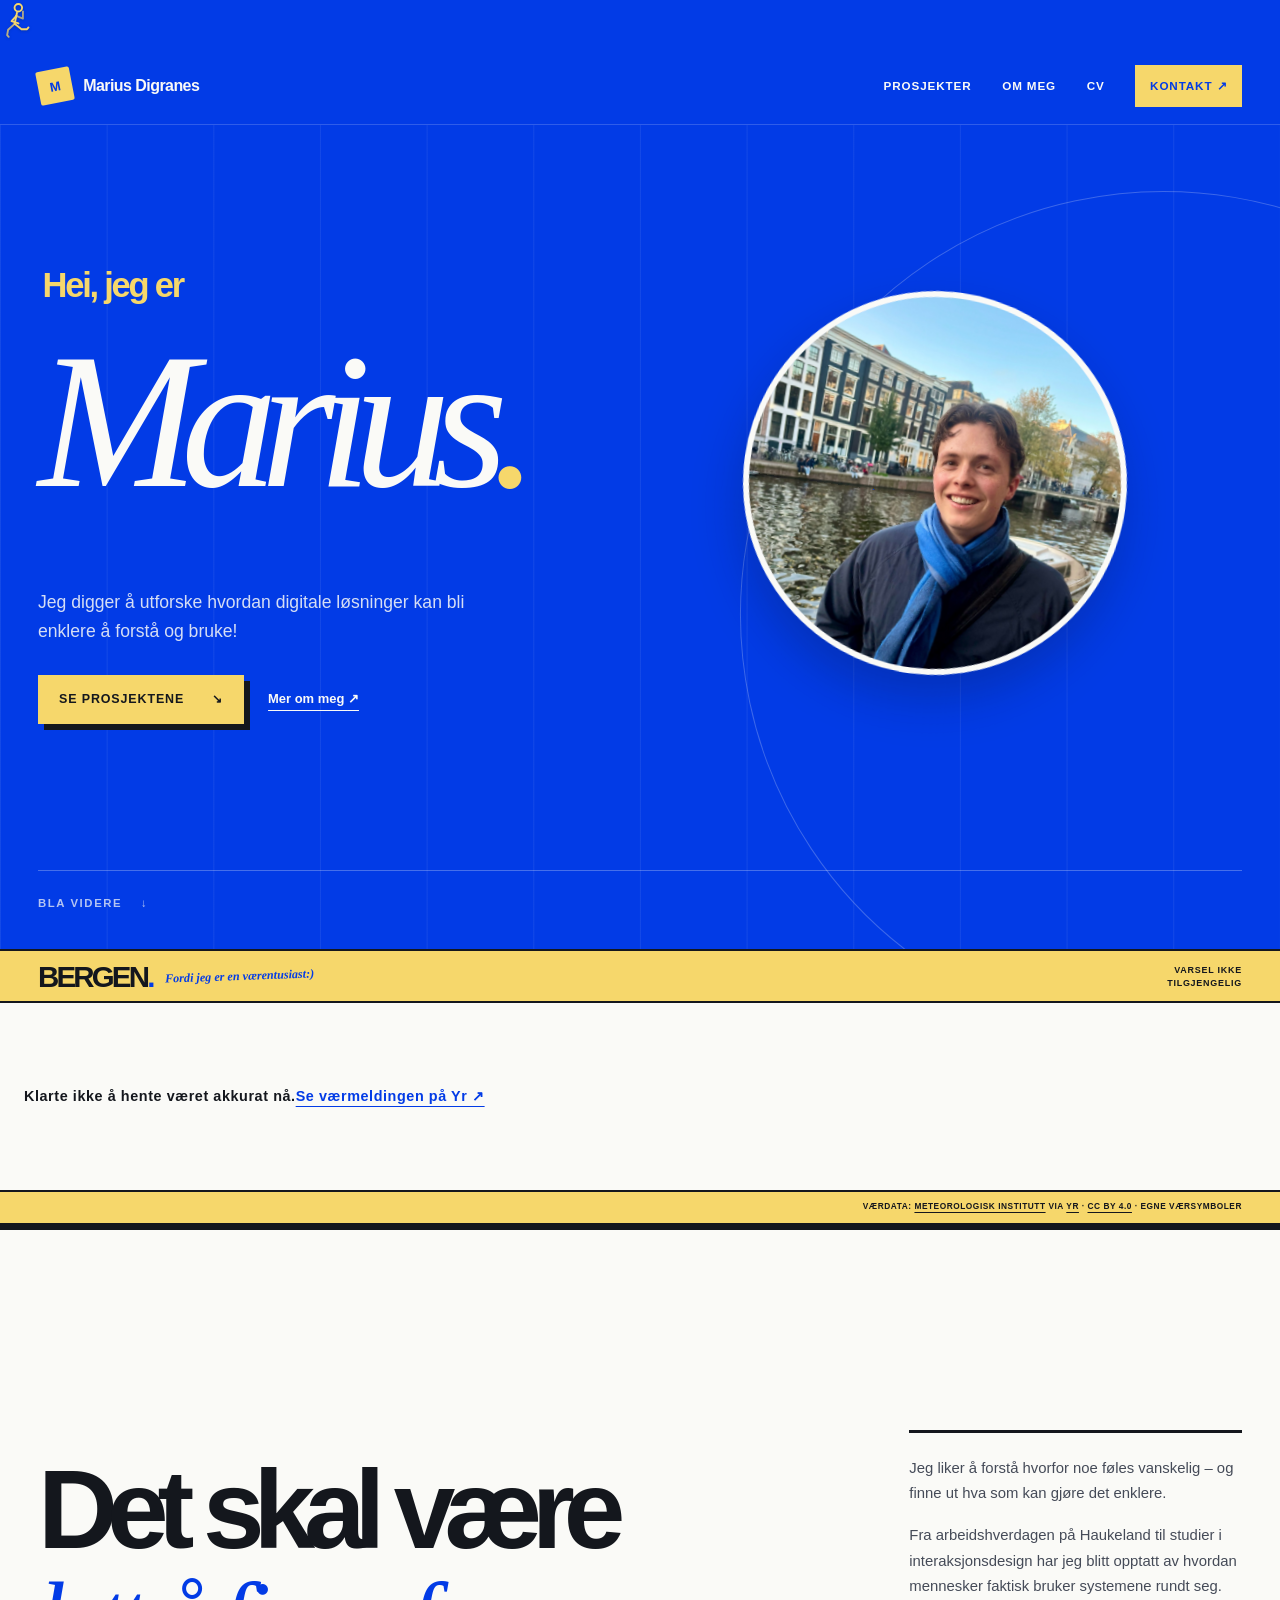
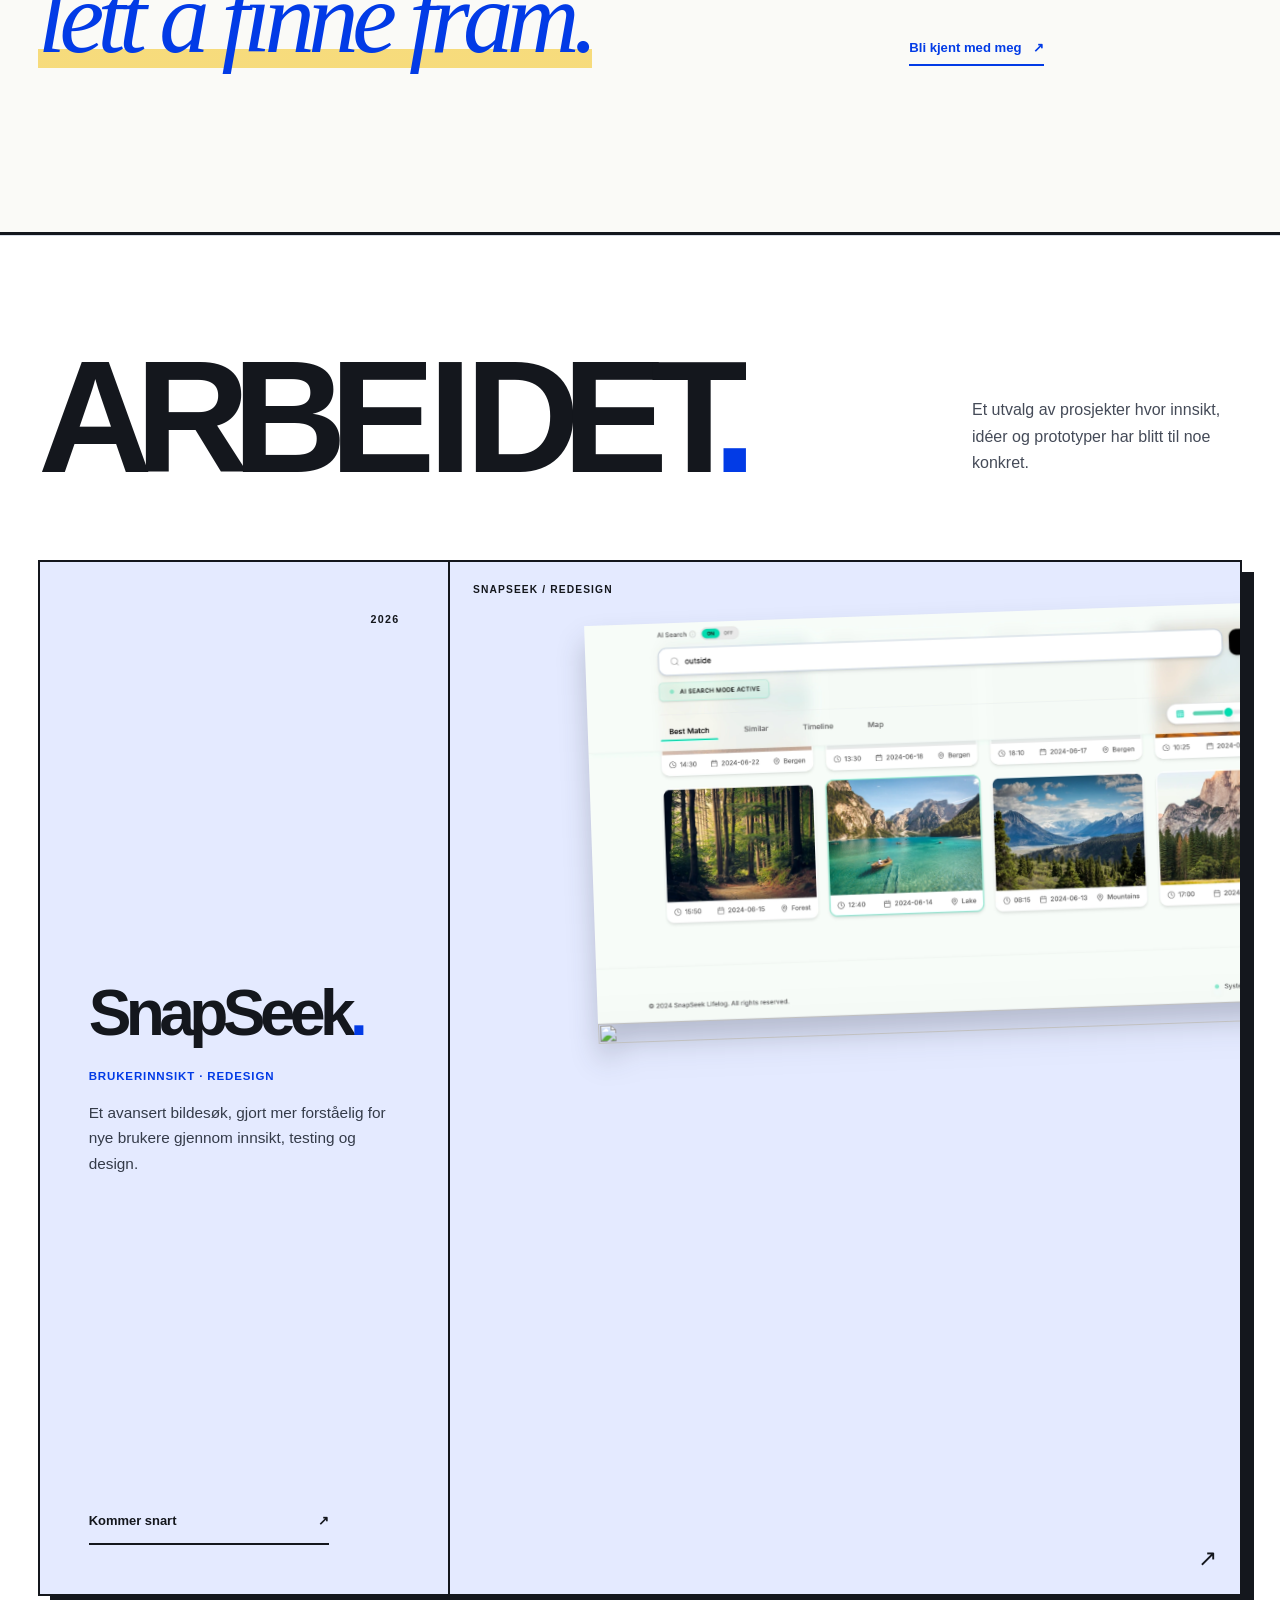
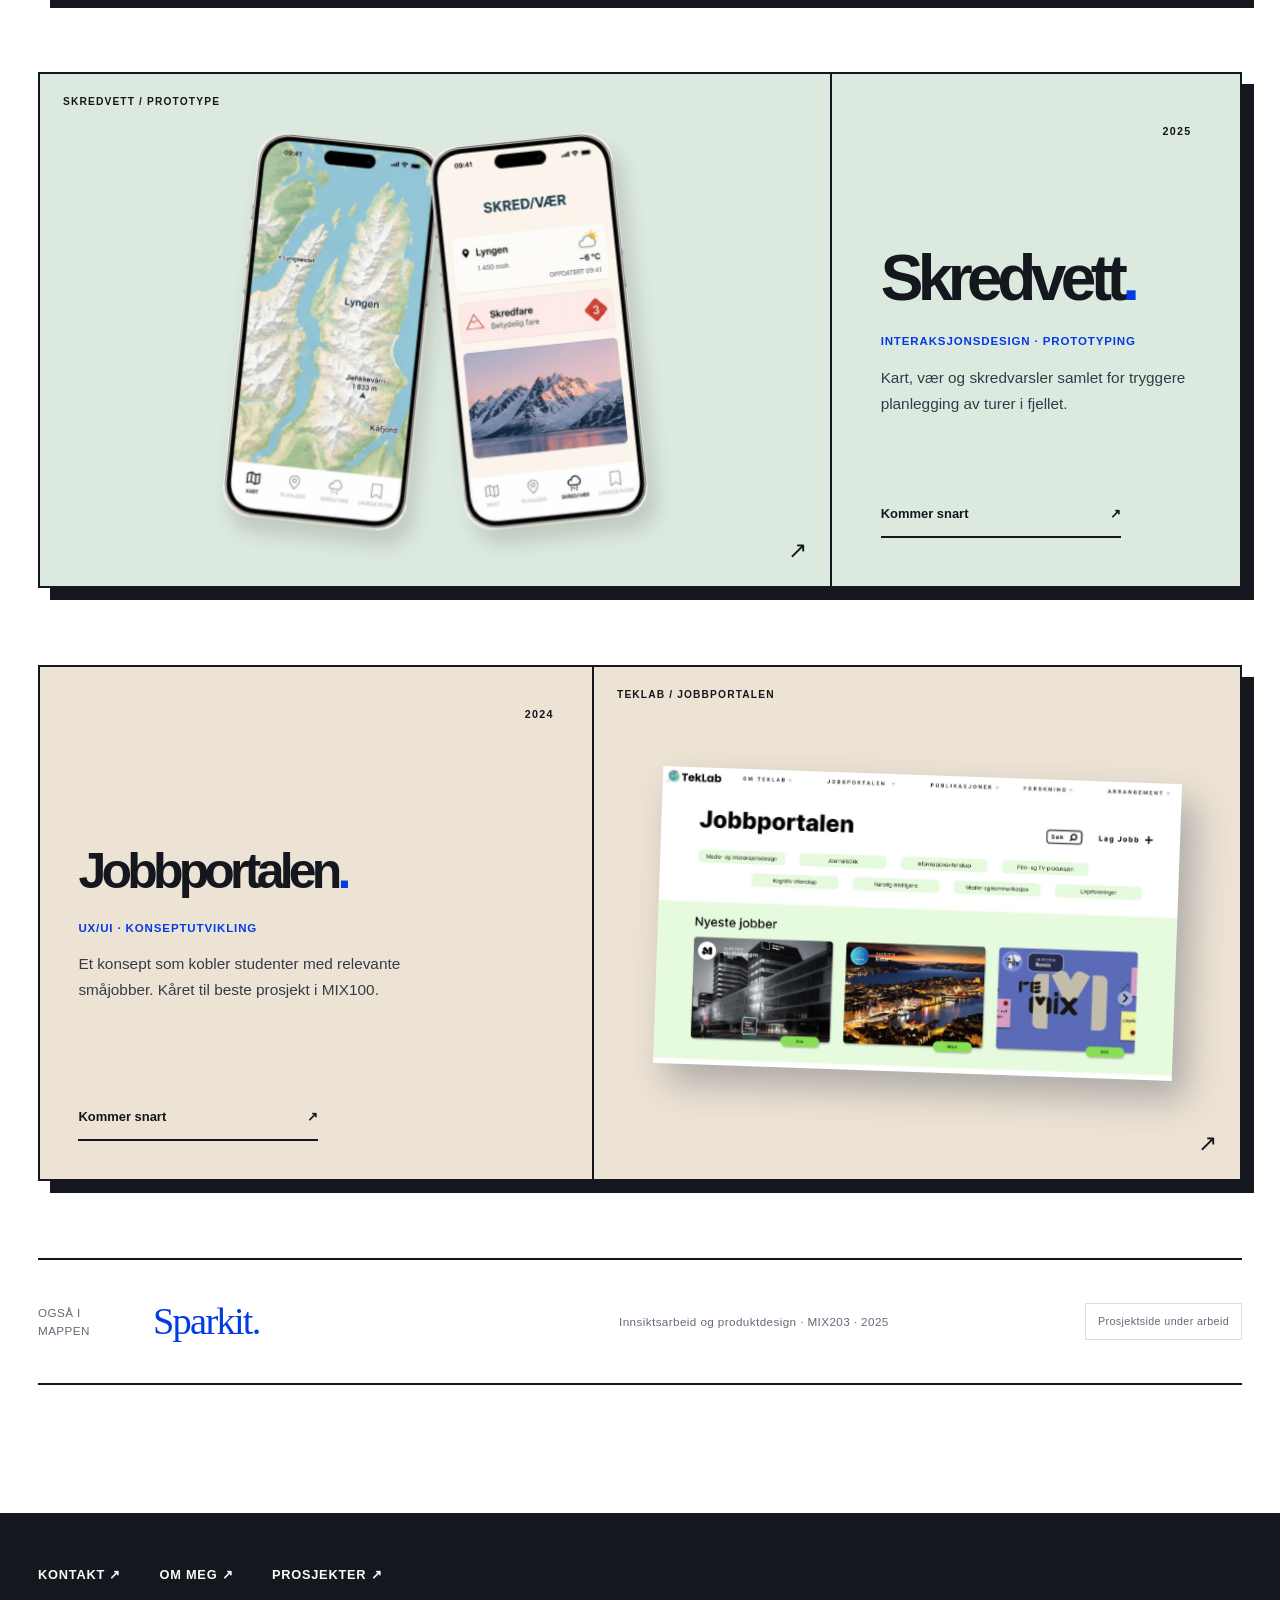
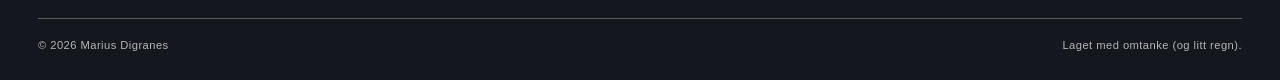
==== commit a09129bb: "Use real MockUPhone MacBook Pro 14 mockup for SnapSeek redesign" ====
--- a/index.html
+++ b/index.html
@@ -10,7 +10,7 @@
  <meta property="og:type" content="website">
  <title>Marius Digranes – UX & interaksjonsdesign</title>
  <link rel="stylesheet" href="styles.css?v=palette-03">
- <link rel="stylesheet" href="studio.css?v=portrait-07"><link rel="stylesheet" href="macbook-cards.css?v=laptop-realism-02">
+ <link rel="stylesheet" href="studio.css?v=portrait-07"><link rel="stylesheet" href="macbook-cards.css?v=mockuphone14-03">
  <link rel="stylesheet" href="skredvett-card.css?v=symmetric-inward-05">
  <link rel="stylesheet" href="experimental-home.css?v=eye-photo-blend-01">
  <link rel="stylesheet" href="bergen-weather.css?v=bergen-header-06">
@@ -108,14 +108,13 @@
  </div>
  <div class="studio-project-media studio-project-media--snap">
          <span class="studio-media-note">SNAPSEEK / REDESIGN</span>
-         <div class="studio-macbook" role="img" aria-label="SnapSeek-redesignet med AI-søk og bilderesultater vist på en MacBook">
-           <div class="studio-macbook-screen"><img src="assets/snapseek-resultater-ny.webp" width="2047" height="1030" loading="lazy" decoding="async" alt=""></div>
-           <div class="studio-macbook-hinge" aria-hidden="true"></div>
-           <div class="studio-macbook-deck" aria-hidden="true">
-             <div class="studio-macbook-keyboard"><span class="studio-macbook-key-row"><i></i><i></i><i></i><i></i><i></i><i></i><i></i><i></i><i></i><i></i><i></i><i></i><i></i><i></i></span><span class="studio-macbook-key-row"><i></i><i></i><i></i><i></i><i></i><i></i><i></i><i></i><i></i><i></i><i></i><i></i><i></i><i></i></span><span class="studio-macbook-key-row"><i></i><i></i><i></i><i></i><i></i><i></i><i></i><i></i><i></i><i></i><i></i><i></i><i></i><i></i></span><span class="studio-macbook-key-row"><i></i><i></i><i></i><i></i><i></i><i class="studio-macbook-space"></i><i></i><i></i><i></i><i></i><i></i><i></i></span></div>
-             <div class="studio-macbook-trackpad"></div>
+         <div class="studio-macbook studio-macbook--mockuphone" role="img" aria-label="SnapSeek-redesignet vist i MacBook Pro 14-tommers mockup fra MockUPhone">
+           <div class="studio-macbook-device">
+             <div class="studio-macbook-display">
+               <img src="assets/snapseek-resultater-ny.webp" width="2047" height="1030" loading="lazy" decoding="async" alt="">
+             </div>
+             <img class="studio-macbook-shell" src="https://mockuphone.com/images/devices_picture/apple-macbookpro14-front.png" width="1000" height="676" loading="lazy" decoding="async" alt="" aria-hidden="true">
            </div>
-           <div class="studio-macbook-front-edge" aria-hidden="true"><span></span></div>
          </div>
          <span class="studio-media-corner" aria-hidden="true">↗</span>
        </div>
--- a/macbook-cards.css
+++ b/macbook-cards.css
@@ -1,72 +1,146 @@
-/* Portfolio cards: keep the actual redesigned SnapSeek screenshot, framed as a laptop. */
-.studio-project-media--snap .studio-macbook {
-  position: relative;
-  width: min(100%, 850px);
-  margin: auto;
-  transform: rotate(-2deg);
-  transform-origin: center center;
-  transition: transform .55s cubic-bezier(.16,1,.3,1);
-  filter: drop-shadow(9px 17px 14px rgba(25,31,43,.23));
+/* SnapSeek: the real redesign screenshot displayed inside a polished CSS laptop.
+   No generative modification of the interface or screen image. */
+.studio-project-media--snap .studio-macbook{
+  position:relative;
+  width:min(100%,790px);
+  margin:auto;
+  isolation:isolate;
+  transform:rotate(-2deg);
+  transform-origin:50% 65%;
+  filter:drop-shadow(0 17px 14px rgba(28,30,43,.23));
+  transition:transform .65s cubic-bezier(.16,1,.3,1), filter .65s;
 }
-.studio-project:hover .studio-project-media--snap .studio-macbook {
-  transform: rotate(0deg) scale(1.035);
+.studio-project:hover .studio-project-media--snap .studio-macbook{
+  transform:rotate(0deg) scale(1.025);
+  filter:drop-shadow(0 22px 19px rgba(28,30,43,.28));
 }
-.studio-macbook-screen {
-  position: relative;
-  width: 91%;
-  margin: 0 auto;
-  padding: 2.8% 2.2% 3.1%;
-  border: 2px solid #626a71;
-  border-radius: 12px 12px 4px 4px;
-  background: linear-gradient(145deg,#24272c,#090b10 55%,#161a20);
-  box-shadow: inset 0 0 0 1px rgba(255,255,255,.23);
+/* Display enclosure — thin aluminum trim, deep black bezel, real camera */
+.studio-macbook-screen{
+  box-sizing:border-box;
+  position:relative;
+  z-index:3;
+  width:90%;
+  margin:0 auto;
+  padding:3.1% 2.25% 2.5%;
+  background:linear-gradient(130deg,#333942,#080a0d 22%,#121419 80%,#242933);
+  border:2px solid #9299a3;
+  border-bottom:4px solid #373b42;
+  border-radius:15px 15px 5px 5px;
+  box-shadow:inset 0 0 0 1px rgba(255,255,255,.23),
+    0 1px 0 rgba(255,255,255,.75),0 5px 8px rgba(0,0,0,.18);
 }
-.studio-macbook-screen:before {
-  content: "";
-  position: absolute;
-  top: 1.15%;
-  left: 50%;
-  width: 4px;
-  height: 4px;
-  transform: translateX(-50%);
-  border-radius: 50%;
-  background:#3a4758;
+.studio-macbook-screen:before{
+  content:"";
+  position:absolute;
+  left:50%;
+  top:1.05%;
+  transform:translateX(-50%);
+  width:5px;height:5px;
+  border-radius:50%;
+  background:radial-gradient(circle at 38% 34%,#496b88 0 14%,#122132 32%,#05080f 67%,#4b4d51 83%);
+  box-shadow:0 0 0 1px #20252b;
 }
-.studio-project-media--snap .studio-macbook-screen > img {
-  display: block;
-  width: 100%;
-  height: auto;
-  max-height: none;
-  aspect-ratio: 2047/1030;
-  object-fit: contain;
-  border-radius: 1px;
-  box-shadow: none;
-  transform: none !important;
-  filter: none;
+.studio-project-media--snap .studio-macbook-screen>img{
+  display:block;
+  width:100%;
+  height:auto;
+  aspect-ratio:2047 / 1030;
+  object-fit:contain;
+  max-height:none;
+  border:1px solid rgba(200,206,216,.24);
+  border-radius:2px;
+  box-shadow:0 0 5px rgba(191,210,240,.16);
+  transform:none!important;
+  filter:none;
 }
-.studio-macbook-hinge {
-  width: 91%;
-  height: 3px;
-  margin: -2px auto 0;
-  background: #15181e;
+.studio-macbook-hinge{
+  position:relative;
+  z-index:2;
+  height:5px;
+  width:89%;
+  margin:-2px auto 0;
+  border-radius:0 0 5px 5px;
+  background:linear-gradient(to bottom,#08090c,#43464e 45%,#18191d);
 }
-.studio-macbook-base {
-  height: clamp(8px,1.2vw,15px);
-  width: 100%;
-  margin: 0 auto;
-  border-radius: 2px 2px 50% 50%/2px 2px 75% 75%;
-  background: linear-gradient(to bottom,#a7abb0 0%,#e6e8e9 33%,#95999e 72%,#73777a 100%);
-  box-shadow: 0 3px 4px rgba(0,0,0,.14);
+/* Keyboard deck is visible as the laptop's lower half, not a thin silver line */
+.studio-macbook-deck{
+  position:relative;
+  z-index:1;
+  box-sizing:border-box;
+  width:100%;
+  height:clamp(84px,9.5vw,132px);
+  margin:-1px auto 0;
+  padding:7px 7% 8px;
+  background:linear-gradient(135deg,#f1f2f5 0%,#cfd2d8 20%,#aeb3bd 55%,#e1e3e8 86%,#9ca0a9 100%);
+  clip-path:polygon(5% 0,95% 0,100% 100%,0 100%);
+  box-shadow:inset 0 5px 8px rgba(50,57,71,.24);
 }
-.studio-macbook-notch {
-  display: block;
-  width: 14%;
-  height: 40%;
-  margin: auto;
-  border-radius: 0 0 8px 8px;
-  background:linear-gradient(to bottom,#848990,#d2d5d8);
+.studio-macbook-keyboard{
+  box-sizing:border-box;
+  width:81%;
+  height:65%;
+  margin:0 auto;
+  padding:4px 5px 3px;
+  display:flex;
+  flex-direction:column;
+  gap:3px;
+  border:1px solid #888c96;
+  border-radius:4px 4px 8px 8px;
+  background:linear-gradient(120deg,#a3a7ae,#cbced4,#a6aab1);
+  box-shadow:inset 0 2px 4px rgba(0,0,0,.14),0 1px rgba(255,255,255,.5);
 }
-@media(max-width:700px) {
-  .studio-project-media--snap .studio-macbook {width:100%;}
-  .studio-macbook-screen {border-width:1px;border-radius:7px 7px 2px 2px;}
+.studio-macbook-key-row{
+  display:flex;
+  gap:2px;
+  flex:1;
+  min-height:0;
 }
+.studio-macbook-key-row>i{
+  flex:1;
+  display:block;
+  min-width:0;
+  border-radius:2px;
+  background:linear-gradient(to bottom,#32343b 0%,#171920 62%,#111217 100%);
+  box-shadow:inset 0 1px 0 rgba(255,255,255,.18),0 1px 1px rgba(0,0,0,.4);
+}
+.studio-macbook-key-row>i.studio-macbook-space{flex:3.8;}
+.studio-macbook-trackpad{
+  box-sizing:border-box;
+  width:29%;
+  height:31%;
+  margin:5px auto 0;
+  border:1px solid rgba(99,105,116,.35);
+  border-top-color:rgba(81,89,100,.48);
+  border-radius:3px 3px 5px 5px;
+  background:linear-gradient(130deg,rgba(239,241,245,.24),rgba(190,197,209,.06));
+  box-shadow:inset 0 1px 2px rgba(37,44,54,.13),0 1px 0 rgba(255,255,255,.45);
+}
+.studio-macbook-front-edge{
+  position:relative;
+  z-index:2;
+  width:100%;
+  height:clamp(5px,.7vw,9px);
+  margin:-1px auto 0;
+  border-radius:2px 2px 35% 35% / 2px 2px 100% 100%;
+  background:linear-gradient(to bottom,#acb0b8,#f2f3f5 35%,#777d88 83%,#505661);
+  box-shadow:0 3px 5px rgba(42,48,61,.23);
+}
+.studio-macbook-front-edge>span{
+  display:block;
+  width:15%;
+  height:48%;
+  margin:0 auto;
+  border-radius:0 0 9px 9px;
+  background:linear-gradient(to bottom,#7c828c,#d7d9dd);
+}
+@media(max-width:700px){
+  .studio-project-media--snap .studio-macbook{width:100%;}
+  .studio-macbook-screen{border-width:1px;border-bottom-width:3px;border-radius:9px 9px 4px 4px;}
+  .studio-macbook-deck{height:clamp(58px,18vw,100px);padding:4px 7% 5px;}
+  .studio-macbook-keyboard{gap:2px;padding:2px 3px;}
+  .studio-macbook-key-row{gap:1px;}
+  .studio-macbook-trackpad{margin-top:3px;}
+}
+@media(prefers-reduced-motion:reduce){
+ .studio-project-media--snap .studio-macbook{transition:none;}
+}
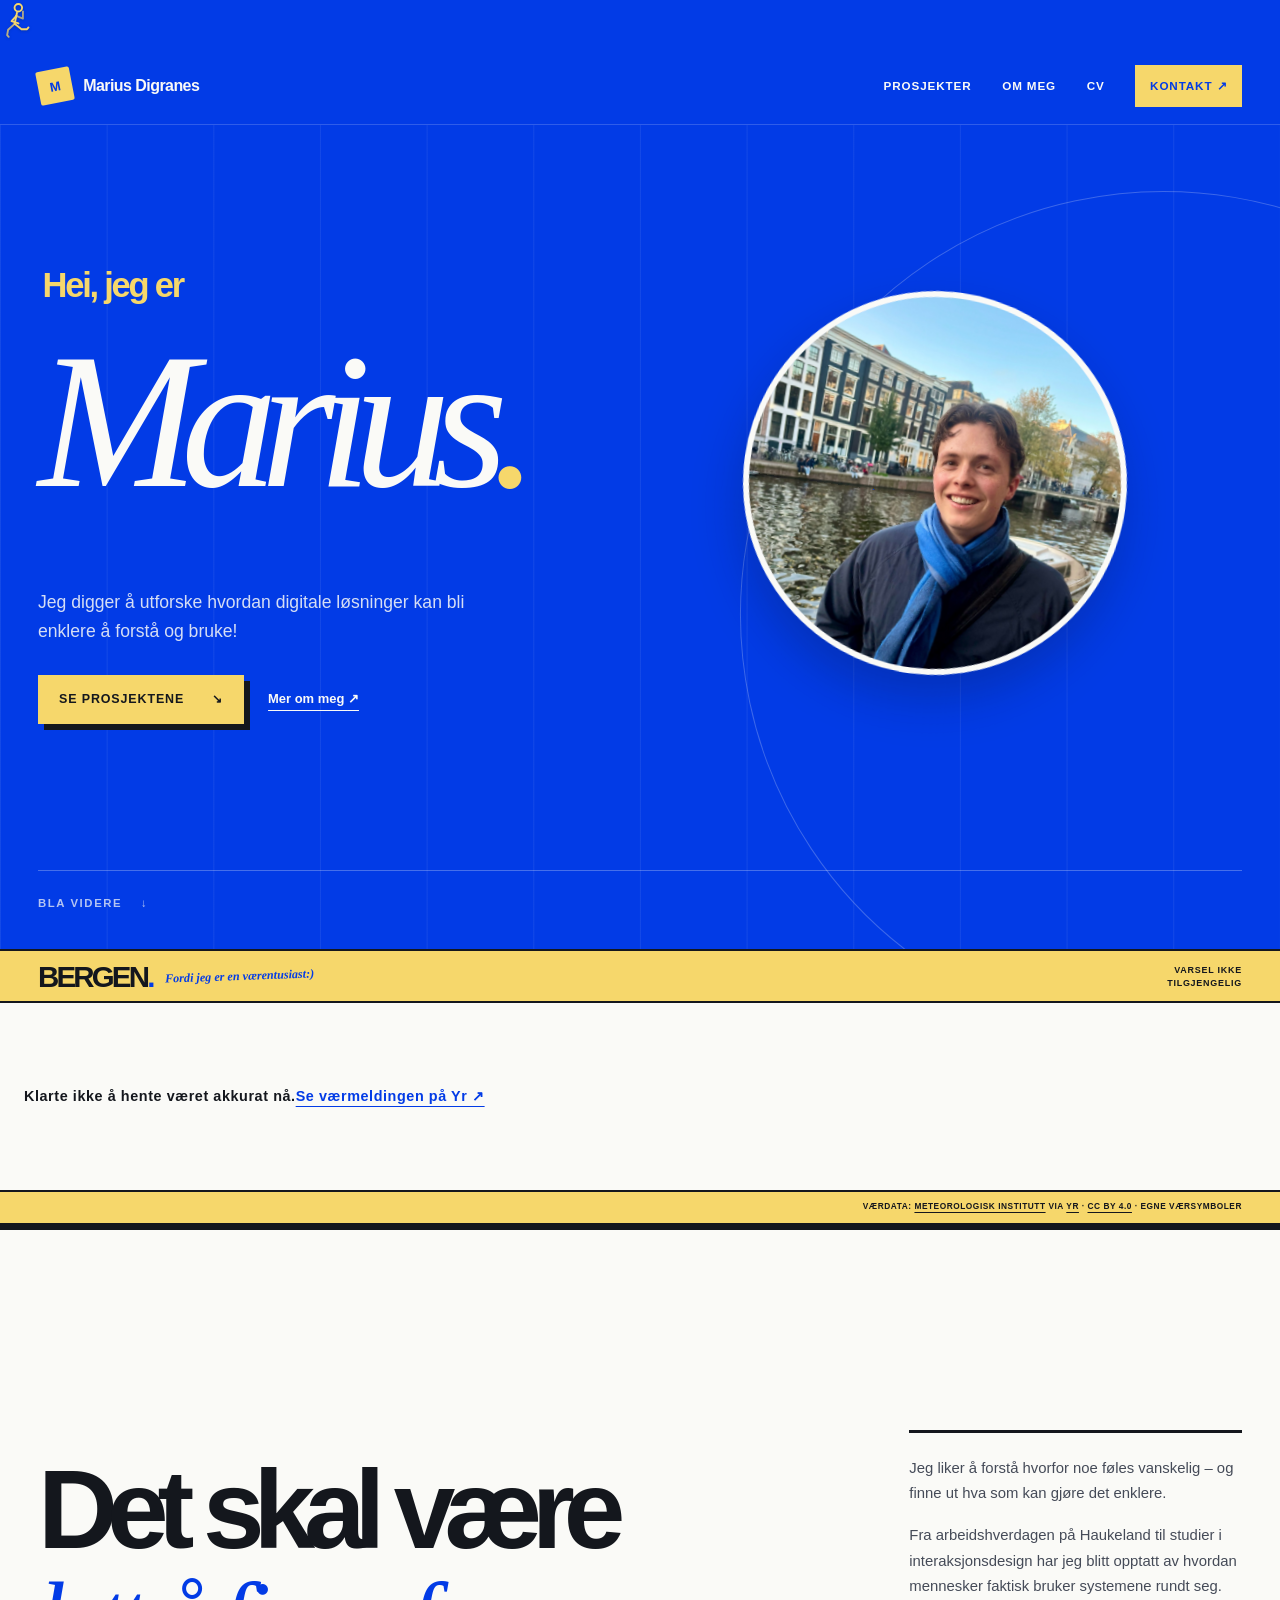
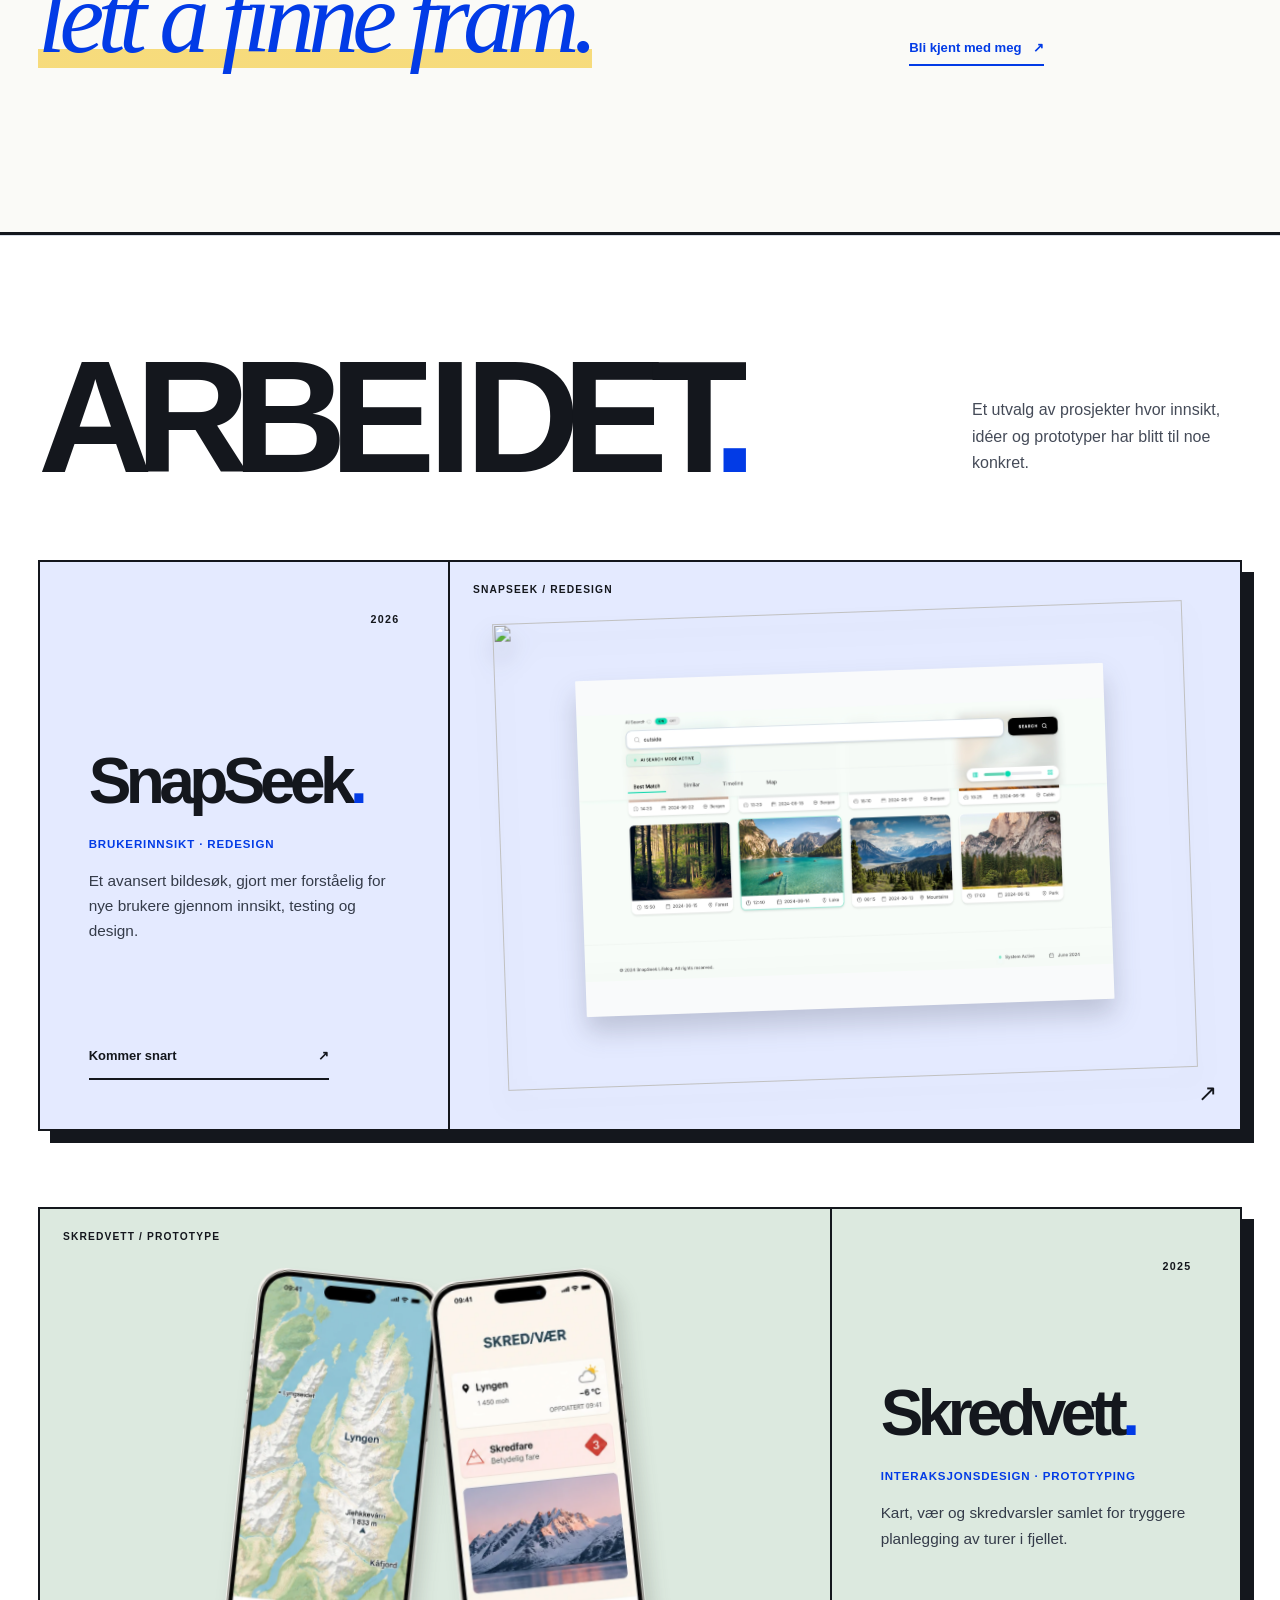
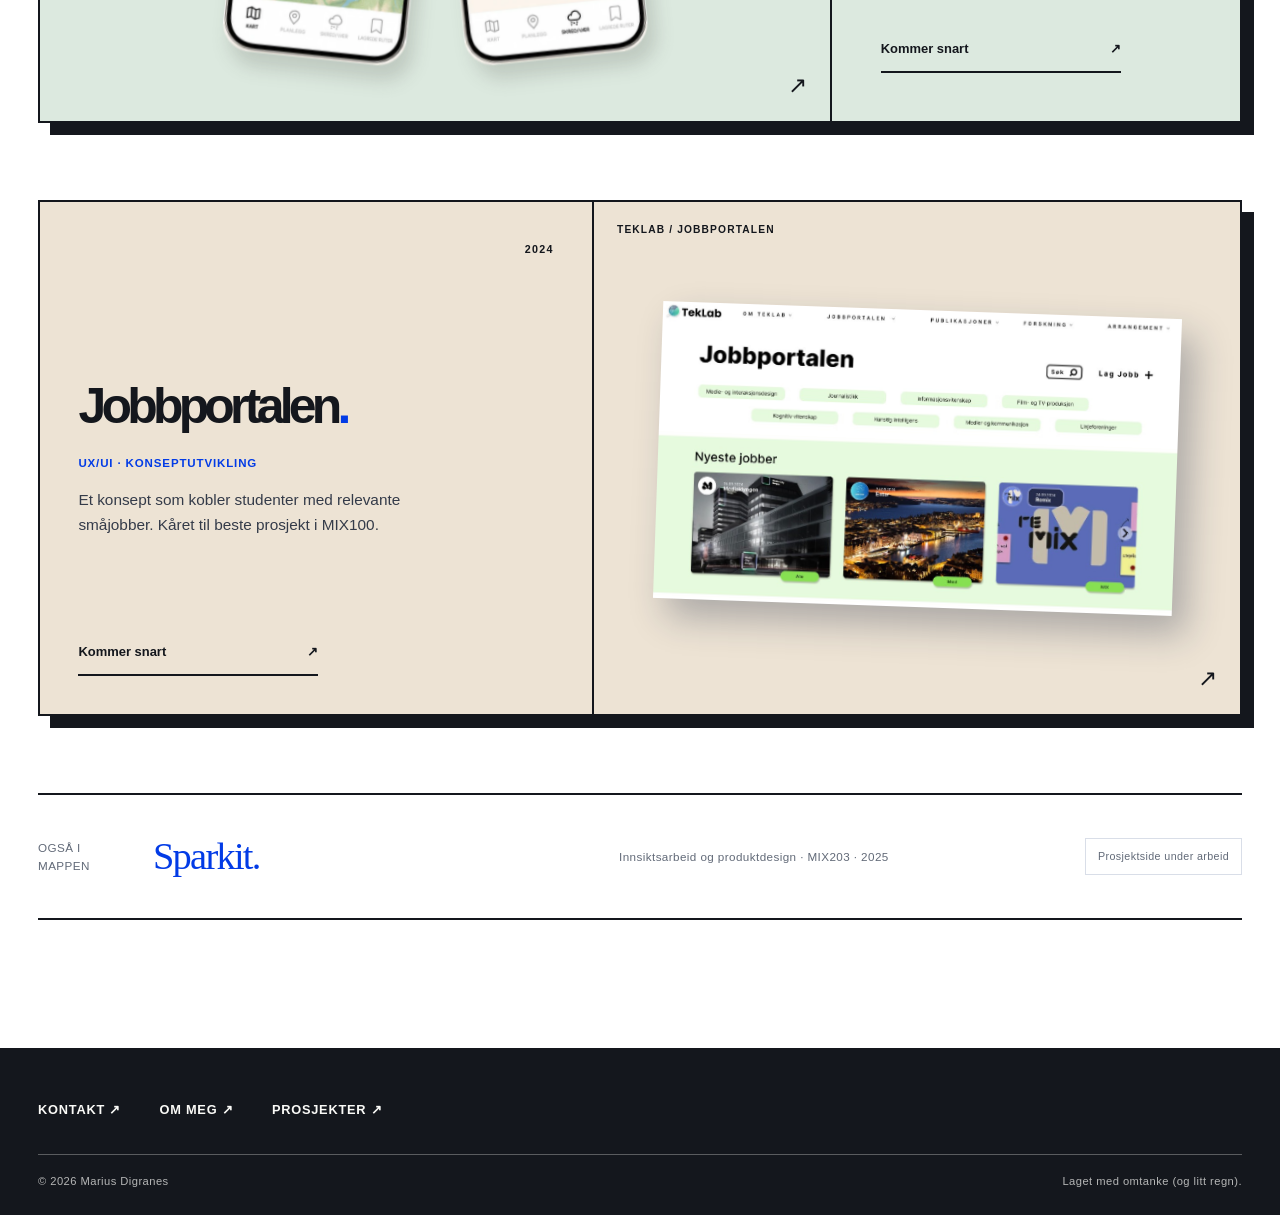
==== commit 94b86956: "Refresh fitted MacBook screen coordinates on portfolio" ====
--- a/index.html
+++ b/index.html
@@ -10,7 +10,7 @@
  <meta property="og:type" content="website">
  <title>Marius Digranes – UX & interaksjonsdesign</title>
  <link rel="stylesheet" href="styles.css?v=palette-03">
- <link rel="stylesheet" href="studio.css?v=portrait-07"><link rel="stylesheet" href="macbook-cards.css?v=mockuphone14-03">
+ <link rel="stylesheet" href="studio.css?v=portrait-07"><link rel="stylesheet" href="macbook-cards.css?v=screen-fit-04">
  <link rel="stylesheet" href="skredvett-card.css?v=symmetric-inward-05">
  <link rel="stylesheet" href="experimental-home.css?v=eye-photo-blend-01">
  <link rel="stylesheet" href="bergen-weather.css?v=bergen-header-06">
--- a/macbook-cards.css
+++ b/macbook-cards.css
@@ -1,146 +1,75 @@
-/* SnapSeek: the real redesign screenshot displayed inside a polished CSS laptop.
-   No generative modification of the interface or screen image. */
-.studio-project-media--snap .studio-macbook{
-  position:relative;
-  width:min(100%,790px);
-  margin:auto;
-  isolation:isolate;
-  transform:rotate(-2deg);
-  transform-origin:50% 65%;
-  filter:drop-shadow(0 17px 14px rgba(28,30,43,.23));
-  transition:transform .65s cubic-bezier(.16,1,.3,1), filter .65s;
+/* Official MockUPhone MacBook Pro 14" front frame.
+   The screen is the EXISTING unchanged SnapSeek redesign screenshot. */
+.studio-project-media--snap .studio-macbook--mockuphone {
+  position: relative;
+  width: min(100%, 900px);
+  margin: auto;
+  transform: rotate(-2deg);
+  transform-origin: center center;
+  transition: transform .65s cubic-bezier(.16,1,.3,1);
+  filter: drop-shadow(0 15px 13px rgba(34,39,59,.2));
 }
-.studio-project:hover .studio-project-media--snap .studio-macbook{
-  transform:rotate(0deg) scale(1.025);
-  filter:drop-shadow(0 22px 19px rgba(28,30,43,.28));
+.studio-project:hover .studio-project-media--snap .studio-macbook--mockuphone {
+  transform: rotate(0deg) scale(1.03);
 }
-/* Display enclosure — thin aluminum trim, deep black bezel, real camera */
-.studio-macbook-screen{
-  box-sizing:border-box;
-  position:relative;
-  z-index:3;
-  width:90%;
-  margin:0 auto;
-  padding:3.1% 2.25% 2.5%;
-  background:linear-gradient(130deg,#333942,#080a0d 22%,#121419 80%,#242933);
-  border:2px solid #9299a3;
-  border-bottom:4px solid #373b42;
-  border-radius:15px 15px 5px 5px;
-  box-shadow:inset 0 0 0 1px rgba(255,255,255,.23),
-    0 1px 0 rgba(255,255,255,.75),0 5px 8px rgba(0,0,0,.18);
+.studio-macbook--mockuphone .studio-macbook-device {
+  position: relative;
+  width: 100%;
+  aspect-ratio: 1000 / 676;
+  isolation: isolate;
 }
-.studio-macbook-screen:before{
-  content:"";
-  position:absolute;
-  left:50%;
-  top:1.05%;
-  transform:translateX(-50%);
-  width:5px;height:5px;
-  border-radius:50%;
-  background:radial-gradient(circle at 38% 34%,#496b88 0 14%,#122132 32%,#05080f 67%,#4b4d51 83%);
-  box-shadow:0 0 0 1px #20252b;
+.studio-macbook--mockuphone .studio-macbook-shell {
+  position: absolute;
+  z-index: 1;
+  display: block;
+  inset: 0;
+  width: 100%;
+  height: 100%;
+  object-fit: fill;
+  max-width: none;
+  max-height: none;
+  filter: none;
+  box-shadow: none;
+  transform: none !important;
 }
-.studio-project-media--snap .studio-macbook-screen>img{
-  display:block;
-  width:100%;
-  height:auto;
-  aspect-ratio:2047 / 1030;
-  object-fit:contain;
-  max-height:none;
-  border:1px solid rgba(200,206,216,.24);
-  border-radius:2px;
-  box-shadow:0 0 5px rgba(191,210,240,.16);
-  transform:none!important;
-  filter:none;
+/* Precise placement inside black screen opening of the supplied mockup asset.
+   Contain preserves the full 2047x1030 redesign without altering or cropping it. */
+.studio-macbook--mockuphone .studio-macbook-display {
+  position: absolute;
+  z-index: 2;
+  /* Frame is 1000×676; usable black screen runs about x=117..883, y=87..574.
+     Never extend into the silver keyboard/base at y≈604. */
+  left: 11.7%;
+  top: 12.9%;
+  width: 76.6%;
+  height: 72%;
+  overflow: hidden;
+  box-sizing: border-box;
+  border-radius: 1px;
+  background: #f9fafb;
+  display: grid;
+  place-items: center;
 }
-.studio-macbook-hinge{
-  position:relative;
-  z-index:2;
-  height:5px;
-  width:89%;
-  margin:-2px auto 0;
-  border-radius:0 0 5px 5px;
-  background:linear-gradient(to bottom,#08090c,#43464e 45%,#18191d);
+.studio-project-media--snap .studio-macbook--mockuphone .studio-macbook-display > img {
+  display: block;
+  width: 100%;
+  height: 100%;
+  max-width: none;
+  max-height: none;
+  object-fit: contain;
+  object-position: center center;
+  overflow: hidden;
+  filter: none;
+  box-shadow: none;
+  border: 0;
+  border-radius: 0;
+  transform: none !important;
 }
-/* Keyboard deck is visible as the laptop's lower half, not a thin silver line */
-.studio-macbook-deck{
-  position:relative;
-  z-index:1;
-  box-sizing:border-box;
-  width:100%;
-  height:clamp(84px,9.5vw,132px);
-  margin:-1px auto 0;
-  padding:7px 7% 8px;
-  background:linear-gradient(135deg,#f1f2f5 0%,#cfd2d8 20%,#aeb3bd 55%,#e1e3e8 86%,#9ca0a9 100%);
-  clip-path:polygon(5% 0,95% 0,100% 100%,0 100%);
-  box-shadow:inset 0 5px 8px rgba(50,57,71,.24);
+@media (max-width: 700px) {
+  .studio-project-media--snap .studio-macbook--mockuphone {
+    width: 100%;
+  }
 }
-.studio-macbook-keyboard{
-  box-sizing:border-box;
-  width:81%;
-  height:65%;
-  margin:0 auto;
-  padding:4px 5px 3px;
-  display:flex;
-  flex-direction:column;
-  gap:3px;
-  border:1px solid #888c96;
-  border-radius:4px 4px 8px 8px;
-  background:linear-gradient(120deg,#a3a7ae,#cbced4,#a6aab1);
-  box-shadow:inset 0 2px 4px rgba(0,0,0,.14),0 1px rgba(255,255,255,.5);
+@media (prefers-reduced-motion: reduce) {
+  .studio-project-media--snap .studio-macbook--mockuphone {transition: none;}
 }
-.studio-macbook-key-row{
-  display:flex;
-  gap:2px;
-  flex:1;
-  min-height:0;
-}
-.studio-macbook-key-row>i{
-  flex:1;
-  display:block;
-  min-width:0;
-  border-radius:2px;
-  background:linear-gradient(to bottom,#32343b 0%,#171920 62%,#111217 100%);
-  box-shadow:inset 0 1px 0 rgba(255,255,255,.18),0 1px 1px rgba(0,0,0,.4);
-}
-.studio-macbook-key-row>i.studio-macbook-space{flex:3.8;}
-.studio-macbook-trackpad{
-  box-sizing:border-box;
-  width:29%;
-  height:31%;
-  margin:5px auto 0;
-  border:1px solid rgba(99,105,116,.35);
-  border-top-color:rgba(81,89,100,.48);
-  border-radius:3px 3px 5px 5px;
-  background:linear-gradient(130deg,rgba(239,241,245,.24),rgba(190,197,209,.06));
-  box-shadow:inset 0 1px 2px rgba(37,44,54,.13),0 1px 0 rgba(255,255,255,.45);
-}
-.studio-macbook-front-edge{
-  position:relative;
-  z-index:2;
-  width:100%;
-  height:clamp(5px,.7vw,9px);
-  margin:-1px auto 0;
-  border-radius:2px 2px 35% 35% / 2px 2px 100% 100%;
-  background:linear-gradient(to bottom,#acb0b8,#f2f3f5 35%,#777d88 83%,#505661);
-  box-shadow:0 3px 5px rgba(42,48,61,.23);
-}
-.studio-macbook-front-edge>span{
-  display:block;
-  width:15%;
-  height:48%;
-  margin:0 auto;
-  border-radius:0 0 9px 9px;
-  background:linear-gradient(to bottom,#7c828c,#d7d9dd);
-}
-@media(max-width:700px){
-  .studio-project-media--snap .studio-macbook{width:100%;}
-  .studio-macbook-screen{border-width:1px;border-bottom-width:3px;border-radius:9px 9px 4px 4px;}
-  .studio-macbook-deck{height:clamp(58px,18vw,100px);padding:4px 7% 5px;}
-  .studio-macbook-keyboard{gap:2px;padding:2px 3px;}
-  .studio-macbook-key-row{gap:1px;}
-  .studio-macbook-trackpad{margin-top:3px;}
-}
-@media(prefers-reduced-motion:reduce){
- .studio-project-media--snap .studio-macbook{transition:none;}
-}
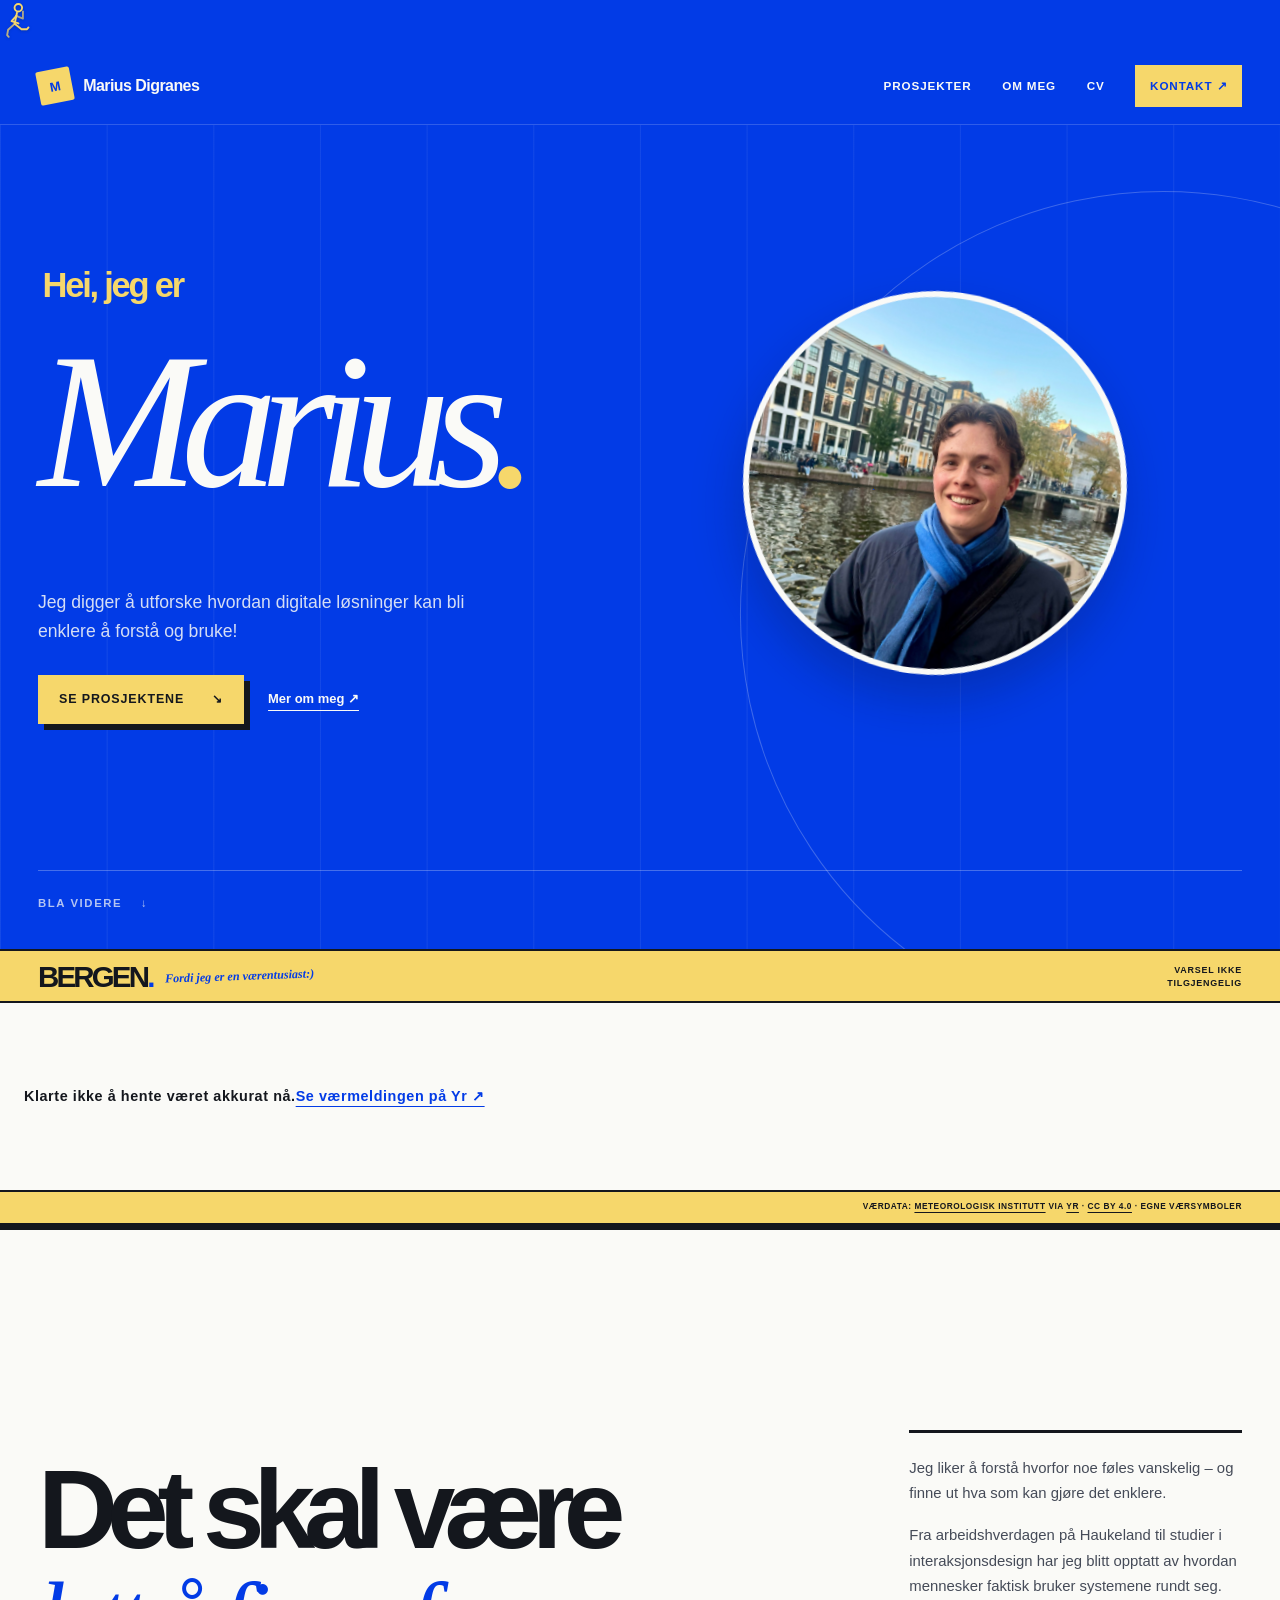
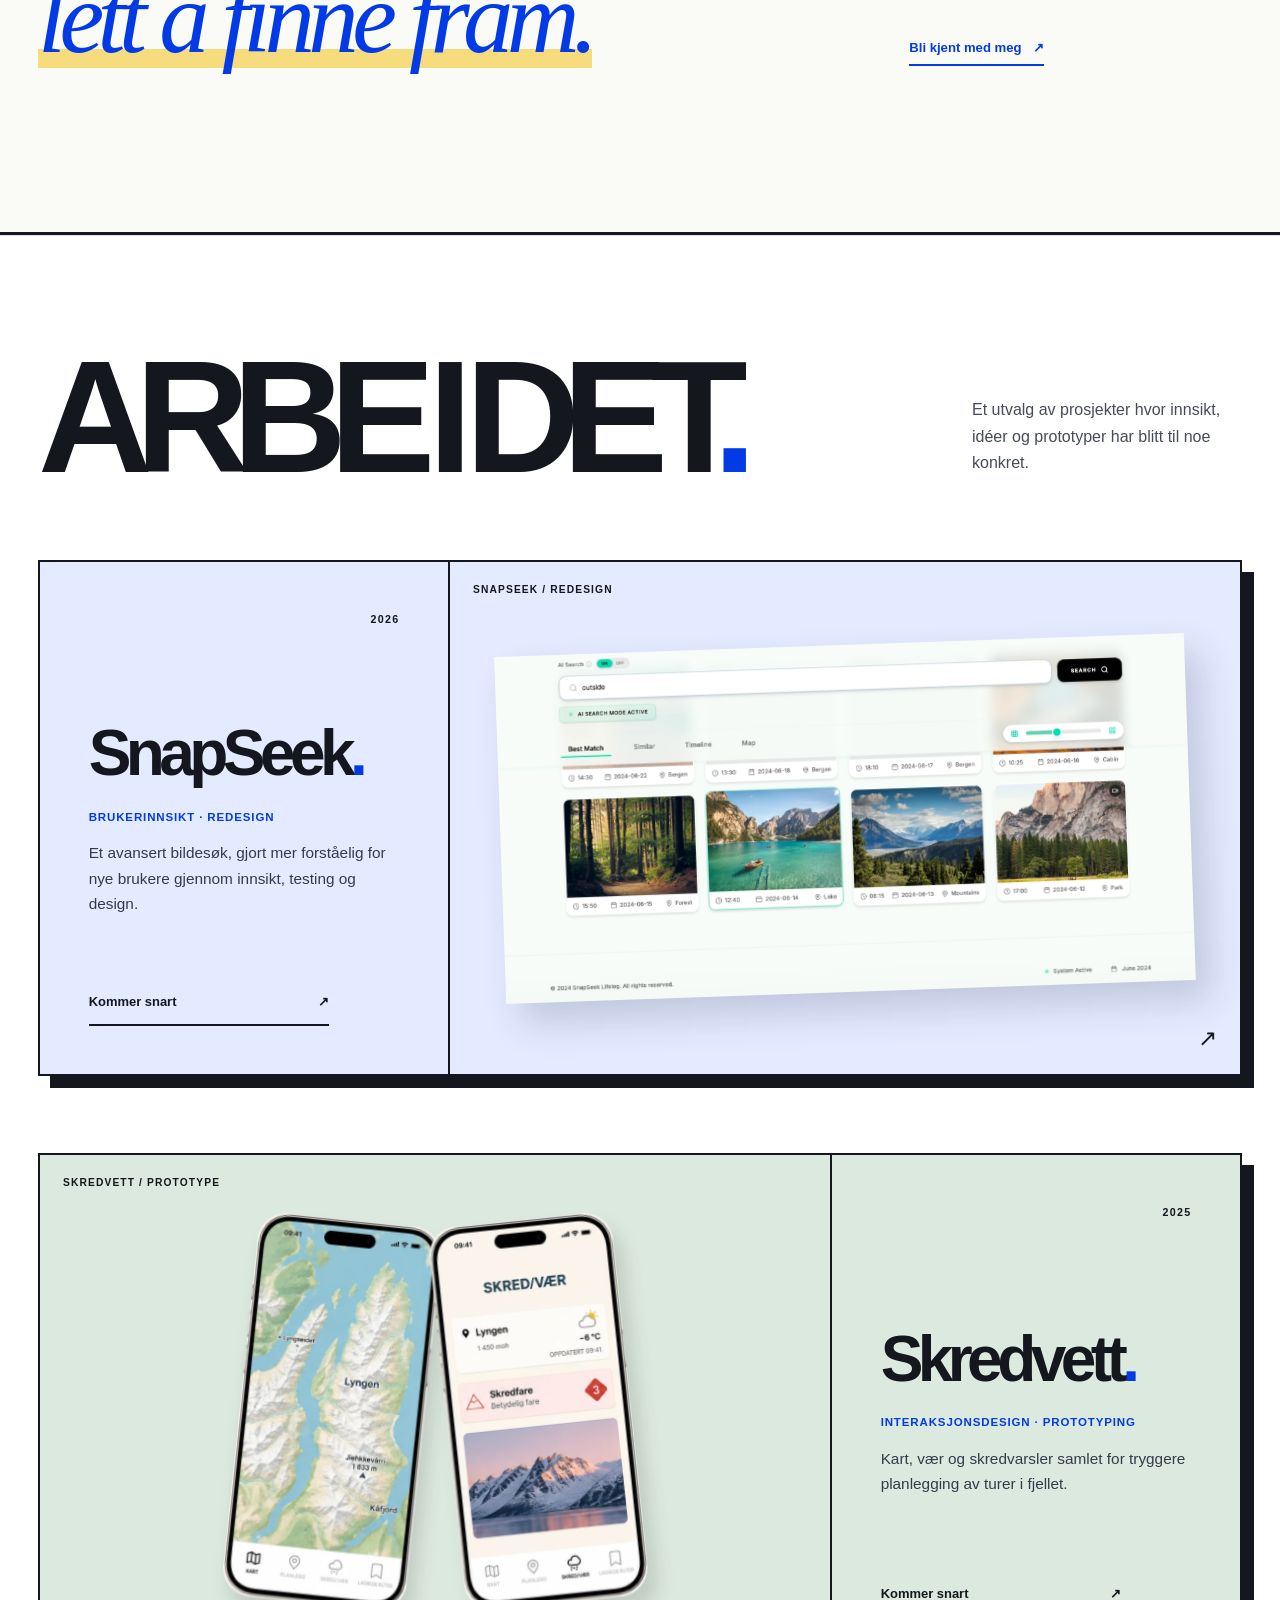
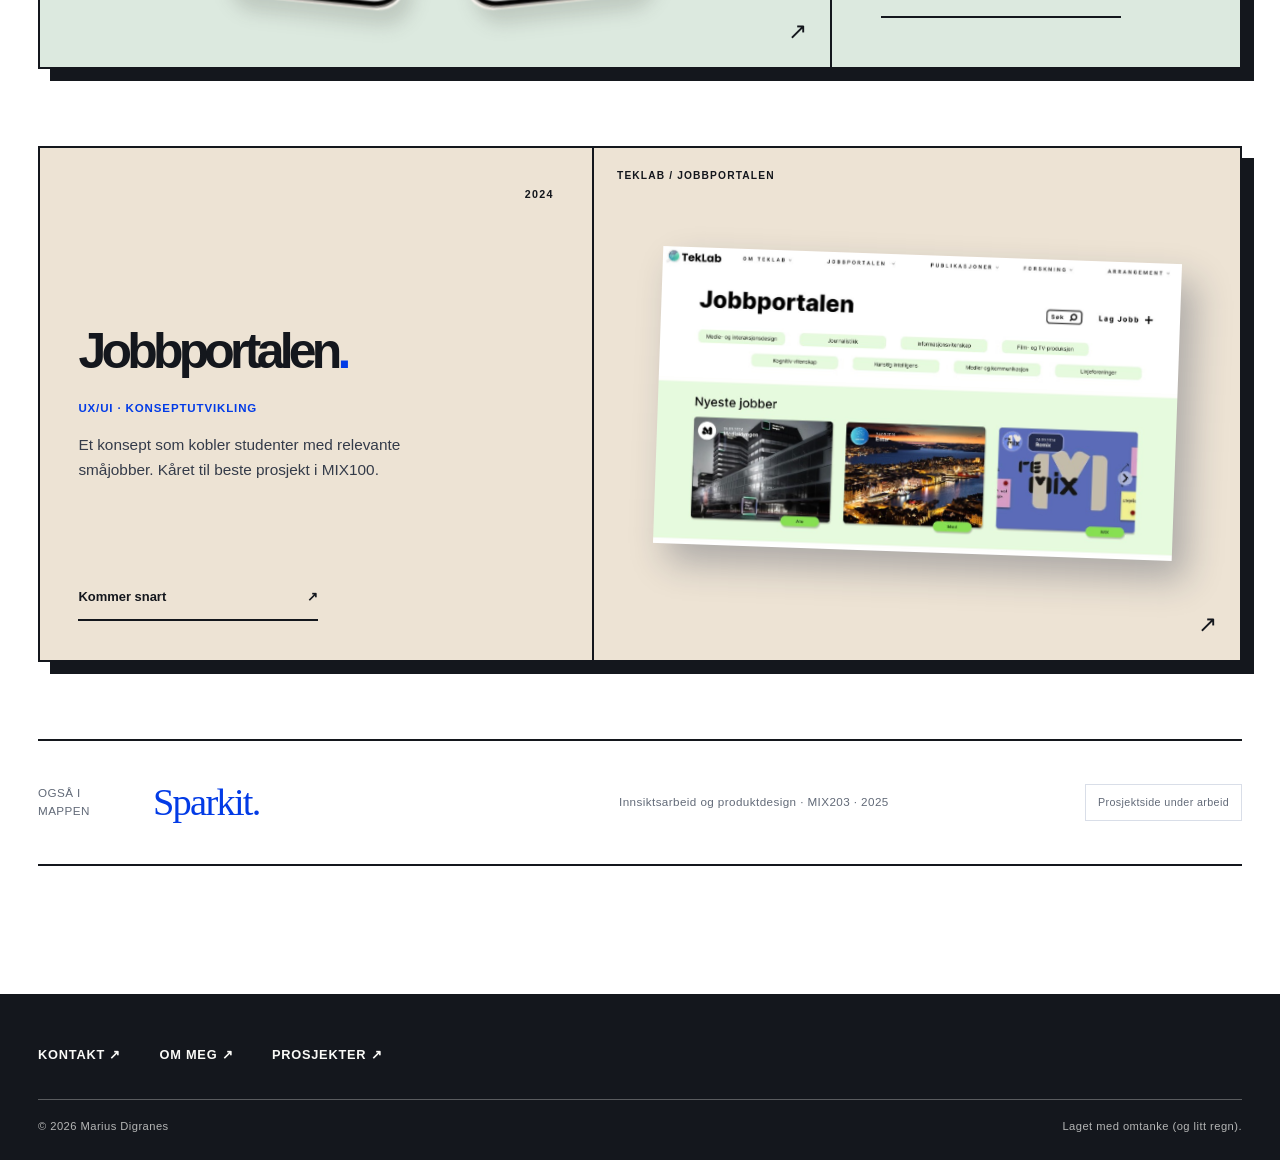
==== commit ac481766: "Restore original SnapSeek card image without laptop mockup" ====
--- a/index.html
+++ b/index.html
@@ -10,8 +10,7 @@
  <meta property="og:type" content="website">
  <title>Marius Digranes – UX & interaksjonsdesign</title>
  <link rel="stylesheet" href="styles.css?v=palette-03">
- <link rel="stylesheet" href="studio.css?v=portrait-07"><link rel="stylesheet" href="macbook-cards.css?v=screen-fit-04">
- <link rel="stylesheet" href="skredvett-card.css?v=symmetric-inward-05">
+ <link rel="stylesheet" href="studio.css?v=portrait-07"><link rel="stylesheet" href="skredvett-card.css?v=symmetric-inward-05">
  <link rel="stylesheet" href="experimental-home.css?v=eye-photo-blend-01">
  <link rel="stylesheet" href="bergen-weather.css?v=bergen-header-06">
  <link rel="stylesheet" href="project-gate.css?v=preview-code-01">
@@ -108,14 +107,7 @@
  </div>
  <div class="studio-project-media studio-project-media--snap">
          <span class="studio-media-note">SNAPSEEK / REDESIGN</span>
-         <div class="studio-macbook studio-macbook--mockuphone" role="img" aria-label="SnapSeek-redesignet vist i MacBook Pro 14-tommers mockup fra MockUPhone">
-           <div class="studio-macbook-device">
-             <div class="studio-macbook-display">
-               <img src="assets/snapseek-resultater-ny.webp" width="2047" height="1030" loading="lazy" decoding="async" alt="">
-             </div>
-             <img class="studio-macbook-shell" src="https://mockuphone.com/images/devices_picture/apple-macbookpro14-front.png" width="1000" height="676" loading="lazy" decoding="async" alt="" aria-hidden="true">
-           </div>
-         </div>
+         <img src="assets/snapseek-resultater-ny.webp" width="2047" height="1030" loading="lazy" decoding="async" alt="SnapSeek-prototypen med AI-søk og bilderesultater">
          <span class="studio-media-corner" aria-hidden="true">↗</span>
        </div>
 </a>
